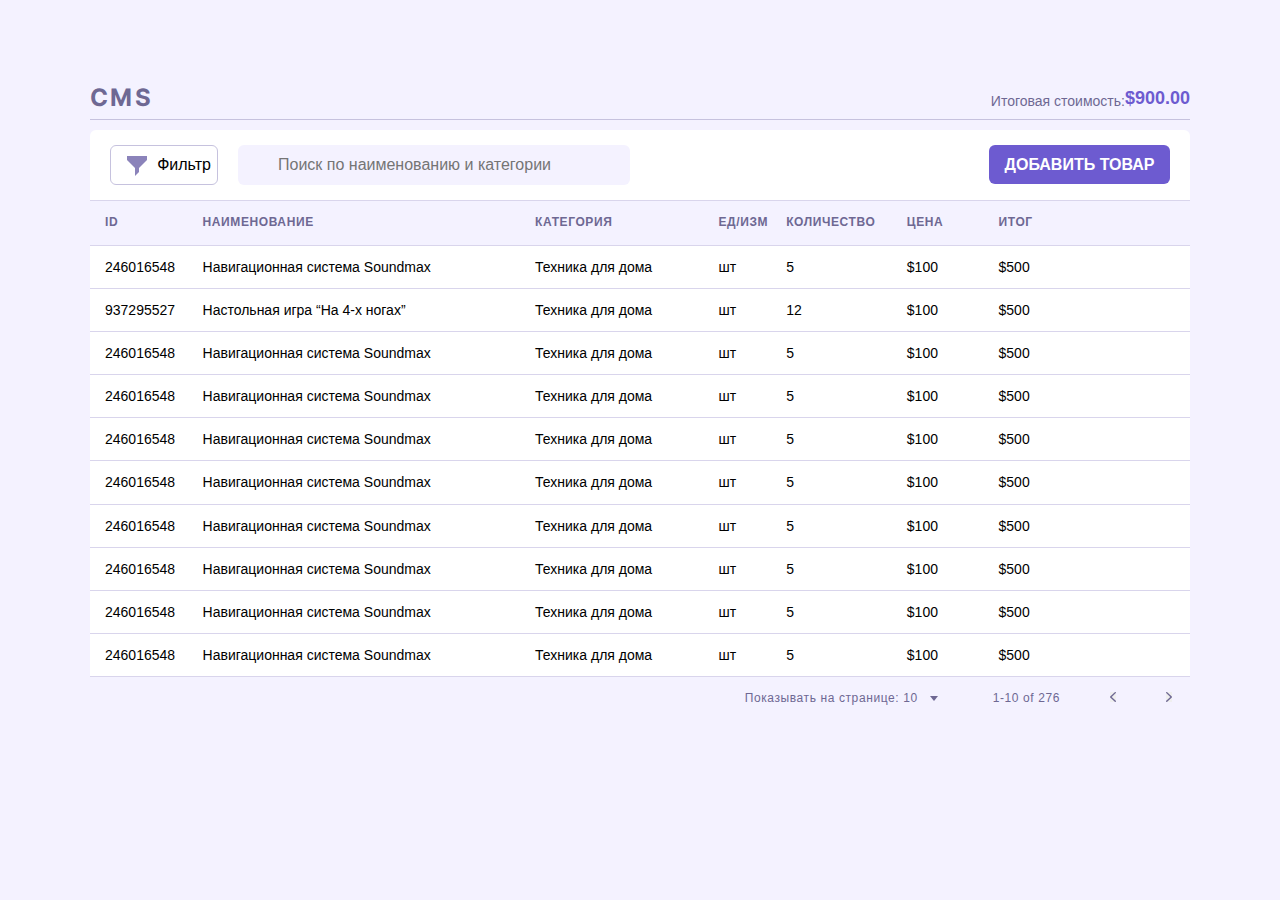
==== table.html @ a65a22db "22.11.2023_00.14" ====
<!DOCTYPE html>
<html lang="ru">
<head>
	<link rel="shortcut icon" href="/img/favicon/NicePng_lul-emote-png_1455614.png" type="image/png">
  <title>CMS</title>
  <link rel="stylesheet" href="/css/index.css">
</head>
<body>
	<main class="main">
		<div class="container-table">
			<section class="header-table">
				<h1 class="header-table-h1">CMS</h1>
				<div class="header-table-price">
					<p class="header-table-price-cost">Итоговая стоимость: </p>
					<div class="header-table-price-total-cost-div">
						<p class="yheader-table-price-total-cost-calculation"> $900.00</p>
					</div>
				</div>
				<div class="header-table-line"></div>
			</section>
		</div>
		<div class="table-upper">
			<div class="table-upper-header">
				<div class="table-upper-header-div">
					<button class="table-upper-header-button">
						<span class="table-upper-header-button-span">Фильтр</span>
					</button>
					<input type="search" class="table-upper-header-input-search" placeholder="Поиск по наименованию и категории">
				</div>
				<button class="table-upper-button-add">Добавить товар</button>
			</div>
			<div class="container-table">
			<table class="table">
				<thead class=table-thead">
					<tr class="table-thead-tr-head">
						<th scope="col" class="table-thead-tr-head-headline headline-1">ID</th>
						<th scope="col" class="table-thead-tr-head-headline headline-2">Наименование</th>
						<th scope="col" class="table-thead-tr-head-headline headline-3">Категория</th>
						<th scope="col" class="table-thead-tr-head-headline headline-4">ед/изм</th>
						<th scope="col" class="table-thead-tr-head-headline headline-5">количество</th>
						<th scope="col" class="table-thead-tr-head-headline headline-6">цена</th>
						<th scope="col" class="table-thead-tr-head-headline headline-7">ИТОГ</th>
						<th scope="col" class="table-thead-tr-head-headline headline-8"><span class="headline-8-span">icon</span></th>
					</tr>
				</thead>
				<tbody class="table-tbody">
					<tr class="table-tbody-tr tr1">
						<td class="table-tbody-tr-td-1 td">246016548</td>
						<td class="table-tbody-tr-td-1 td">Навигационная система Soundmax</td>
						<td class="table-tbody-tr-td-1 td">Техника для дома</td>
						<td class="table-tbody-tr-td-1 td">шт</td>
						<td class="table-tbody-tr-td-1 td">5</td>
						<td class="table-tbody-tr-td-1 td">$100</td>
						<td class="table-tbody-tr-td-1 td">$500</td>
						<td class="table-tbody-tr-td-1 td"></td>
					</tr>
					<tr class="table-tbody-tr tr2">
						<td class="table-tbody-tr-td-2 td">937295527</td>
						<td class="table-tbody-tr-td-2 td">Настольная игра “На 4-х ногах”</td>
						<td class="table-tbody-tr-td-2 td">Техника для дома</td>
						<td class="table-tbody-tr-td-2 td">шт</td>
						<td class="table-tbody-tr-td-2 td">12</td>
						<td class="table-tbody-tr-td-2 td">$100</td>
						<td class="table-tbody-tr-td-2 td">$500</td>
						<td class="table-tbody-tr-td-2 td"></td>
					</tr>
					<tr class="table-tbody-tr tr3">
						<td class="table-tbody-tr-td-3 td">246016548</td>
						<td class="table-tbody-tr-td-3 td">Навигационная система Soundmax</td>
						<td class="table-tbody-tr-td-3 td">Техника для дома</td>
						<td class="table-tbody-tr-td-3 td">шт</td>
						<td class="table-tbody-tr-td-3 td">5</td>
						<td class="table-tbody-tr-td-3 td">$100</td>
						<td class="table-tbody-tr-td-3 td">$500</td>
						<td class="table-tbody-tr-td-3 td"></td>
					</tr>
					<tr class="table-tbody-tr tr4">
						<td class="table-tbody-tr-td-4 td">246016548</td>
						<td class="table-tbody-tr-td-4 td">Навигационная система Soundmax</td>
						<td class="table-tbody-tr-td-4 td">Техника для дома</td>
						<td class="table-tbody-tr-td-4 td">шт</td>
						<td class="table-tbody-tr-td-4 td">5</td>
						<td class="table-tbody-tr-td-4 td">$100</td>
						<td class="table-tbody-tr-td-4 td">$500</td>
						<td class="table-tbody-tr-td-4 td"></td>
					</tr>
					<tr class="table-tbody-tr tr5">
						<td class="table-tbody-tr-td-5 td">246016548</td>
						<td class="table-tbody-tr-td-5 td">Навигационная система Soundmax</td>
						<td class="table-tbody-tr-td-5 td">Техника для дома</td>
						<td class="table-tbody-tr-td-5 td">шт</td>
						<td class="table-tbody-tr-td-5 td">5</td>
						<td class="table-tbody-tr-td-5 td">$100</td>
						<td class="table-tbody-tr-td-5 td">$500</td>
						<td class="table-tbody-tr-td-5 td"></td>
					</tr>
					<tr class="table-tbody-tr tr6">
						<td class="table-tbody-tr-td-6 td">246016548</td>
						<td class="table-tbody-tr-td-6 td">Навигационная система Soundmax</td>
						<td class="table-tbody-tr-td-6 td">Техника для дома</td>
						<td class="table-tbody-tr-td-6 td">шт</td>
						<td class="table-tbody-tr-td-6 td">5</td>
						<td class="table-tbody-tr-td-6 td">$100</td>
						<td class="table-tbody-tr-td-6 td">$500</td>
						<td class="table-tbody-tr-td-6 td"></td>
					</tr>
					<tr class="table-tbody-tr tr7">
						<td class="table-tbody-tr-td-7 td">246016548</td>
						<td class="table-tbody-tr-td-7 td">Навигационная система Soundmax</td>
						<td class="table-tbody-tr-td-7 td">Техника для дома</td>
						<td class="table-tbody-tr-td-7 td">шт</td>
						<td class="table-tbody-tr-td-7 td">5</td>
						<td class="table-tbody-tr-td-7 td">$100</td>
						<td class="table-tbody-tr-td-7 td">$500</td>
						<td class="table-tbody-tr-td-7 td"></td>
					</tr>
					<tr class="table-tbody-tr tr8">
						<td class="table-tbody-tr-td-8 td">246016548</td>
						<td class="table-tbody-tr-td-8 td">Навигационная система Soundmax</td>
						<td class="table-tbody-tr-td-8 td">Техника для дома</td>
						<td class="table-tbody-tr-td-8 td">шт</td>
						<td class="table-tbody-tr-td-8 td">5</td>
						<td class="table-tbody-tr-td-8 td">$100</td>
						<td class="table-tbody-tr-td-8 td">$500</td>
						<td class="table-tbody-tr-td-8 td"></td>
					</tr>
					<tr class="table-tbody-tr tr9">
						<td class="table-tbody-tr-td-9 td">246016548</td>
						<td class="table-tbody-tr-td-9 td">Навигационная система Soundmax</td>
						<td class="table-tbody-tr-td-9 td">Техника для дома</td>
						<td class="table-tbody-tr-td-9 td">шт</td>
						<td class="table-tbody-tr-td-9 td">5</td>
						<td class="table-tbody-tr-td-9 td">$100</td>
						<td class="table-tbody-tr-td-9 td">$500</td>
						<td class="table-tbody-tr-td-9 td"></td>
					</tr>
					<tr class="table-tbody-tr tr10">
						<td class="table-tbody-tr-td-10 td">246016548</td>
						<td class="table-tbody-tr-td-10 td">Навигационная система Soundmax</td>
						<td class="table-tbody-tr-td-10 td">Техника для дома</td>
						<td class="table-tbody-tr-td-10 td">шт</td>
						<td class="table-tbody-tr-td-10 td">5</td>
						<td class="table-tbody-tr-td-10 td">$100</td>
						<td class="table-tbody-tr-td-10 td">$500</td>
						<td class="table-tbody-tr-td-10 td"></td>
					</tr>
				</tbody>	
			</table>
		</div>
		<div class="table-footer">
			<div class="table-footer-elements">
				<p class="table-footer-elements-text">Показывать на странице: 10<span class="table-footer-elements-text-span"></span></p>
			</div>
			<div class="table-footer-pages">
				<p class="table-footer-pages-text">1-10 of 276</p>
			</div>
			<div class="table-footer-pages">
				<button class="table-footer-pages-previously"></button>
				<button class="table-footer-pages-next"></button>
			</div>
		</div>
	</main>
</body>
</html>
---- css/index.css ----
@import url("/css/global_new.css");
@import url("/css/main.css");
@import url("/css/fonts.css");
@import url("/css/var.css");
@import url("/css/table.css");
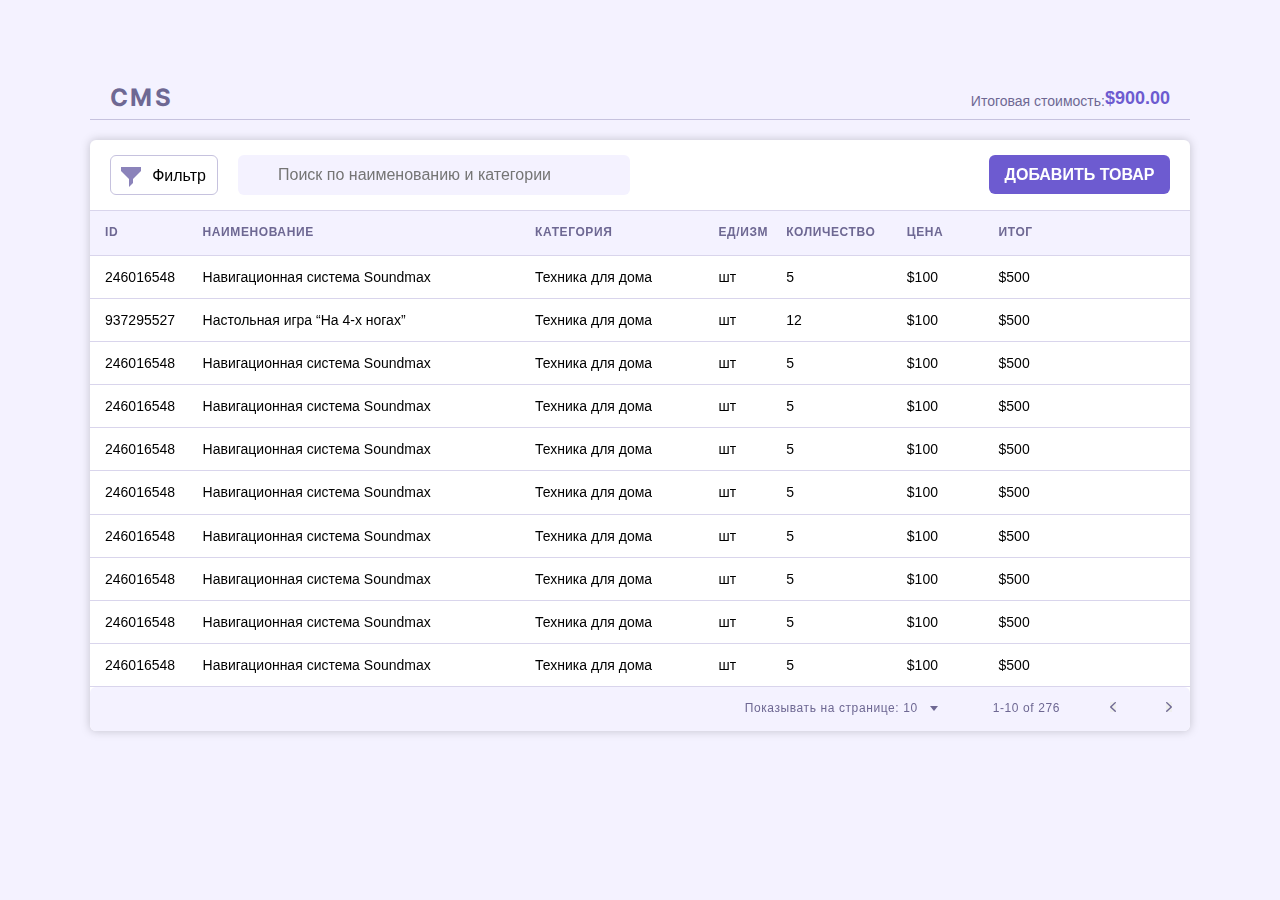
==== commit 2ed381b5: "23.11.2023_00.16" ====
--- a/table.html
+++ b/table.html
@@ -22,10 +22,12 @@
 		<div class="table-upper">
 			<div class="table-upper-header">
 				<div class="table-upper-header-div">
-					<button class="table-upper-header-button">
-						<span class="table-upper-header-button-span">Фильтр</span>
+					<button class="table-upper-header-button">Фильтр
+						<span class="table-upper-header-button-span"></span>
 					</button>
-					<input type="search" class="table-upper-header-input-search" placeholder="Поиск по наименованию и категории">
+          <div class="table-upper-header-input-div">
+            <input type="search" class="table-upper-header-input-div-search" placeholder="Поиск по наименованию и категории">
+          </div>
 				</div>
 				<button class="table-upper-button-add">Добавить товар</button>
 			</div>
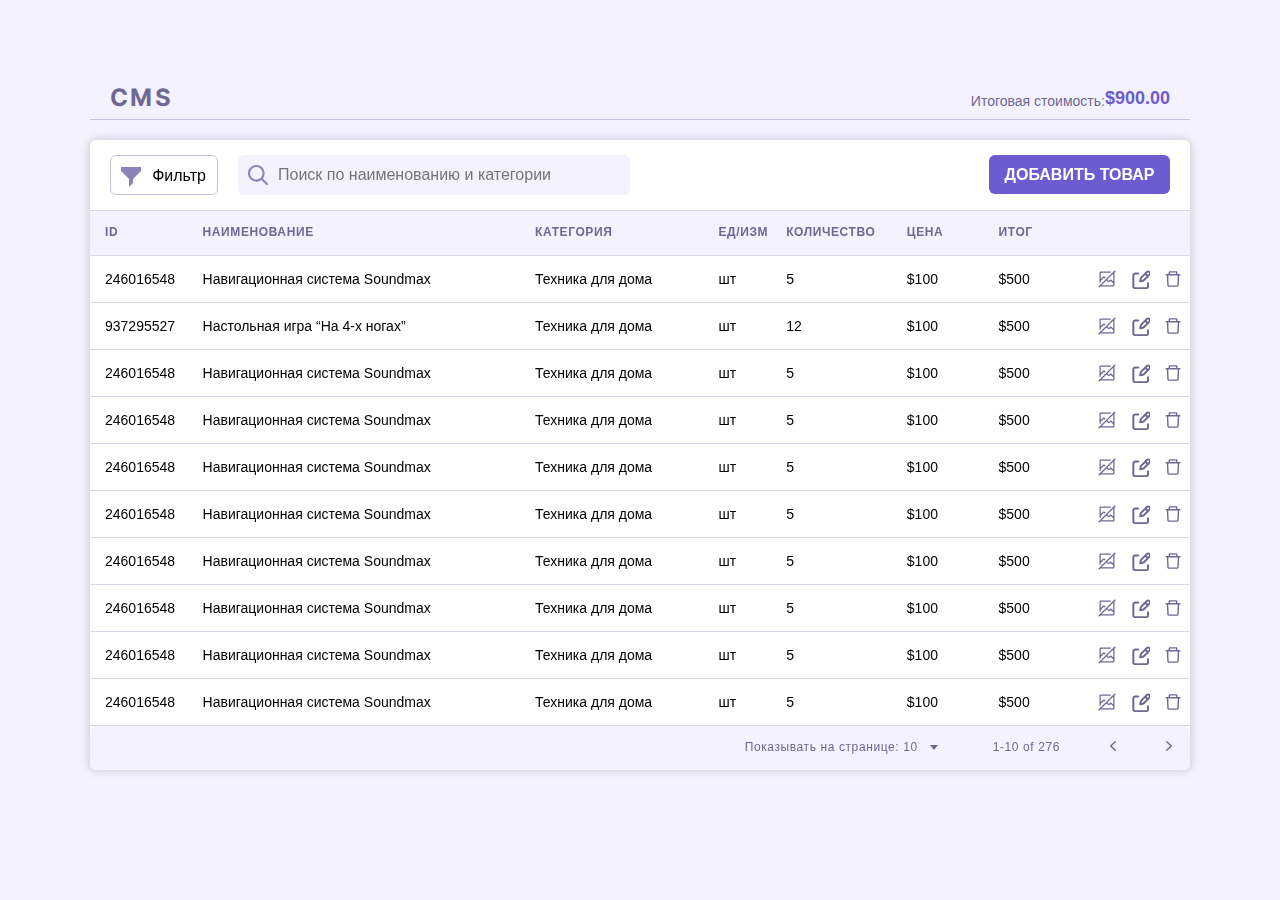
==== commit 5039dc92: "23.11.2023_23.10" ====
--- a/table.html
+++ b/table.html
@@ -42,7 +42,7 @@
 						<th scope="col" class="table-thead-tr-head-headline headline-5">количество</th>
 						<th scope="col" class="table-thead-tr-head-headline headline-6">цена</th>
 						<th scope="col" class="table-thead-tr-head-headline headline-7">ИТОГ</th>
-						<th scope="col" class="table-thead-tr-head-headline headline-8"><span class="headline-8-span">icon</span></th>
+						<th scope="col" class="table-thead-tr-head-headline headline-8"></th>
 					</tr>
 				</thead>
 				<tbody class="table-tbody">
@@ -54,7 +54,32 @@
 						<td class="table-tbody-tr-td-1 td">5</td>
 						<td class="table-tbody-tr-td-1 td">$100</td>
 						<td class="table-tbody-tr-td-1 td">$500</td>
-						<td class="table-tbody-tr-td-1 td"></td>
+						<td class="table-tbody-tr-td-1 td td-ico">
+              <button class="table-tbody-tr-td-1-button-1 button-1">
+                <svg class="button-1-svg" width="20" height="20" viewBox="0 0 20 20" fill="none" xmlns="http://www.w3.org/2000/svg">
+                <path d="M18.75 2.13375L17.8663 1.25L1.25 17.8663L2.13375 18.75L3.38375 17.5H16.25C16.5814 17.4995 16.899 17.3676 17.1333 17.1333C17.3676 16.899 17.4995 16.5814 17.5 16.25V3.38375L18.75 2.13375ZM16.25 16.25H4.63375L9.50437 11.3794L10.9913 12.8663C11.2257 13.1006 11.5435 13.2322 11.875 13.2322C12.2065 13.2322 12.5243 13.1006 12.7587 12.8663L13.75 11.875L16.25 14.3731V16.25ZM16.25 12.605L14.6337 10.9888C14.3993 10.7544 14.0815 10.6228 13.75 10.6228C13.4185 10.6228 13.1007 10.7544 12.8663 10.9888L11.875 11.98L10.3894 10.4944L16.25 4.63375V12.605Z" fill="#6E6893"/>
+                <path d="M3.75 13.75V11.875L6.875 8.75187L7.73313 9.61062L8.61812 8.72563L7.75875 7.86625C7.52434 7.63191 7.20646 7.50027 6.875 7.50027C6.54354 7.50027 6.22566 7.63191 5.99125 7.86625L3.75 10.1075V3.75H13.75V2.5H3.75C3.41858 2.50033 3.10083 2.63213 2.86648 2.86648C2.63213 3.10083 2.50033 3.41858 2.5 3.75V13.75H3.75Z" fill="#6E6893"/>
+                </svg>
+                </button>
+              <button class="table-tbody-tr-td-1-button-2 button-2">
+                <svg width="20" height="20" viewBox="0 0 20 20" fill="none" xmlns="http://www.w3.org/2000/svg">
+                <g clip-path="url(#clip0_218_14)">
+                <path d="M15.5629 4.86078L17.6394 6.93629L15.5629 4.86078ZM16.8982 3.03233L11.2834 8.64709C10.9933 8.9368 10.7955 9.3059 10.7148 9.70789L10.1962 12.304L12.7923 11.7844C13.1942 11.704 13.5629 11.5069 13.8531 11.2167L19.4678 5.60196C19.6366 5.43324 19.7704 5.23293 19.8617 5.01248C19.953 4.79203 20 4.55576 20 4.31714C20 4.07853 19.953 3.84225 19.8617 3.6218C19.7704 3.40136 19.6366 3.20105 19.4678 3.03233C19.2991 2.8636 19.0988 2.72976 18.8784 2.63845C18.6579 2.54714 18.4216 2.50014 18.183 2.50014C17.9444 2.50014 17.7081 2.54714 17.4877 2.63845C17.2672 2.72976 17.0669 2.8636 16.8982 3.03233V3.03233Z" stroke="#6E6893" stroke-width="2" stroke-linecap="round" stroke-linejoin="round"/>
+                <path d="M18.0394 14.2648V17.206C18.0394 17.726 17.8328 18.2248 17.4651 18.5925C17.0973 18.9602 16.5986 19.1668 16.0786 19.1668H5.29415C4.77411 19.1668 4.27537 18.9602 3.90765 18.5925C3.53993 18.2248 3.33334 17.726 3.33334 17.206V6.42157C3.33334 5.90154 3.53993 5.4028 3.90765 5.03508C4.27537 4.66735 4.77411 4.46077 5.29415 4.46077H8.23535" stroke="#6E6893" stroke-width="2" stroke-linecap="round" stroke-linejoin="round"/>
+                </g>
+                <defs>
+                <clipPath id="clip0_218_14">
+                <rect width="20" height="20" fill="white"/>
+                </clipPath>
+                </defs>
+                </svg>
+                </button>
+              <button class="table-tbody-tr-td-1-button-3 button-3">
+                <svg width="20" height="20" viewBox="0 0 20 20" fill="none" xmlns="http://www.w3.org/2000/svg">
+                <path d="M7.03125 3.59375H6.875C6.96094 3.59375 7.03125 3.52344 7.03125 3.4375V3.59375H12.9688V3.4375C12.9688 3.52344 13.0391 3.59375 13.125 3.59375H12.9688V5H14.375V3.4375C14.375 2.74805 13.8145 2.1875 13.125 2.1875H6.875C6.18555 2.1875 5.625 2.74805 5.625 3.4375V5H7.03125V3.59375ZM16.875 5H3.125C2.7793 5 2.5 5.2793 2.5 5.625V6.25C2.5 6.33594 2.57031 6.40625 2.65625 6.40625H3.83594L4.31836 16.6211C4.34961 17.2871 4.90039 17.8125 5.56641 17.8125H14.4336C15.1016 17.8125 15.6504 17.2891 15.6816 16.6211L16.1641 6.40625H17.3438C17.4297 6.40625 17.5 6.33594 17.5 6.25V5.625C17.5 5.2793 17.2207 5 16.875 5ZM14.2832 16.4062H5.7168L5.24414 6.40625H14.7559L14.2832 16.4062Z" fill="#6E6893"/>
+                </svg>
+                </button>
+            </td>
 					</tr>
 					<tr class="table-tbody-tr tr2">
 						<td class="table-tbody-tr-td-2 td">937295527</td>
@@ -64,7 +89,32 @@
 						<td class="table-tbody-tr-td-2 td">12</td>
 						<td class="table-tbody-tr-td-2 td">$100</td>
 						<td class="table-tbody-tr-td-2 td">$500</td>
-						<td class="table-tbody-tr-td-2 td"></td>
+						<td class="table-tbody-tr-td-2 td td-ico">
+              <button class="table-tbody-tr-td-2-button-1 button-1">
+                <svg class="button-1-svg" width="20" height="20" viewBox="0 0 20 20" fill="none" xmlns="http://www.w3.org/2000/svg">
+                  <path d="M18.75 2.13375L17.8663 1.25L1.25 17.8663L2.13375 18.75L3.38375 17.5H16.25C16.5814 17.4995 16.899 17.3676 17.1333 17.1333C17.3676 16.899 17.4995 16.5814 17.5 16.25V3.38375L18.75 2.13375ZM16.25 16.25H4.63375L9.50437 11.3794L10.9913 12.8663C11.2257 13.1006 11.5435 13.2322 11.875 13.2322C12.2065 13.2322 12.5243 13.1006 12.7587 12.8663L13.75 11.875L16.25 14.3731V16.25ZM16.25 12.605L14.6337 10.9888C14.3993 10.7544 14.0815 10.6228 13.75 10.6228C13.4185 10.6228 13.1007 10.7544 12.8663 10.9888L11.875 11.98L10.3894 10.4944L16.25 4.63375V12.605Z" fill="#6E6893"/>
+                  <path d="M3.75 13.75V11.875L6.875 8.75187L7.73313 9.61062L8.61812 8.72563L7.75875 7.86625C7.52434 7.63191 7.20646 7.50027 6.875 7.50027C6.54354 7.50027 6.22566 7.63191 5.99125 7.86625L3.75 10.1075V3.75H13.75V2.5H3.75C3.41858 2.50033 3.10083 2.63213 2.86648 2.86648C2.63213 3.10083 2.50033 3.41858 2.5 3.75V13.75H3.75Z" fill="#6E6893"/>
+                  </svg>
+              </button>
+              <button class="table-tbody-tr-td-2-button-2 button-2">
+                <svg width="20" height="20" viewBox="0 0 20 20" fill="none" xmlns="http://www.w3.org/2000/svg">
+                  <g clip-path="url(#clip0_218_14)">
+                  <path d="M15.5629 4.86078L17.6394 6.93629L15.5629 4.86078ZM16.8982 3.03233L11.2834 8.64709C10.9933 8.9368 10.7955 9.3059 10.7148 9.70789L10.1962 12.304L12.7923 11.7844C13.1942 11.704 13.5629 11.5069 13.8531 11.2167L19.4678 5.60196C19.6366 5.43324 19.7704 5.23293 19.8617 5.01248C19.953 4.79203 20 4.55576 20 4.31714C20 4.07853 19.953 3.84225 19.8617 3.6218C19.7704 3.40136 19.6366 3.20105 19.4678 3.03233C19.2991 2.8636 19.0988 2.72976 18.8784 2.63845C18.6579 2.54714 18.4216 2.50014 18.183 2.50014C17.9444 2.50014 17.7081 2.54714 17.4877 2.63845C17.2672 2.72976 17.0669 2.8636 16.8982 3.03233V3.03233Z" stroke="#6E6893" stroke-width="2" stroke-linecap="round" stroke-linejoin="round"/>
+                  <path d="M18.0394 14.2648V17.206C18.0394 17.726 17.8328 18.2248 17.4651 18.5925C17.0973 18.9602 16.5986 19.1668 16.0786 19.1668H5.29415C4.77411 19.1668 4.27537 18.9602 3.90765 18.5925C3.53993 18.2248 3.33334 17.726 3.33334 17.206V6.42157C3.33334 5.90154 3.53993 5.4028 3.90765 5.03508C4.27537 4.66735 4.77411 4.46077 5.29415 4.46077H8.23535" stroke="#6E6893" stroke-width="2" stroke-linecap="round" stroke-linejoin="round"/>
+                  </g>
+                  <defs>
+                  <clipPath id="clip0_218_14">
+                  <rect width="20" height="20" fill="white"/>
+                  </clipPath>
+                  </defs>
+                  </svg>
+              </button>
+              <button class="table-tbody-tr-td-2-button-3 button-3">
+                <svg width="20" height="20" viewBox="0 0 20 20" fill="none" xmlns="http://www.w3.org/2000/svg">
+                  <path d="M7.03125 3.59375H6.875C6.96094 3.59375 7.03125 3.52344 7.03125 3.4375V3.59375H12.9688V3.4375C12.9688 3.52344 13.0391 3.59375 13.125 3.59375H12.9688V5H14.375V3.4375C14.375 2.74805 13.8145 2.1875 13.125 2.1875H6.875C6.18555 2.1875 5.625 2.74805 5.625 3.4375V5H7.03125V3.59375ZM16.875 5H3.125C2.7793 5 2.5 5.2793 2.5 5.625V6.25C2.5 6.33594 2.57031 6.40625 2.65625 6.40625H3.83594L4.31836 16.6211C4.34961 17.2871 4.90039 17.8125 5.56641 17.8125H14.4336C15.1016 17.8125 15.6504 17.2891 15.6816 16.6211L16.1641 6.40625H17.3438C17.4297 6.40625 17.5 6.33594 17.5 6.25V5.625C17.5 5.2793 17.2207 5 16.875 5ZM14.2832 16.4062H5.7168L5.24414 6.40625H14.7559L14.2832 16.4062Z" fill="#6E6893"/>
+                  </svg>
+              </button>
+            </td>
 					</tr>
 					<tr class="table-tbody-tr tr3">
 						<td class="table-tbody-tr-td-3 td">246016548</td>
@@ -74,7 +124,32 @@
 						<td class="table-tbody-tr-td-3 td">5</td>
 						<td class="table-tbody-tr-td-3 td">$100</td>
 						<td class="table-tbody-tr-td-3 td">$500</td>
-						<td class="table-tbody-tr-td-3 td"></td>
+						<td class="table-tbody-tr-td-3 td td-ico">
+              <button class="table-tbody-tr-td-3-button-1 button-1">
+                <svg class="button-1-svg" width="20" height="20" viewBox="0 0 20 20" fill="none" xmlns="http://www.w3.org/2000/svg">
+                  <path d="M18.75 2.13375L17.8663 1.25L1.25 17.8663L2.13375 18.75L3.38375 17.5H16.25C16.5814 17.4995 16.899 17.3676 17.1333 17.1333C17.3676 16.899 17.4995 16.5814 17.5 16.25V3.38375L18.75 2.13375ZM16.25 16.25H4.63375L9.50437 11.3794L10.9913 12.8663C11.2257 13.1006 11.5435 13.2322 11.875 13.2322C12.2065 13.2322 12.5243 13.1006 12.7587 12.8663L13.75 11.875L16.25 14.3731V16.25ZM16.25 12.605L14.6337 10.9888C14.3993 10.7544 14.0815 10.6228 13.75 10.6228C13.4185 10.6228 13.1007 10.7544 12.8663 10.9888L11.875 11.98L10.3894 10.4944L16.25 4.63375V12.605Z" fill="#6E6893"/>
+                  <path d="M3.75 13.75V11.875L6.875 8.75187L7.73313 9.61062L8.61812 8.72563L7.75875 7.86625C7.52434 7.63191 7.20646 7.50027 6.875 7.50027C6.54354 7.50027 6.22566 7.63191 5.99125 7.86625L3.75 10.1075V3.75H13.75V2.5H3.75C3.41858 2.50033 3.10083 2.63213 2.86648 2.86648C2.63213 3.10083 2.50033 3.41858 2.5 3.75V13.75H3.75Z" fill="#6E6893"/>
+                  </svg>
+              </button>
+              <button class="table-tbody-tr-td-3-button-2 button-2">
+                <svg width="20" height="20" viewBox="0 0 20 20" fill="none" xmlns="http://www.w3.org/2000/svg">
+                  <g clip-path="url(#clip0_218_14)">
+                  <path d="M15.5629 4.86078L17.6394 6.93629L15.5629 4.86078ZM16.8982 3.03233L11.2834 8.64709C10.9933 8.9368 10.7955 9.3059 10.7148 9.70789L10.1962 12.304L12.7923 11.7844C13.1942 11.704 13.5629 11.5069 13.8531 11.2167L19.4678 5.60196C19.6366 5.43324 19.7704 5.23293 19.8617 5.01248C19.953 4.79203 20 4.55576 20 4.31714C20 4.07853 19.953 3.84225 19.8617 3.6218C19.7704 3.40136 19.6366 3.20105 19.4678 3.03233C19.2991 2.8636 19.0988 2.72976 18.8784 2.63845C18.6579 2.54714 18.4216 2.50014 18.183 2.50014C17.9444 2.50014 17.7081 2.54714 17.4877 2.63845C17.2672 2.72976 17.0669 2.8636 16.8982 3.03233V3.03233Z" stroke="#6E6893" stroke-width="2" stroke-linecap="round" stroke-linejoin="round"/>
+                  <path d="M18.0394 14.2648V17.206C18.0394 17.726 17.8328 18.2248 17.4651 18.5925C17.0973 18.9602 16.5986 19.1668 16.0786 19.1668H5.29415C4.77411 19.1668 4.27537 18.9602 3.90765 18.5925C3.53993 18.2248 3.33334 17.726 3.33334 17.206V6.42157C3.33334 5.90154 3.53993 5.4028 3.90765 5.03508C4.27537 4.66735 4.77411 4.46077 5.29415 4.46077H8.23535" stroke="#6E6893" stroke-width="2" stroke-linecap="round" stroke-linejoin="round"/>
+                  </g>
+                  <defs>
+                  <clipPath id="clip0_218_14">
+                  <rect width="20" height="20" fill="white"/>
+                  </clipPath>
+                  </defs>
+                  </svg>
+              </button>
+              <button class="table-tbody-tr-td-3-button-3 button-3">
+                <svg width="20" height="20" viewBox="0 0 20 20" fill="none" xmlns="http://www.w3.org/2000/svg">
+                  <path d="M7.03125 3.59375H6.875C6.96094 3.59375 7.03125 3.52344 7.03125 3.4375V3.59375H12.9688V3.4375C12.9688 3.52344 13.0391 3.59375 13.125 3.59375H12.9688V5H14.375V3.4375C14.375 2.74805 13.8145 2.1875 13.125 2.1875H6.875C6.18555 2.1875 5.625 2.74805 5.625 3.4375V5H7.03125V3.59375ZM16.875 5H3.125C2.7793 5 2.5 5.2793 2.5 5.625V6.25C2.5 6.33594 2.57031 6.40625 2.65625 6.40625H3.83594L4.31836 16.6211C4.34961 17.2871 4.90039 17.8125 5.56641 17.8125H14.4336C15.1016 17.8125 15.6504 17.2891 15.6816 16.6211L16.1641 6.40625H17.3438C17.4297 6.40625 17.5 6.33594 17.5 6.25V5.625C17.5 5.2793 17.2207 5 16.875 5ZM14.2832 16.4062H5.7168L5.24414 6.40625H14.7559L14.2832 16.4062Z" fill="#6E6893"/>
+                  </svg>
+              </button>
+            </td>
 					</tr>
 					<tr class="table-tbody-tr tr4">
 						<td class="table-tbody-tr-td-4 td">246016548</td>
@@ -84,7 +159,32 @@
 						<td class="table-tbody-tr-td-4 td">5</td>
 						<td class="table-tbody-tr-td-4 td">$100</td>
 						<td class="table-tbody-tr-td-4 td">$500</td>
-						<td class="table-tbody-tr-td-4 td"></td>
+						<td class="table-tbody-tr-td-4 td td-ico">
+              <button class="table-tbody-tr-td-4-button-1 button-1">
+                <svg class="button-1-svg" width="20" height="20" viewBox="0 0 20 20" fill="none" xmlns="http://www.w3.org/2000/svg">
+                  <path d="M18.75 2.13375L17.8663 1.25L1.25 17.8663L2.13375 18.75L3.38375 17.5H16.25C16.5814 17.4995 16.899 17.3676 17.1333 17.1333C17.3676 16.899 17.4995 16.5814 17.5 16.25V3.38375L18.75 2.13375ZM16.25 16.25H4.63375L9.50437 11.3794L10.9913 12.8663C11.2257 13.1006 11.5435 13.2322 11.875 13.2322C12.2065 13.2322 12.5243 13.1006 12.7587 12.8663L13.75 11.875L16.25 14.3731V16.25ZM16.25 12.605L14.6337 10.9888C14.3993 10.7544 14.0815 10.6228 13.75 10.6228C13.4185 10.6228 13.1007 10.7544 12.8663 10.9888L11.875 11.98L10.3894 10.4944L16.25 4.63375V12.605Z" fill="#6E6893"/>
+                  <path d="M3.75 13.75V11.875L6.875 8.75187L7.73313 9.61062L8.61812 8.72563L7.75875 7.86625C7.52434 7.63191 7.20646 7.50027 6.875 7.50027C6.54354 7.50027 6.22566 7.63191 5.99125 7.86625L3.75 10.1075V3.75H13.75V2.5H3.75C3.41858 2.50033 3.10083 2.63213 2.86648 2.86648C2.63213 3.10083 2.50033 3.41858 2.5 3.75V13.75H3.75Z" fill="#6E6893"/>
+                  </svg>
+              </button>
+              <button class="table-tbody-tr-td-4-button-2 button-2">
+                <svg width="20" height="20" viewBox="0 0 20 20" fill="none" xmlns="http://www.w3.org/2000/svg">
+                  <g clip-path="url(#clip0_218_14)">
+                  <path d="M15.5629 4.86078L17.6394 6.93629L15.5629 4.86078ZM16.8982 3.03233L11.2834 8.64709C10.9933 8.9368 10.7955 9.3059 10.7148 9.70789L10.1962 12.304L12.7923 11.7844C13.1942 11.704 13.5629 11.5069 13.8531 11.2167L19.4678 5.60196C19.6366 5.43324 19.7704 5.23293 19.8617 5.01248C19.953 4.79203 20 4.55576 20 4.31714C20 4.07853 19.953 3.84225 19.8617 3.6218C19.7704 3.40136 19.6366 3.20105 19.4678 3.03233C19.2991 2.8636 19.0988 2.72976 18.8784 2.63845C18.6579 2.54714 18.4216 2.50014 18.183 2.50014C17.9444 2.50014 17.7081 2.54714 17.4877 2.63845C17.2672 2.72976 17.0669 2.8636 16.8982 3.03233V3.03233Z" stroke="#6E6893" stroke-width="2" stroke-linecap="round" stroke-linejoin="round"/>
+                  <path d="M18.0394 14.2648V17.206C18.0394 17.726 17.8328 18.2248 17.4651 18.5925C17.0973 18.9602 16.5986 19.1668 16.0786 19.1668H5.29415C4.77411 19.1668 4.27537 18.9602 3.90765 18.5925C3.53993 18.2248 3.33334 17.726 3.33334 17.206V6.42157C3.33334 5.90154 3.53993 5.4028 3.90765 5.03508C4.27537 4.66735 4.77411 4.46077 5.29415 4.46077H8.23535" stroke="#6E6893" stroke-width="2" stroke-linecap="round" stroke-linejoin="round"/>
+                  </g>
+                  <defs>
+                  <clipPath id="clip0_218_14">
+                  <rect width="20" height="20" fill="white"/>
+                  </clipPath>
+                  </defs>
+                  </svg>
+              </button>
+              <button class="table-tbody-tr-td-4-button-3 button-3">
+                <svg width="20" height="20" viewBox="0 0 20 20" fill="none" xmlns="http://www.w3.org/2000/svg">
+                  <path d="M7.03125 3.59375H6.875C6.96094 3.59375 7.03125 3.52344 7.03125 3.4375V3.59375H12.9688V3.4375C12.9688 3.52344 13.0391 3.59375 13.125 3.59375H12.9688V5H14.375V3.4375C14.375 2.74805 13.8145 2.1875 13.125 2.1875H6.875C6.18555 2.1875 5.625 2.74805 5.625 3.4375V5H7.03125V3.59375ZM16.875 5H3.125C2.7793 5 2.5 5.2793 2.5 5.625V6.25C2.5 6.33594 2.57031 6.40625 2.65625 6.40625H3.83594L4.31836 16.6211C4.34961 17.2871 4.90039 17.8125 5.56641 17.8125H14.4336C15.1016 17.8125 15.6504 17.2891 15.6816 16.6211L16.1641 6.40625H17.3438C17.4297 6.40625 17.5 6.33594 17.5 6.25V5.625C17.5 5.2793 17.2207 5 16.875 5ZM14.2832 16.4062H5.7168L5.24414 6.40625H14.7559L14.2832 16.4062Z" fill="#6E6893"/>
+                  </svg>
+              </button>
+            </td>
 					</tr>
 					<tr class="table-tbody-tr tr5">
 						<td class="table-tbody-tr-td-5 td">246016548</td>
@@ -94,7 +194,32 @@
 						<td class="table-tbody-tr-td-5 td">5</td>
 						<td class="table-tbody-tr-td-5 td">$100</td>
 						<td class="table-tbody-tr-td-5 td">$500</td>
-						<td class="table-tbody-tr-td-5 td"></td>
+						<td class="table-tbody-tr-td-5 td td-ico">
+              <button class="table-tbody-tr-td-5-button-1 button-1">
+                <svg class="button-1-svg" width="20" height="20" viewBox="0 0 20 20" fill="none" xmlns="http://www.w3.org/2000/svg">
+                  <path d="M18.75 2.13375L17.8663 1.25L1.25 17.8663L2.13375 18.75L3.38375 17.5H16.25C16.5814 17.4995 16.899 17.3676 17.1333 17.1333C17.3676 16.899 17.4995 16.5814 17.5 16.25V3.38375L18.75 2.13375ZM16.25 16.25H4.63375L9.50437 11.3794L10.9913 12.8663C11.2257 13.1006 11.5435 13.2322 11.875 13.2322C12.2065 13.2322 12.5243 13.1006 12.7587 12.8663L13.75 11.875L16.25 14.3731V16.25ZM16.25 12.605L14.6337 10.9888C14.3993 10.7544 14.0815 10.6228 13.75 10.6228C13.4185 10.6228 13.1007 10.7544 12.8663 10.9888L11.875 11.98L10.3894 10.4944L16.25 4.63375V12.605Z" fill="#6E6893"/>
+                  <path d="M3.75 13.75V11.875L6.875 8.75187L7.73313 9.61062L8.61812 8.72563L7.75875 7.86625C7.52434 7.63191 7.20646 7.50027 6.875 7.50027C6.54354 7.50027 6.22566 7.63191 5.99125 7.86625L3.75 10.1075V3.75H13.75V2.5H3.75C3.41858 2.50033 3.10083 2.63213 2.86648 2.86648C2.63213 3.10083 2.50033 3.41858 2.5 3.75V13.75H3.75Z" fill="#6E6893"/>
+                  </svg>
+              </button>
+              <button class="table-tbody-tr-td-5-button-2 button-2">
+                <svg width="20" height="20" viewBox="0 0 20 20" fill="none" xmlns="http://www.w3.org/2000/svg">
+                  <g clip-path="url(#clip0_218_14)">
+                  <path d="M15.5629 4.86078L17.6394 6.93629L15.5629 4.86078ZM16.8982 3.03233L11.2834 8.64709C10.9933 8.9368 10.7955 9.3059 10.7148 9.70789L10.1962 12.304L12.7923 11.7844C13.1942 11.704 13.5629 11.5069 13.8531 11.2167L19.4678 5.60196C19.6366 5.43324 19.7704 5.23293 19.8617 5.01248C19.953 4.79203 20 4.55576 20 4.31714C20 4.07853 19.953 3.84225 19.8617 3.6218C19.7704 3.40136 19.6366 3.20105 19.4678 3.03233C19.2991 2.8636 19.0988 2.72976 18.8784 2.63845C18.6579 2.54714 18.4216 2.50014 18.183 2.50014C17.9444 2.50014 17.7081 2.54714 17.4877 2.63845C17.2672 2.72976 17.0669 2.8636 16.8982 3.03233V3.03233Z" stroke="#6E6893" stroke-width="2" stroke-linecap="round" stroke-linejoin="round"/>
+                  <path d="M18.0394 14.2648V17.206C18.0394 17.726 17.8328 18.2248 17.4651 18.5925C17.0973 18.9602 16.5986 19.1668 16.0786 19.1668H5.29415C4.77411 19.1668 4.27537 18.9602 3.90765 18.5925C3.53993 18.2248 3.33334 17.726 3.33334 17.206V6.42157C3.33334 5.90154 3.53993 5.4028 3.90765 5.03508C4.27537 4.66735 4.77411 4.46077 5.29415 4.46077H8.23535" stroke="#6E6893" stroke-width="2" stroke-linecap="round" stroke-linejoin="round"/>
+                  </g>
+                  <defs>
+                  <clipPath id="clip0_218_14">
+                  <rect width="20" height="20" fill="white"/>
+                  </clipPath>
+                  </defs>
+                  </svg>
+              </button>
+              <button class="table-tbody-tr-td-5-button-3 button-3">
+                <svg width="20" height="20" viewBox="0 0 20 20" fill="none" xmlns="http://www.w3.org/2000/svg">
+                  <path d="M7.03125 3.59375H6.875C6.96094 3.59375 7.03125 3.52344 7.03125 3.4375V3.59375H12.9688V3.4375C12.9688 3.52344 13.0391 3.59375 13.125 3.59375H12.9688V5H14.375V3.4375C14.375 2.74805 13.8145 2.1875 13.125 2.1875H6.875C6.18555 2.1875 5.625 2.74805 5.625 3.4375V5H7.03125V3.59375ZM16.875 5H3.125C2.7793 5 2.5 5.2793 2.5 5.625V6.25C2.5 6.33594 2.57031 6.40625 2.65625 6.40625H3.83594L4.31836 16.6211C4.34961 17.2871 4.90039 17.8125 5.56641 17.8125H14.4336C15.1016 17.8125 15.6504 17.2891 15.6816 16.6211L16.1641 6.40625H17.3438C17.4297 6.40625 17.5 6.33594 17.5 6.25V5.625C17.5 5.2793 17.2207 5 16.875 5ZM14.2832 16.4062H5.7168L5.24414 6.40625H14.7559L14.2832 16.4062Z" fill="#6E6893"/>
+                  </svg>
+              </button>
+            </td>
 					</tr>
 					<tr class="table-tbody-tr tr6">
 						<td class="table-tbody-tr-td-6 td">246016548</td>
@@ -104,7 +229,32 @@
 						<td class="table-tbody-tr-td-6 td">5</td>
 						<td class="table-tbody-tr-td-6 td">$100</td>
 						<td class="table-tbody-tr-td-6 td">$500</td>
-						<td class="table-tbody-tr-td-6 td"></td>
+						<td class="table-tbody-tr-td-6 td td-ico">
+              <button class="table-tbody-tr-td-6-button-1 button-1">
+                <svg class="button-1-svg" width="20" height="20" viewBox="0 0 20 20" fill="none" xmlns="http://www.w3.org/2000/svg">
+                  <path d="M18.75 2.13375L17.8663 1.25L1.25 17.8663L2.13375 18.75L3.38375 17.5H16.25C16.5814 17.4995 16.899 17.3676 17.1333 17.1333C17.3676 16.899 17.4995 16.5814 17.5 16.25V3.38375L18.75 2.13375ZM16.25 16.25H4.63375L9.50437 11.3794L10.9913 12.8663C11.2257 13.1006 11.5435 13.2322 11.875 13.2322C12.2065 13.2322 12.5243 13.1006 12.7587 12.8663L13.75 11.875L16.25 14.3731V16.25ZM16.25 12.605L14.6337 10.9888C14.3993 10.7544 14.0815 10.6228 13.75 10.6228C13.4185 10.6228 13.1007 10.7544 12.8663 10.9888L11.875 11.98L10.3894 10.4944L16.25 4.63375V12.605Z" fill="#6E6893"/>
+                  <path d="M3.75 13.75V11.875L6.875 8.75187L7.73313 9.61062L8.61812 8.72563L7.75875 7.86625C7.52434 7.63191 7.20646 7.50027 6.875 7.50027C6.54354 7.50027 6.22566 7.63191 5.99125 7.86625L3.75 10.1075V3.75H13.75V2.5H3.75C3.41858 2.50033 3.10083 2.63213 2.86648 2.86648C2.63213 3.10083 2.50033 3.41858 2.5 3.75V13.75H3.75Z" fill="#6E6893"/>
+                  </svg>
+              </button>
+              <button class="table-tbody-tr-td-6-button-2 button-2">
+                <svg width="20" height="20" viewBox="0 0 20 20" fill="none" xmlns="http://www.w3.org/2000/svg">
+                  <g clip-path="url(#clip0_218_14)">
+                  <path d="M15.5629 4.86078L17.6394 6.93629L15.5629 4.86078ZM16.8982 3.03233L11.2834 8.64709C10.9933 8.9368 10.7955 9.3059 10.7148 9.70789L10.1962 12.304L12.7923 11.7844C13.1942 11.704 13.5629 11.5069 13.8531 11.2167L19.4678 5.60196C19.6366 5.43324 19.7704 5.23293 19.8617 5.01248C19.953 4.79203 20 4.55576 20 4.31714C20 4.07853 19.953 3.84225 19.8617 3.6218C19.7704 3.40136 19.6366 3.20105 19.4678 3.03233C19.2991 2.8636 19.0988 2.72976 18.8784 2.63845C18.6579 2.54714 18.4216 2.50014 18.183 2.50014C17.9444 2.50014 17.7081 2.54714 17.4877 2.63845C17.2672 2.72976 17.0669 2.8636 16.8982 3.03233V3.03233Z" stroke="#6E6893" stroke-width="2" stroke-linecap="round" stroke-linejoin="round"/>
+                  <path d="M18.0394 14.2648V17.206C18.0394 17.726 17.8328 18.2248 17.4651 18.5925C17.0973 18.9602 16.5986 19.1668 16.0786 19.1668H5.29415C4.77411 19.1668 4.27537 18.9602 3.90765 18.5925C3.53993 18.2248 3.33334 17.726 3.33334 17.206V6.42157C3.33334 5.90154 3.53993 5.4028 3.90765 5.03508C4.27537 4.66735 4.77411 4.46077 5.29415 4.46077H8.23535" stroke="#6E6893" stroke-width="2" stroke-linecap="round" stroke-linejoin="round"/>
+                  </g>
+                  <defs>
+                  <clipPath id="clip0_218_14">
+                  <rect width="20" height="20" fill="white"/>
+                  </clipPath>
+                  </defs>
+                  </svg>
+              </button>
+              <button class="table-tbody-tr-td-6-button-3 button-3">
+                <svg width="20" height="20" viewBox="0 0 20 20" fill="none" xmlns="http://www.w3.org/2000/svg">
+                  <path d="M7.03125 3.59375H6.875C6.96094 3.59375 7.03125 3.52344 7.03125 3.4375V3.59375H12.9688V3.4375C12.9688 3.52344 13.0391 3.59375 13.125 3.59375H12.9688V5H14.375V3.4375C14.375 2.74805 13.8145 2.1875 13.125 2.1875H6.875C6.18555 2.1875 5.625 2.74805 5.625 3.4375V5H7.03125V3.59375ZM16.875 5H3.125C2.7793 5 2.5 5.2793 2.5 5.625V6.25C2.5 6.33594 2.57031 6.40625 2.65625 6.40625H3.83594L4.31836 16.6211C4.34961 17.2871 4.90039 17.8125 5.56641 17.8125H14.4336C15.1016 17.8125 15.6504 17.2891 15.6816 16.6211L16.1641 6.40625H17.3438C17.4297 6.40625 17.5 6.33594 17.5 6.25V5.625C17.5 5.2793 17.2207 5 16.875 5ZM14.2832 16.4062H5.7168L5.24414 6.40625H14.7559L14.2832 16.4062Z" fill="#6E6893"/>
+                  </svg>
+              </button>
+            </td>
 					</tr>
 					<tr class="table-tbody-tr tr7">
 						<td class="table-tbody-tr-td-7 td">246016548</td>
@@ -114,7 +264,32 @@
 						<td class="table-tbody-tr-td-7 td">5</td>
 						<td class="table-tbody-tr-td-7 td">$100</td>
 						<td class="table-tbody-tr-td-7 td">$500</td>
-						<td class="table-tbody-tr-td-7 td"></td>
+						<td class="table-tbody-tr-td-7 td td-ico">
+              <button class="table-tbody-tr-td-7-button-1 button-1">
+                <svg class="button-1-svg" width="20" height="20" viewBox="0 0 20 20" fill="none" xmlns="http://www.w3.org/2000/svg">
+                  <path d="M18.75 2.13375L17.8663 1.25L1.25 17.8663L2.13375 18.75L3.38375 17.5H16.25C16.5814 17.4995 16.899 17.3676 17.1333 17.1333C17.3676 16.899 17.4995 16.5814 17.5 16.25V3.38375L18.75 2.13375ZM16.25 16.25H4.63375L9.50437 11.3794L10.9913 12.8663C11.2257 13.1006 11.5435 13.2322 11.875 13.2322C12.2065 13.2322 12.5243 13.1006 12.7587 12.8663L13.75 11.875L16.25 14.3731V16.25ZM16.25 12.605L14.6337 10.9888C14.3993 10.7544 14.0815 10.6228 13.75 10.6228C13.4185 10.6228 13.1007 10.7544 12.8663 10.9888L11.875 11.98L10.3894 10.4944L16.25 4.63375V12.605Z" fill="#6E6893"/>
+                  <path d="M3.75 13.75V11.875L6.875 8.75187L7.73313 9.61062L8.61812 8.72563L7.75875 7.86625C7.52434 7.63191 7.20646 7.50027 6.875 7.50027C6.54354 7.50027 6.22566 7.63191 5.99125 7.86625L3.75 10.1075V3.75H13.75V2.5H3.75C3.41858 2.50033 3.10083 2.63213 2.86648 2.86648C2.63213 3.10083 2.50033 3.41858 2.5 3.75V13.75H3.75Z" fill="#6E6893"/>
+                  </svg>
+              </button>
+              <button class="table-tbody-tr-td-7-button-2 button-2">
+                <svg width="20" height="20" viewBox="0 0 20 20" fill="none" xmlns="http://www.w3.org/2000/svg">
+                  <g clip-path="url(#clip0_218_14)">
+                  <path d="M15.5629 4.86078L17.6394 6.93629L15.5629 4.86078ZM16.8982 3.03233L11.2834 8.64709C10.9933 8.9368 10.7955 9.3059 10.7148 9.70789L10.1962 12.304L12.7923 11.7844C13.1942 11.704 13.5629 11.5069 13.8531 11.2167L19.4678 5.60196C19.6366 5.43324 19.7704 5.23293 19.8617 5.01248C19.953 4.79203 20 4.55576 20 4.31714C20 4.07853 19.953 3.84225 19.8617 3.6218C19.7704 3.40136 19.6366 3.20105 19.4678 3.03233C19.2991 2.8636 19.0988 2.72976 18.8784 2.63845C18.6579 2.54714 18.4216 2.50014 18.183 2.50014C17.9444 2.50014 17.7081 2.54714 17.4877 2.63845C17.2672 2.72976 17.0669 2.8636 16.8982 3.03233V3.03233Z" stroke="#6E6893" stroke-width="2" stroke-linecap="round" stroke-linejoin="round"/>
+                  <path d="M18.0394 14.2648V17.206C18.0394 17.726 17.8328 18.2248 17.4651 18.5925C17.0973 18.9602 16.5986 19.1668 16.0786 19.1668H5.29415C4.77411 19.1668 4.27537 18.9602 3.90765 18.5925C3.53993 18.2248 3.33334 17.726 3.33334 17.206V6.42157C3.33334 5.90154 3.53993 5.4028 3.90765 5.03508C4.27537 4.66735 4.77411 4.46077 5.29415 4.46077H8.23535" stroke="#6E6893" stroke-width="2" stroke-linecap="round" stroke-linejoin="round"/>
+                  </g>
+                  <defs>
+                  <clipPath id="clip0_218_14">
+                  <rect width="20" height="20" fill="white"/>
+                  </clipPath>
+                  </defs>
+                  </svg>
+              </button>
+              <button class="table-tbody-tr-td-7-button-3 button-3">
+                <svg width="20" height="20" viewBox="0 0 20 20" fill="none" xmlns="http://www.w3.org/2000/svg">
+                  <path d="M7.03125 3.59375H6.875C6.96094 3.59375 7.03125 3.52344 7.03125 3.4375V3.59375H12.9688V3.4375C12.9688 3.52344 13.0391 3.59375 13.125 3.59375H12.9688V5H14.375V3.4375C14.375 2.74805 13.8145 2.1875 13.125 2.1875H6.875C6.18555 2.1875 5.625 2.74805 5.625 3.4375V5H7.03125V3.59375ZM16.875 5H3.125C2.7793 5 2.5 5.2793 2.5 5.625V6.25C2.5 6.33594 2.57031 6.40625 2.65625 6.40625H3.83594L4.31836 16.6211C4.34961 17.2871 4.90039 17.8125 5.56641 17.8125H14.4336C15.1016 17.8125 15.6504 17.2891 15.6816 16.6211L16.1641 6.40625H17.3438C17.4297 6.40625 17.5 6.33594 17.5 6.25V5.625C17.5 5.2793 17.2207 5 16.875 5ZM14.2832 16.4062H5.7168L5.24414 6.40625H14.7559L14.2832 16.4062Z" fill="#6E6893"/>
+                  </svg>
+              </button>
+            </td>
 					</tr>
 					<tr class="table-tbody-tr tr8">
 						<td class="table-tbody-tr-td-8 td">246016548</td>
@@ -124,7 +299,32 @@
 						<td class="table-tbody-tr-td-8 td">5</td>
 						<td class="table-tbody-tr-td-8 td">$100</td>
 						<td class="table-tbody-tr-td-8 td">$500</td>
-						<td class="table-tbody-tr-td-8 td"></td>
+						<td class="table-tbody-tr-td-8 td td-ico">
+              <button class="table-tbody-tr-td-8-button-1 button-1">
+                <svg class="button-1-svg" width="20" height="20" viewBox="0 0 20 20" fill="none" xmlns="http://www.w3.org/2000/svg">
+                  <path d="M18.75 2.13375L17.8663 1.25L1.25 17.8663L2.13375 18.75L3.38375 17.5H16.25C16.5814 17.4995 16.899 17.3676 17.1333 17.1333C17.3676 16.899 17.4995 16.5814 17.5 16.25V3.38375L18.75 2.13375ZM16.25 16.25H4.63375L9.50437 11.3794L10.9913 12.8663C11.2257 13.1006 11.5435 13.2322 11.875 13.2322C12.2065 13.2322 12.5243 13.1006 12.7587 12.8663L13.75 11.875L16.25 14.3731V16.25ZM16.25 12.605L14.6337 10.9888C14.3993 10.7544 14.0815 10.6228 13.75 10.6228C13.4185 10.6228 13.1007 10.7544 12.8663 10.9888L11.875 11.98L10.3894 10.4944L16.25 4.63375V12.605Z" fill="#6E6893"/>
+                  <path d="M3.75 13.75V11.875L6.875 8.75187L7.73313 9.61062L8.61812 8.72563L7.75875 7.86625C7.52434 7.63191 7.20646 7.50027 6.875 7.50027C6.54354 7.50027 6.22566 7.63191 5.99125 7.86625L3.75 10.1075V3.75H13.75V2.5H3.75C3.41858 2.50033 3.10083 2.63213 2.86648 2.86648C2.63213 3.10083 2.50033 3.41858 2.5 3.75V13.75H3.75Z" fill="#6E6893"/>
+                  </svg>
+              </button>
+              <button class="table-tbody-tr-td-8-button-2 button-2">
+                <svg width="20" height="20" viewBox="0 0 20 20" fill="none" xmlns="http://www.w3.org/2000/svg">
+                  <g clip-path="url(#clip0_218_14)">
+                  <path d="M15.5629 4.86078L17.6394 6.93629L15.5629 4.86078ZM16.8982 3.03233L11.2834 8.64709C10.9933 8.9368 10.7955 9.3059 10.7148 9.70789L10.1962 12.304L12.7923 11.7844C13.1942 11.704 13.5629 11.5069 13.8531 11.2167L19.4678 5.60196C19.6366 5.43324 19.7704 5.23293 19.8617 5.01248C19.953 4.79203 20 4.55576 20 4.31714C20 4.07853 19.953 3.84225 19.8617 3.6218C19.7704 3.40136 19.6366 3.20105 19.4678 3.03233C19.2991 2.8636 19.0988 2.72976 18.8784 2.63845C18.6579 2.54714 18.4216 2.50014 18.183 2.50014C17.9444 2.50014 17.7081 2.54714 17.4877 2.63845C17.2672 2.72976 17.0669 2.8636 16.8982 3.03233V3.03233Z" stroke="#6E6893" stroke-width="2" stroke-linecap="round" stroke-linejoin="round"/>
+                  <path d="M18.0394 14.2648V17.206C18.0394 17.726 17.8328 18.2248 17.4651 18.5925C17.0973 18.9602 16.5986 19.1668 16.0786 19.1668H5.29415C4.77411 19.1668 4.27537 18.9602 3.90765 18.5925C3.53993 18.2248 3.33334 17.726 3.33334 17.206V6.42157C3.33334 5.90154 3.53993 5.4028 3.90765 5.03508C4.27537 4.66735 4.77411 4.46077 5.29415 4.46077H8.23535" stroke="#6E6893" stroke-width="2" stroke-linecap="round" stroke-linejoin="round"/>
+                  </g>
+                  <defs>
+                  <clipPath id="clip0_218_14">
+                  <rect width="20" height="20" fill="white"/>
+                  </clipPath>
+                  </defs>
+                  </svg>
+              </button>
+              <button class="table-tbody-tr-td-8-button-3 button-3">
+                <svg width="20" height="20" viewBox="0 0 20 20" fill="none" xmlns="http://www.w3.org/2000/svg">
+                  <path d="M7.03125 3.59375H6.875C6.96094 3.59375 7.03125 3.52344 7.03125 3.4375V3.59375H12.9688V3.4375C12.9688 3.52344 13.0391 3.59375 13.125 3.59375H12.9688V5H14.375V3.4375C14.375 2.74805 13.8145 2.1875 13.125 2.1875H6.875C6.18555 2.1875 5.625 2.74805 5.625 3.4375V5H7.03125V3.59375ZM16.875 5H3.125C2.7793 5 2.5 5.2793 2.5 5.625V6.25C2.5 6.33594 2.57031 6.40625 2.65625 6.40625H3.83594L4.31836 16.6211C4.34961 17.2871 4.90039 17.8125 5.56641 17.8125H14.4336C15.1016 17.8125 15.6504 17.2891 15.6816 16.6211L16.1641 6.40625H17.3438C17.4297 6.40625 17.5 6.33594 17.5 6.25V5.625C17.5 5.2793 17.2207 5 16.875 5ZM14.2832 16.4062H5.7168L5.24414 6.40625H14.7559L14.2832 16.4062Z" fill="#6E6893"/>
+                  </svg>
+              </button>
+            </td>
 					</tr>
 					<tr class="table-tbody-tr tr9">
 						<td class="table-tbody-tr-td-9 td">246016548</td>
@@ -134,7 +334,32 @@
 						<td class="table-tbody-tr-td-9 td">5</td>
 						<td class="table-tbody-tr-td-9 td">$100</td>
 						<td class="table-tbody-tr-td-9 td">$500</td>
-						<td class="table-tbody-tr-td-9 td"></td>
+						<td class="table-tbody-tr-td-9 td td-ico">
+              <button class="table-tbody-tr-td-9-button-1 button-1">
+                <svg class="button-1-svg" width="20" height="20" viewBox="0 0 20 20" fill="none" xmlns="http://www.w3.org/2000/svg">
+                  <path d="M18.75 2.13375L17.8663 1.25L1.25 17.8663L2.13375 18.75L3.38375 17.5H16.25C16.5814 17.4995 16.899 17.3676 17.1333 17.1333C17.3676 16.899 17.4995 16.5814 17.5 16.25V3.38375L18.75 2.13375ZM16.25 16.25H4.63375L9.50437 11.3794L10.9913 12.8663C11.2257 13.1006 11.5435 13.2322 11.875 13.2322C12.2065 13.2322 12.5243 13.1006 12.7587 12.8663L13.75 11.875L16.25 14.3731V16.25ZM16.25 12.605L14.6337 10.9888C14.3993 10.7544 14.0815 10.6228 13.75 10.6228C13.4185 10.6228 13.1007 10.7544 12.8663 10.9888L11.875 11.98L10.3894 10.4944L16.25 4.63375V12.605Z" fill="#6E6893"/>
+                  <path d="M3.75 13.75V11.875L6.875 8.75187L7.73313 9.61062L8.61812 8.72563L7.75875 7.86625C7.52434 7.63191 7.20646 7.50027 6.875 7.50027C6.54354 7.50027 6.22566 7.63191 5.99125 7.86625L3.75 10.1075V3.75H13.75V2.5H3.75C3.41858 2.50033 3.10083 2.63213 2.86648 2.86648C2.63213 3.10083 2.50033 3.41858 2.5 3.75V13.75H3.75Z" fill="#6E6893"/>
+                  </svg>
+              </button>
+              <button class="table-tbody-tr-td-9-button-2 button-2">
+                <svg width="20" height="20" viewBox="0 0 20 20" fill="none" xmlns="http://www.w3.org/2000/svg">
+                  <g clip-path="url(#clip0_218_14)">
+                  <path d="M15.5629 4.86078L17.6394 6.93629L15.5629 4.86078ZM16.8982 3.03233L11.2834 8.64709C10.9933 8.9368 10.7955 9.3059 10.7148 9.70789L10.1962 12.304L12.7923 11.7844C13.1942 11.704 13.5629 11.5069 13.8531 11.2167L19.4678 5.60196C19.6366 5.43324 19.7704 5.23293 19.8617 5.01248C19.953 4.79203 20 4.55576 20 4.31714C20 4.07853 19.953 3.84225 19.8617 3.6218C19.7704 3.40136 19.6366 3.20105 19.4678 3.03233C19.2991 2.8636 19.0988 2.72976 18.8784 2.63845C18.6579 2.54714 18.4216 2.50014 18.183 2.50014C17.9444 2.50014 17.7081 2.54714 17.4877 2.63845C17.2672 2.72976 17.0669 2.8636 16.8982 3.03233V3.03233Z" stroke="#6E6893" stroke-width="2" stroke-linecap="round" stroke-linejoin="round"/>
+                  <path d="M18.0394 14.2648V17.206C18.0394 17.726 17.8328 18.2248 17.4651 18.5925C17.0973 18.9602 16.5986 19.1668 16.0786 19.1668H5.29415C4.77411 19.1668 4.27537 18.9602 3.90765 18.5925C3.53993 18.2248 3.33334 17.726 3.33334 17.206V6.42157C3.33334 5.90154 3.53993 5.4028 3.90765 5.03508C4.27537 4.66735 4.77411 4.46077 5.29415 4.46077H8.23535" stroke="#6E6893" stroke-width="2" stroke-linecap="round" stroke-linejoin="round"/>
+                  </g>
+                  <defs>
+                  <clipPath id="clip0_218_14">
+                  <rect width="20" height="20" fill="white"/>
+                  </clipPath>
+                  </defs>
+                  </svg>
+              </button>
+              <button class="table-tbody-tr-td-9-button-3 button-3">
+                <svg width="20" height="20" viewBox="0 0 20 20" fill="none" xmlns="http://www.w3.org/2000/svg">
+                  <path d="M7.03125 3.59375H6.875C6.96094 3.59375 7.03125 3.52344 7.03125 3.4375V3.59375H12.9688V3.4375C12.9688 3.52344 13.0391 3.59375 13.125 3.59375H12.9688V5H14.375V3.4375C14.375 2.74805 13.8145 2.1875 13.125 2.1875H6.875C6.18555 2.1875 5.625 2.74805 5.625 3.4375V5H7.03125V3.59375ZM16.875 5H3.125C2.7793 5 2.5 5.2793 2.5 5.625V6.25C2.5 6.33594 2.57031 6.40625 2.65625 6.40625H3.83594L4.31836 16.6211C4.34961 17.2871 4.90039 17.8125 5.56641 17.8125H14.4336C15.1016 17.8125 15.6504 17.2891 15.6816 16.6211L16.1641 6.40625H17.3438C17.4297 6.40625 17.5 6.33594 17.5 6.25V5.625C17.5 5.2793 17.2207 5 16.875 5ZM14.2832 16.4062H5.7168L5.24414 6.40625H14.7559L14.2832 16.4062Z" fill="#6E6893"/>
+                  </svg>
+                </button>
+            </td>
 					</tr>
 					<tr class="table-tbody-tr tr10">
 						<td class="table-tbody-tr-td-10 td">246016548</td>
@@ -144,7 +369,32 @@
 						<td class="table-tbody-tr-td-10 td">5</td>
 						<td class="table-tbody-tr-td-10 td">$100</td>
 						<td class="table-tbody-tr-td-10 td">$500</td>
-						<td class="table-tbody-tr-td-10 td"></td>
+						<td class="table-tbody-tr-td-10 td td-ico">
+              <button class="table-tbody-tr-td-10-button-1 button-1">
+                <svg class="button-1-svg" width="20" height="20" viewBox="0 0 20 20" fill="none" xmlns="http://www.w3.org/2000/svg">
+                  <path d="M18.75 2.13375L17.8663 1.25L1.25 17.8663L2.13375 18.75L3.38375 17.5H16.25C16.5814 17.4995 16.899 17.3676 17.1333 17.1333C17.3676 16.899 17.4995 16.5814 17.5 16.25V3.38375L18.75 2.13375ZM16.25 16.25H4.63375L9.50437 11.3794L10.9913 12.8663C11.2257 13.1006 11.5435 13.2322 11.875 13.2322C12.2065 13.2322 12.5243 13.1006 12.7587 12.8663L13.75 11.875L16.25 14.3731V16.25ZM16.25 12.605L14.6337 10.9888C14.3993 10.7544 14.0815 10.6228 13.75 10.6228C13.4185 10.6228 13.1007 10.7544 12.8663 10.9888L11.875 11.98L10.3894 10.4944L16.25 4.63375V12.605Z" fill="#6E6893"/>
+                  <path d="M3.75 13.75V11.875L6.875 8.75187L7.73313 9.61062L8.61812 8.72563L7.75875 7.86625C7.52434 7.63191 7.20646 7.50027 6.875 7.50027C6.54354 7.50027 6.22566 7.63191 5.99125 7.86625L3.75 10.1075V3.75H13.75V2.5H3.75C3.41858 2.50033 3.10083 2.63213 2.86648 2.86648C2.63213 3.10083 2.50033 3.41858 2.5 3.75V13.75H3.75Z" fill="#6E6893"/>
+                  </svg>
+              </button>
+              <button class="table-tbody-tr-td-10-button-2 button-2">
+                <svg width="20" height="20" viewBox="0 0 20 20" fill="none" xmlns="http://www.w3.org/2000/svg">
+                  <g clip-path="url(#clip0_218_14)">
+                  <path d="M15.5629 4.86078L17.6394 6.93629L15.5629 4.86078ZM16.8982 3.03233L11.2834 8.64709C10.9933 8.9368 10.7955 9.3059 10.7148 9.70789L10.1962 12.304L12.7923 11.7844C13.1942 11.704 13.5629 11.5069 13.8531 11.2167L19.4678 5.60196C19.6366 5.43324 19.7704 5.23293 19.8617 5.01248C19.953 4.79203 20 4.55576 20 4.31714C20 4.07853 19.953 3.84225 19.8617 3.6218C19.7704 3.40136 19.6366 3.20105 19.4678 3.03233C19.2991 2.8636 19.0988 2.72976 18.8784 2.63845C18.6579 2.54714 18.4216 2.50014 18.183 2.50014C17.9444 2.50014 17.7081 2.54714 17.4877 2.63845C17.2672 2.72976 17.0669 2.8636 16.8982 3.03233V3.03233Z" stroke="#6E6893" stroke-width="2" stroke-linecap="round" stroke-linejoin="round"/>
+                  <path d="M18.0394 14.2648V17.206C18.0394 17.726 17.8328 18.2248 17.4651 18.5925C17.0973 18.9602 16.5986 19.1668 16.0786 19.1668H5.29415C4.77411 19.1668 4.27537 18.9602 3.90765 18.5925C3.53993 18.2248 3.33334 17.726 3.33334 17.206V6.42157C3.33334 5.90154 3.53993 5.4028 3.90765 5.03508C4.27537 4.66735 4.77411 4.46077 5.29415 4.46077H8.23535" stroke="#6E6893" stroke-width="2" stroke-linecap="round" stroke-linejoin="round"/>
+                  </g>
+                  <defs>
+                  <clipPath id="clip0_218_14">
+                  <rect width="20" height="20" fill="white"/>
+                  </clipPath>
+                  </defs>
+                  </svg>
+              </button>
+              <button class="table-tbody-tr-td-10-button-3 button-3">
+                <svg width="20" height="20" viewBox="0 0 20 20" fill="none" xmlns="http://www.w3.org/2000/svg">
+                  <path d="M7.03125 3.59375H6.875C6.96094 3.59375 7.03125 3.52344 7.03125 3.4375V3.59375H12.9688V3.4375C12.9688 3.52344 13.0391 3.59375 13.125 3.59375H12.9688V5H14.375V3.4375C14.375 2.74805 13.8145 2.1875 13.125 2.1875H6.875C6.18555 2.1875 5.625 2.74805 5.625 3.4375V5H7.03125V3.59375ZM16.875 5H3.125C2.7793 5 2.5 5.2793 2.5 5.625V6.25C2.5 6.33594 2.57031 6.40625 2.65625 6.40625H3.83594L4.31836 16.6211C4.34961 17.2871 4.90039 17.8125 5.56641 17.8125H14.4336C15.1016 17.8125 15.6504 17.2891 15.6816 16.6211L16.1641 6.40625H17.3438C17.4297 6.40625 17.5 6.33594 17.5 6.25V5.625C17.5 5.2793 17.2207 5 16.875 5ZM14.2832 16.4062H5.7168L5.24414 6.40625H14.7559L14.2832 16.4062Z" fill="#6E6893"/>
+                  </svg>
+              </button>
+            </td>
 					</tr>
 				</tbody>	
 			</table>
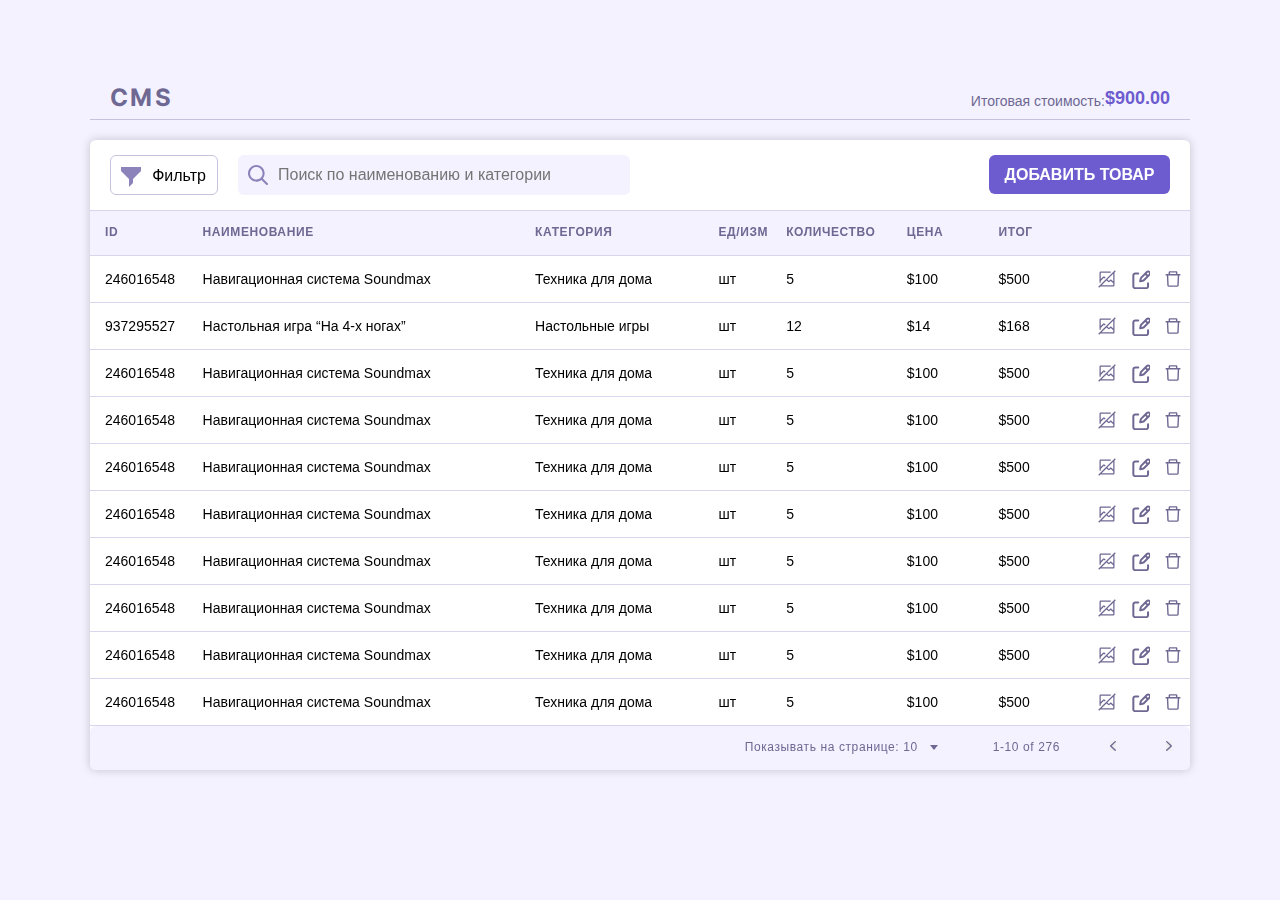
==== commit 6e611de0: "23.11.2023_23.14" ====
--- a/table.html
+++ b/table.html
@@ -84,11 +84,11 @@
 					<tr class="table-tbody-tr tr2">
 						<td class="table-tbody-tr-td-2 td">937295527</td>
 						<td class="table-tbody-tr-td-2 td">Настольная игра “На 4-х ногах”</td>
-						<td class="table-tbody-tr-td-2 td">Техника для дома</td>
+						<td class="table-tbody-tr-td-2 td">Настольные игры</td>
 						<td class="table-tbody-tr-td-2 td">шт</td>
 						<td class="table-tbody-tr-td-2 td">12</td>
-						<td class="table-tbody-tr-td-2 td">$100</td>
-						<td class="table-tbody-tr-td-2 td">$500</td>
+						<td class="table-tbody-tr-td-2 td">$14</td>
+						<td class="table-tbody-tr-td-2 td">$168</td>
 						<td class="table-tbody-tr-td-2 td td-ico">
               <button class="table-tbody-tr-td-2-button-1 button-1">
                 <svg class="button-1-svg" width="20" height="20" viewBox="0 0 20 20" fill="none" xmlns="http://www.w3.org/2000/svg">
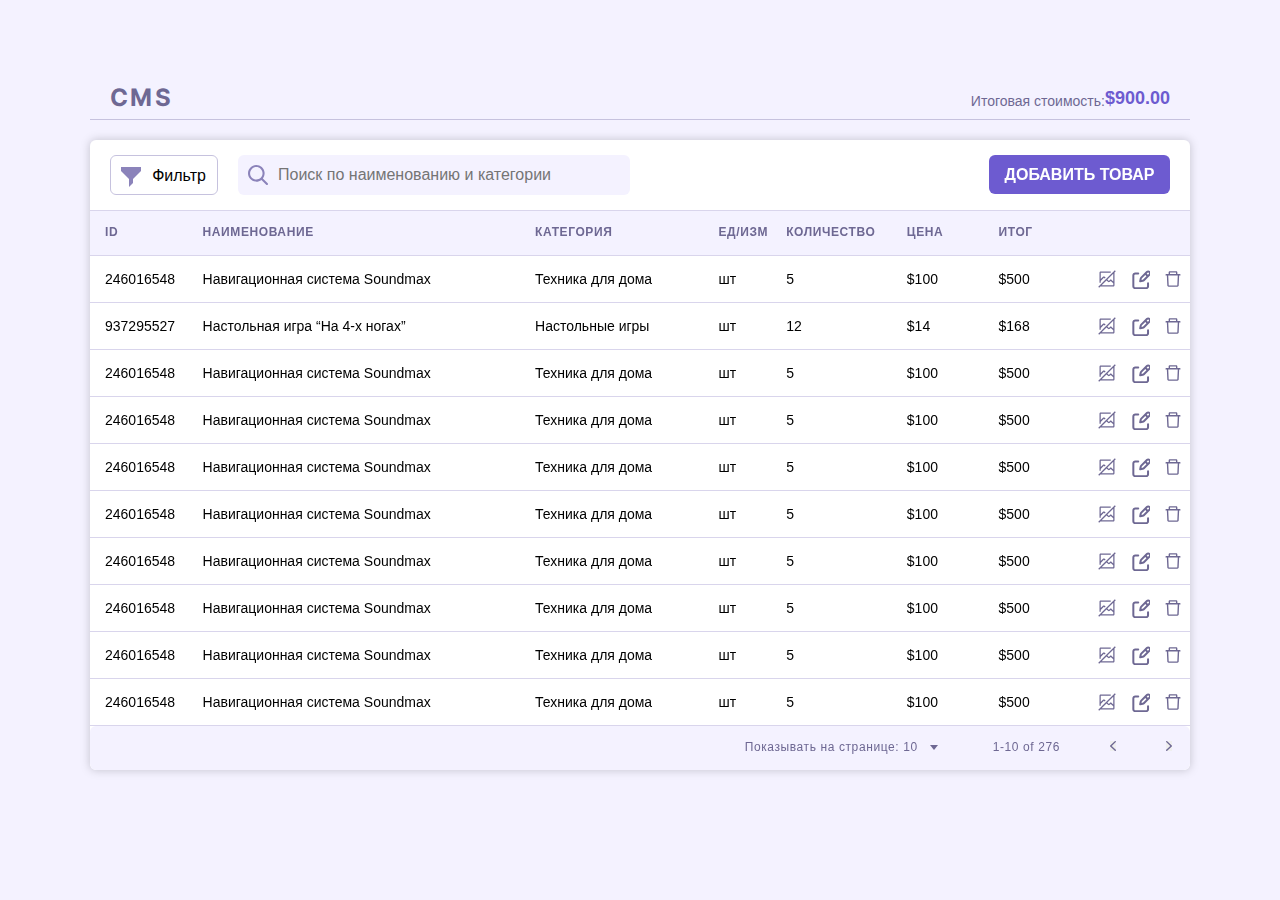
==== commit ac3a5ade: "27.12.2023_23.25" ====
--- a/table.html
+++ b/table.html
@@ -1,416 +1,531 @@
 <!DOCTYPE html>
 <html lang="ru">
+
 <head>
-	<link rel="shortcut icon" href="/img/favicon/NicePng_lul-emote-png_1455614.png" type="image/png">
+  <link rel="shortcut icon" href="/img/favicon/NicePng_lul-emote-png_1455614.png" type="image/png">
   <title>CMS</title>
   <link rel="stylesheet" href="/css/index.css">
 </head>
+
 <body>
-	<main class="main">
-		<div class="container-table">
-			<section class="header-table">
-				<h1 class="header-table-h1">CMS</h1>
-				<div class="header-table-price">
-					<p class="header-table-price-cost">Итоговая стоимость: </p>
-					<div class="header-table-price-total-cost-div">
-						<p class="yheader-table-price-total-cost-calculation"> $900.00</p>
-					</div>
-				</div>
-				<div class="header-table-line"></div>
-			</section>
-		</div>
-		<div class="table-upper">
-			<div class="table-upper-header">
-				<div class="table-upper-header-div">
-					<button class="table-upper-header-button">Фильтр
-						<span class="table-upper-header-button-span"></span>
-					</button>
+  <main class="main">
+    <div class="container-table">
+      <section class="header-table">
+        <h1 class="header-table-h1">CMS</h1>
+        <div class="header-table-price">
+          <p class="header-table-price-cost">Итоговая стоимость: </p>
+          <div class="header-table-price-total-cost-div">
+            <p class="yheader-table-price-total-cost-calculation"> $900.00</p>
+          </div>
+        </div>
+        <div class="header-table-line"></div>
+      </section>
+    </div>
+    <div class="table-upper">
+      <div class="table-upper-header">
+        <div class="table-upper-header-div">
+          <button class="table-upper-header-button">Фильтр
+            <span class="table-upper-header-button-span"></span>
+          </button>
           <div class="table-upper-header-input-div">
-            <input type="search" class="table-upper-header-input-div-search" placeholder="Поиск по наименованию и категории">
+            <input type="search" class="table-upper-header-input-div-search"
+              placeholder="Поиск по наименованию и категории">
           </div>
-				</div>
-				<button class="table-upper-button-add">Добавить товар</button>
-			</div>
-			<div class="container-table">
-			<table class="table">
-				<thead class=table-thead">
-					<tr class="table-thead-tr-head">
-						<th scope="col" class="table-thead-tr-head-headline headline-1">ID</th>
-						<th scope="col" class="table-thead-tr-head-headline headline-2">Наименование</th>
-						<th scope="col" class="table-thead-tr-head-headline headline-3">Категория</th>
-						<th scope="col" class="table-thead-tr-head-headline headline-4">ед/изм</th>
-						<th scope="col" class="table-thead-tr-head-headline headline-5">количество</th>
-						<th scope="col" class="table-thead-tr-head-headline headline-6">цена</th>
-						<th scope="col" class="table-thead-tr-head-headline headline-7">ИТОГ</th>
-						<th scope="col" class="table-thead-tr-head-headline headline-8"></th>
-					</tr>
-				</thead>
-				<tbody class="table-tbody">
-					<tr class="table-tbody-tr tr1">
-						<td class="table-tbody-tr-td-1 td">246016548</td>
-						<td class="table-tbody-tr-td-1 td">Навигационная система Soundmax</td>
-						<td class="table-tbody-tr-td-1 td">Техника для дома</td>
-						<td class="table-tbody-tr-td-1 td">шт</td>
-						<td class="table-tbody-tr-td-1 td">5</td>
-						<td class="table-tbody-tr-td-1 td">$100</td>
-						<td class="table-tbody-tr-td-1 td">$500</td>
-						<td class="table-tbody-tr-td-1 td td-ico">
-              <button class="table-tbody-tr-td-1-button-1 button-1">
-                <svg class="button-1-svg" width="20" height="20" viewBox="0 0 20 20" fill="none" xmlns="http://www.w3.org/2000/svg">
-                <path d="M18.75 2.13375L17.8663 1.25L1.25 17.8663L2.13375 18.75L3.38375 17.5H16.25C16.5814 17.4995 16.899 17.3676 17.1333 17.1333C17.3676 16.899 17.4995 16.5814 17.5 16.25V3.38375L18.75 2.13375ZM16.25 16.25H4.63375L9.50437 11.3794L10.9913 12.8663C11.2257 13.1006 11.5435 13.2322 11.875 13.2322C12.2065 13.2322 12.5243 13.1006 12.7587 12.8663L13.75 11.875L16.25 14.3731V16.25ZM16.25 12.605L14.6337 10.9888C14.3993 10.7544 14.0815 10.6228 13.75 10.6228C13.4185 10.6228 13.1007 10.7544 12.8663 10.9888L11.875 11.98L10.3894 10.4944L16.25 4.63375V12.605Z" fill="#6E6893"/>
-                <path d="M3.75 13.75V11.875L6.875 8.75187L7.73313 9.61062L8.61812 8.72563L7.75875 7.86625C7.52434 7.63191 7.20646 7.50027 6.875 7.50027C6.54354 7.50027 6.22566 7.63191 5.99125 7.86625L3.75 10.1075V3.75H13.75V2.5H3.75C3.41858 2.50033 3.10083 2.63213 2.86648 2.86648C2.63213 3.10083 2.50033 3.41858 2.5 3.75V13.75H3.75Z" fill="#6E6893"/>
-                </svg>
-                </button>
-              <button class="table-tbody-tr-td-1-button-2 button-2">
-                <svg width="20" height="20" viewBox="0 0 20 20" fill="none" xmlns="http://www.w3.org/2000/svg">
-                <g clip-path="url(#clip0_218_14)">
-                <path d="M15.5629 4.86078L17.6394 6.93629L15.5629 4.86078ZM16.8982 3.03233L11.2834 8.64709C10.9933 8.9368 10.7955 9.3059 10.7148 9.70789L10.1962 12.304L12.7923 11.7844C13.1942 11.704 13.5629 11.5069 13.8531 11.2167L19.4678 5.60196C19.6366 5.43324 19.7704 5.23293 19.8617 5.01248C19.953 4.79203 20 4.55576 20 4.31714C20 4.07853 19.953 3.84225 19.8617 3.6218C19.7704 3.40136 19.6366 3.20105 19.4678 3.03233C19.2991 2.8636 19.0988 2.72976 18.8784 2.63845C18.6579 2.54714 18.4216 2.50014 18.183 2.50014C17.9444 2.50014 17.7081 2.54714 17.4877 2.63845C17.2672 2.72976 17.0669 2.8636 16.8982 3.03233V3.03233Z" stroke="#6E6893" stroke-width="2" stroke-linecap="round" stroke-linejoin="round"/>
-                <path d="M18.0394 14.2648V17.206C18.0394 17.726 17.8328 18.2248 17.4651 18.5925C17.0973 18.9602 16.5986 19.1668 16.0786 19.1668H5.29415C4.77411 19.1668 4.27537 18.9602 3.90765 18.5925C3.53993 18.2248 3.33334 17.726 3.33334 17.206V6.42157C3.33334 5.90154 3.53993 5.4028 3.90765 5.03508C4.27537 4.66735 4.77411 4.46077 5.29415 4.46077H8.23535" stroke="#6E6893" stroke-width="2" stroke-linecap="round" stroke-linejoin="round"/>
-                </g>
-                <defs>
-                <clipPath id="clip0_218_14">
-                <rect width="20" height="20" fill="white"/>
-                </clipPath>
-                </defs>
-                </svg>
-                </button>
-              <button class="table-tbody-tr-td-1-button-3 button-3">
-                <svg width="20" height="20" viewBox="0 0 20 20" fill="none" xmlns="http://www.w3.org/2000/svg">
-                <path d="M7.03125 3.59375H6.875C6.96094 3.59375 7.03125 3.52344 7.03125 3.4375V3.59375H12.9688V3.4375C12.9688 3.52344 13.0391 3.59375 13.125 3.59375H12.9688V5H14.375V3.4375C14.375 2.74805 13.8145 2.1875 13.125 2.1875H6.875C6.18555 2.1875 5.625 2.74805 5.625 3.4375V5H7.03125V3.59375ZM16.875 5H3.125C2.7793 5 2.5 5.2793 2.5 5.625V6.25C2.5 6.33594 2.57031 6.40625 2.65625 6.40625H3.83594L4.31836 16.6211C4.34961 17.2871 4.90039 17.8125 5.56641 17.8125H14.4336C15.1016 17.8125 15.6504 17.2891 15.6816 16.6211L16.1641 6.40625H17.3438C17.4297 6.40625 17.5 6.33594 17.5 6.25V5.625C17.5 5.2793 17.2207 5 16.875 5ZM14.2832 16.4062H5.7168L5.24414 6.40625H14.7559L14.2832 16.4062Z" fill="#6E6893"/>
-                </svg>
-                </button>
-            </td>
-					</tr>
-					<tr class="table-tbody-tr tr2">
-						<td class="table-tbody-tr-td-2 td">937295527</td>
-						<td class="table-tbody-tr-td-2 td">Настольная игра “На 4-х ногах”</td>
-						<td class="table-tbody-tr-td-2 td">Настольные игры</td>
-						<td class="table-tbody-tr-td-2 td">шт</td>
-						<td class="table-tbody-tr-td-2 td">12</td>
-						<td class="table-tbody-tr-td-2 td">$14</td>
-						<td class="table-tbody-tr-td-2 td">$168</td>
-						<td class="table-tbody-tr-td-2 td td-ico">
-              <button class="table-tbody-tr-td-2-button-1 button-1">
-                <svg class="button-1-svg" width="20" height="20" viewBox="0 0 20 20" fill="none" xmlns="http://www.w3.org/2000/svg">
-                  <path d="M18.75 2.13375L17.8663 1.25L1.25 17.8663L2.13375 18.75L3.38375 17.5H16.25C16.5814 17.4995 16.899 17.3676 17.1333 17.1333C17.3676 16.899 17.4995 16.5814 17.5 16.25V3.38375L18.75 2.13375ZM16.25 16.25H4.63375L9.50437 11.3794L10.9913 12.8663C11.2257 13.1006 11.5435 13.2322 11.875 13.2322C12.2065 13.2322 12.5243 13.1006 12.7587 12.8663L13.75 11.875L16.25 14.3731V16.25ZM16.25 12.605L14.6337 10.9888C14.3993 10.7544 14.0815 10.6228 13.75 10.6228C13.4185 10.6228 13.1007 10.7544 12.8663 10.9888L11.875 11.98L10.3894 10.4944L16.25 4.63375V12.605Z" fill="#6E6893"/>
-                  <path d="M3.75 13.75V11.875L6.875 8.75187L7.73313 9.61062L8.61812 8.72563L7.75875 7.86625C7.52434 7.63191 7.20646 7.50027 6.875 7.50027C6.54354 7.50027 6.22566 7.63191 5.99125 7.86625L3.75 10.1075V3.75H13.75V2.5H3.75C3.41858 2.50033 3.10083 2.63213 2.86648 2.86648C2.63213 3.10083 2.50033 3.41858 2.5 3.75V13.75H3.75Z" fill="#6E6893"/>
-                  </svg>
-              </button>
-              <button class="table-tbody-tr-td-2-button-2 button-2">
-                <svg width="20" height="20" viewBox="0 0 20 20" fill="none" xmlns="http://www.w3.org/2000/svg">
-                  <g clip-path="url(#clip0_218_14)">
-                  <path d="M15.5629 4.86078L17.6394 6.93629L15.5629 4.86078ZM16.8982 3.03233L11.2834 8.64709C10.9933 8.9368 10.7955 9.3059 10.7148 9.70789L10.1962 12.304L12.7923 11.7844C13.1942 11.704 13.5629 11.5069 13.8531 11.2167L19.4678 5.60196C19.6366 5.43324 19.7704 5.23293 19.8617 5.01248C19.953 4.79203 20 4.55576 20 4.31714C20 4.07853 19.953 3.84225 19.8617 3.6218C19.7704 3.40136 19.6366 3.20105 19.4678 3.03233C19.2991 2.8636 19.0988 2.72976 18.8784 2.63845C18.6579 2.54714 18.4216 2.50014 18.183 2.50014C17.9444 2.50014 17.7081 2.54714 17.4877 2.63845C17.2672 2.72976 17.0669 2.8636 16.8982 3.03233V3.03233Z" stroke="#6E6893" stroke-width="2" stroke-linecap="round" stroke-linejoin="round"/>
-                  <path d="M18.0394 14.2648V17.206C18.0394 17.726 17.8328 18.2248 17.4651 18.5925C17.0973 18.9602 16.5986 19.1668 16.0786 19.1668H5.29415C4.77411 19.1668 4.27537 18.9602 3.90765 18.5925C3.53993 18.2248 3.33334 17.726 3.33334 17.206V6.42157C3.33334 5.90154 3.53993 5.4028 3.90765 5.03508C4.27537 4.66735 4.77411 4.46077 5.29415 4.46077H8.23535" stroke="#6E6893" stroke-width="2" stroke-linecap="round" stroke-linejoin="round"/>
-                  </g>
-                  <defs>
-                  <clipPath id="clip0_218_14">
-                  <rect width="20" height="20" fill="white"/>
-                  </clipPath>
-                  </defs>
-                  </svg>
-              </button>
-              <button class="table-tbody-tr-td-2-button-3 button-3">
-                <svg width="20" height="20" viewBox="0 0 20 20" fill="none" xmlns="http://www.w3.org/2000/svg">
-                  <path d="M7.03125 3.59375H6.875C6.96094 3.59375 7.03125 3.52344 7.03125 3.4375V3.59375H12.9688V3.4375C12.9688 3.52344 13.0391 3.59375 13.125 3.59375H12.9688V5H14.375V3.4375C14.375 2.74805 13.8145 2.1875 13.125 2.1875H6.875C6.18555 2.1875 5.625 2.74805 5.625 3.4375V5H7.03125V3.59375ZM16.875 5H3.125C2.7793 5 2.5 5.2793 2.5 5.625V6.25C2.5 6.33594 2.57031 6.40625 2.65625 6.40625H3.83594L4.31836 16.6211C4.34961 17.2871 4.90039 17.8125 5.56641 17.8125H14.4336C15.1016 17.8125 15.6504 17.2891 15.6816 16.6211L16.1641 6.40625H17.3438C17.4297 6.40625 17.5 6.33594 17.5 6.25V5.625C17.5 5.2793 17.2207 5 16.875 5ZM14.2832 16.4062H5.7168L5.24414 6.40625H14.7559L14.2832 16.4062Z" fill="#6E6893"/>
-                  </svg>
-              </button>
-            </td>
-					</tr>
-					<tr class="table-tbody-tr tr3">
-						<td class="table-tbody-tr-td-3 td">246016548</td>
-						<td class="table-tbody-tr-td-3 td">Навигационная система Soundmax</td>
-						<td class="table-tbody-tr-td-3 td">Техника для дома</td>
-						<td class="table-tbody-tr-td-3 td">шт</td>
-						<td class="table-tbody-tr-td-3 td">5</td>
-						<td class="table-tbody-tr-td-3 td">$100</td>
-						<td class="table-tbody-tr-td-3 td">$500</td>
-						<td class="table-tbody-tr-td-3 td td-ico">
-              <button class="table-tbody-tr-td-3-button-1 button-1">
-                <svg class="button-1-svg" width="20" height="20" viewBox="0 0 20 20" fill="none" xmlns="http://www.w3.org/2000/svg">
-                  <path d="M18.75 2.13375L17.8663 1.25L1.25 17.8663L2.13375 18.75L3.38375 17.5H16.25C16.5814 17.4995 16.899 17.3676 17.1333 17.1333C17.3676 16.899 17.4995 16.5814 17.5 16.25V3.38375L18.75 2.13375ZM16.25 16.25H4.63375L9.50437 11.3794L10.9913 12.8663C11.2257 13.1006 11.5435 13.2322 11.875 13.2322C12.2065 13.2322 12.5243 13.1006 12.7587 12.8663L13.75 11.875L16.25 14.3731V16.25ZM16.25 12.605L14.6337 10.9888C14.3993 10.7544 14.0815 10.6228 13.75 10.6228C13.4185 10.6228 13.1007 10.7544 12.8663 10.9888L11.875 11.98L10.3894 10.4944L16.25 4.63375V12.605Z" fill="#6E6893"/>
-                  <path d="M3.75 13.75V11.875L6.875 8.75187L7.73313 9.61062L8.61812 8.72563L7.75875 7.86625C7.52434 7.63191 7.20646 7.50027 6.875 7.50027C6.54354 7.50027 6.22566 7.63191 5.99125 7.86625L3.75 10.1075V3.75H13.75V2.5H3.75C3.41858 2.50033 3.10083 2.63213 2.86648 2.86648C2.63213 3.10083 2.50033 3.41858 2.5 3.75V13.75H3.75Z" fill="#6E6893"/>
-                  </svg>
-              </button>
-              <button class="table-tbody-tr-td-3-button-2 button-2">
-                <svg width="20" height="20" viewBox="0 0 20 20" fill="none" xmlns="http://www.w3.org/2000/svg">
-                  <g clip-path="url(#clip0_218_14)">
-                  <path d="M15.5629 4.86078L17.6394 6.93629L15.5629 4.86078ZM16.8982 3.03233L11.2834 8.64709C10.9933 8.9368 10.7955 9.3059 10.7148 9.70789L10.1962 12.304L12.7923 11.7844C13.1942 11.704 13.5629 11.5069 13.8531 11.2167L19.4678 5.60196C19.6366 5.43324 19.7704 5.23293 19.8617 5.01248C19.953 4.79203 20 4.55576 20 4.31714C20 4.07853 19.953 3.84225 19.8617 3.6218C19.7704 3.40136 19.6366 3.20105 19.4678 3.03233C19.2991 2.8636 19.0988 2.72976 18.8784 2.63845C18.6579 2.54714 18.4216 2.50014 18.183 2.50014C17.9444 2.50014 17.7081 2.54714 17.4877 2.63845C17.2672 2.72976 17.0669 2.8636 16.8982 3.03233V3.03233Z" stroke="#6E6893" stroke-width="2" stroke-linecap="round" stroke-linejoin="round"/>
-                  <path d="M18.0394 14.2648V17.206C18.0394 17.726 17.8328 18.2248 17.4651 18.5925C17.0973 18.9602 16.5986 19.1668 16.0786 19.1668H5.29415C4.77411 19.1668 4.27537 18.9602 3.90765 18.5925C3.53993 18.2248 3.33334 17.726 3.33334 17.206V6.42157C3.33334 5.90154 3.53993 5.4028 3.90765 5.03508C4.27537 4.66735 4.77411 4.46077 5.29415 4.46077H8.23535" stroke="#6E6893" stroke-width="2" stroke-linecap="round" stroke-linejoin="round"/>
-                  </g>
-                  <defs>
-                  <clipPath id="clip0_218_14">
-                  <rect width="20" height="20" fill="white"/>
-                  </clipPath>
-                  </defs>
-                  </svg>
-              </button>
-              <button class="table-tbody-tr-td-3-button-3 button-3">
-                <svg width="20" height="20" viewBox="0 0 20 20" fill="none" xmlns="http://www.w3.org/2000/svg">
-                  <path d="M7.03125 3.59375H6.875C6.96094 3.59375 7.03125 3.52344 7.03125 3.4375V3.59375H12.9688V3.4375C12.9688 3.52344 13.0391 3.59375 13.125 3.59375H12.9688V5H14.375V3.4375C14.375 2.74805 13.8145 2.1875 13.125 2.1875H6.875C6.18555 2.1875 5.625 2.74805 5.625 3.4375V5H7.03125V3.59375ZM16.875 5H3.125C2.7793 5 2.5 5.2793 2.5 5.625V6.25C2.5 6.33594 2.57031 6.40625 2.65625 6.40625H3.83594L4.31836 16.6211C4.34961 17.2871 4.90039 17.8125 5.56641 17.8125H14.4336C15.1016 17.8125 15.6504 17.2891 15.6816 16.6211L16.1641 6.40625H17.3438C17.4297 6.40625 17.5 6.33594 17.5 6.25V5.625C17.5 5.2793 17.2207 5 16.875 5ZM14.2832 16.4062H5.7168L5.24414 6.40625H14.7559L14.2832 16.4062Z" fill="#6E6893"/>
-                  </svg>
-              </button>
-            </td>
-					</tr>
-					<tr class="table-tbody-tr tr4">
-						<td class="table-tbody-tr-td-4 td">246016548</td>
-						<td class="table-tbody-tr-td-4 td">Навигационная система Soundmax</td>
-						<td class="table-tbody-tr-td-4 td">Техника для дома</td>
-						<td class="table-tbody-tr-td-4 td">шт</td>
-						<td class="table-tbody-tr-td-4 td">5</td>
-						<td class="table-tbody-tr-td-4 td">$100</td>
-						<td class="table-tbody-tr-td-4 td">$500</td>
-						<td class="table-tbody-tr-td-4 td td-ico">
-              <button class="table-tbody-tr-td-4-button-1 button-1">
-                <svg class="button-1-svg" width="20" height="20" viewBox="0 0 20 20" fill="none" xmlns="http://www.w3.org/2000/svg">
-                  <path d="M18.75 2.13375L17.8663 1.25L1.25 17.8663L2.13375 18.75L3.38375 17.5H16.25C16.5814 17.4995 16.899 17.3676 17.1333 17.1333C17.3676 16.899 17.4995 16.5814 17.5 16.25V3.38375L18.75 2.13375ZM16.25 16.25H4.63375L9.50437 11.3794L10.9913 12.8663C11.2257 13.1006 11.5435 13.2322 11.875 13.2322C12.2065 13.2322 12.5243 13.1006 12.7587 12.8663L13.75 11.875L16.25 14.3731V16.25ZM16.25 12.605L14.6337 10.9888C14.3993 10.7544 14.0815 10.6228 13.75 10.6228C13.4185 10.6228 13.1007 10.7544 12.8663 10.9888L11.875 11.98L10.3894 10.4944L16.25 4.63375V12.605Z" fill="#6E6893"/>
-                  <path d="M3.75 13.75V11.875L6.875 8.75187L7.73313 9.61062L8.61812 8.72563L7.75875 7.86625C7.52434 7.63191 7.20646 7.50027 6.875 7.50027C6.54354 7.50027 6.22566 7.63191 5.99125 7.86625L3.75 10.1075V3.75H13.75V2.5H3.75C3.41858 2.50033 3.10083 2.63213 2.86648 2.86648C2.63213 3.10083 2.50033 3.41858 2.5 3.75V13.75H3.75Z" fill="#6E6893"/>
-                  </svg>
-              </button>
-              <button class="table-tbody-tr-td-4-button-2 button-2">
-                <svg width="20" height="20" viewBox="0 0 20 20" fill="none" xmlns="http://www.w3.org/2000/svg">
-                  <g clip-path="url(#clip0_218_14)">
-                  <path d="M15.5629 4.86078L17.6394 6.93629L15.5629 4.86078ZM16.8982 3.03233L11.2834 8.64709C10.9933 8.9368 10.7955 9.3059 10.7148 9.70789L10.1962 12.304L12.7923 11.7844C13.1942 11.704 13.5629 11.5069 13.8531 11.2167L19.4678 5.60196C19.6366 5.43324 19.7704 5.23293 19.8617 5.01248C19.953 4.79203 20 4.55576 20 4.31714C20 4.07853 19.953 3.84225 19.8617 3.6218C19.7704 3.40136 19.6366 3.20105 19.4678 3.03233C19.2991 2.8636 19.0988 2.72976 18.8784 2.63845C18.6579 2.54714 18.4216 2.50014 18.183 2.50014C17.9444 2.50014 17.7081 2.54714 17.4877 2.63845C17.2672 2.72976 17.0669 2.8636 16.8982 3.03233V3.03233Z" stroke="#6E6893" stroke-width="2" stroke-linecap="round" stroke-linejoin="round"/>
-                  <path d="M18.0394 14.2648V17.206C18.0394 17.726 17.8328 18.2248 17.4651 18.5925C17.0973 18.9602 16.5986 19.1668 16.0786 19.1668H5.29415C4.77411 19.1668 4.27537 18.9602 3.90765 18.5925C3.53993 18.2248 3.33334 17.726 3.33334 17.206V6.42157C3.33334 5.90154 3.53993 5.4028 3.90765 5.03508C4.27537 4.66735 4.77411 4.46077 5.29415 4.46077H8.23535" stroke="#6E6893" stroke-width="2" stroke-linecap="round" stroke-linejoin="round"/>
-                  </g>
-                  <defs>
-                  <clipPath id="clip0_218_14">
-                  <rect width="20" height="20" fill="white"/>
-                  </clipPath>
-                  </defs>
-                  </svg>
-              </button>
-              <button class="table-tbody-tr-td-4-button-3 button-3">
-                <svg width="20" height="20" viewBox="0 0 20 20" fill="none" xmlns="http://www.w3.org/2000/svg">
-                  <path d="M7.03125 3.59375H6.875C6.96094 3.59375 7.03125 3.52344 7.03125 3.4375V3.59375H12.9688V3.4375C12.9688 3.52344 13.0391 3.59375 13.125 3.59375H12.9688V5H14.375V3.4375C14.375 2.74805 13.8145 2.1875 13.125 2.1875H6.875C6.18555 2.1875 5.625 2.74805 5.625 3.4375V5H7.03125V3.59375ZM16.875 5H3.125C2.7793 5 2.5 5.2793 2.5 5.625V6.25C2.5 6.33594 2.57031 6.40625 2.65625 6.40625H3.83594L4.31836 16.6211C4.34961 17.2871 4.90039 17.8125 5.56641 17.8125H14.4336C15.1016 17.8125 15.6504 17.2891 15.6816 16.6211L16.1641 6.40625H17.3438C17.4297 6.40625 17.5 6.33594 17.5 6.25V5.625C17.5 5.2793 17.2207 5 16.875 5ZM14.2832 16.4062H5.7168L5.24414 6.40625H14.7559L14.2832 16.4062Z" fill="#6E6893"/>
-                  </svg>
-              </button>
-            </td>
-					</tr>
-					<tr class="table-tbody-tr tr5">
-						<td class="table-tbody-tr-td-5 td">246016548</td>
-						<td class="table-tbody-tr-td-5 td">Навигационная система Soundmax</td>
-						<td class="table-tbody-tr-td-5 td">Техника для дома</td>
-						<td class="table-tbody-tr-td-5 td">шт</td>
-						<td class="table-tbody-tr-td-5 td">5</td>
-						<td class="table-tbody-tr-td-5 td">$100</td>
-						<td class="table-tbody-tr-td-5 td">$500</td>
-						<td class="table-tbody-tr-td-5 td td-ico">
-              <button class="table-tbody-tr-td-5-button-1 button-1">
-                <svg class="button-1-svg" width="20" height="20" viewBox="0 0 20 20" fill="none" xmlns="http://www.w3.org/2000/svg">
-                  <path d="M18.75 2.13375L17.8663 1.25L1.25 17.8663L2.13375 18.75L3.38375 17.5H16.25C16.5814 17.4995 16.899 17.3676 17.1333 17.1333C17.3676 16.899 17.4995 16.5814 17.5 16.25V3.38375L18.75 2.13375ZM16.25 16.25H4.63375L9.50437 11.3794L10.9913 12.8663C11.2257 13.1006 11.5435 13.2322 11.875 13.2322C12.2065 13.2322 12.5243 13.1006 12.7587 12.8663L13.75 11.875L16.25 14.3731V16.25ZM16.25 12.605L14.6337 10.9888C14.3993 10.7544 14.0815 10.6228 13.75 10.6228C13.4185 10.6228 13.1007 10.7544 12.8663 10.9888L11.875 11.98L10.3894 10.4944L16.25 4.63375V12.605Z" fill="#6E6893"/>
-                  <path d="M3.75 13.75V11.875L6.875 8.75187L7.73313 9.61062L8.61812 8.72563L7.75875 7.86625C7.52434 7.63191 7.20646 7.50027 6.875 7.50027C6.54354 7.50027 6.22566 7.63191 5.99125 7.86625L3.75 10.1075V3.75H13.75V2.5H3.75C3.41858 2.50033 3.10083 2.63213 2.86648 2.86648C2.63213 3.10083 2.50033 3.41858 2.5 3.75V13.75H3.75Z" fill="#6E6893"/>
-                  </svg>
-              </button>
-              <button class="table-tbody-tr-td-5-button-2 button-2">
-                <svg width="20" height="20" viewBox="0 0 20 20" fill="none" xmlns="http://www.w3.org/2000/svg">
-                  <g clip-path="url(#clip0_218_14)">
-                  <path d="M15.5629 4.86078L17.6394 6.93629L15.5629 4.86078ZM16.8982 3.03233L11.2834 8.64709C10.9933 8.9368 10.7955 9.3059 10.7148 9.70789L10.1962 12.304L12.7923 11.7844C13.1942 11.704 13.5629 11.5069 13.8531 11.2167L19.4678 5.60196C19.6366 5.43324 19.7704 5.23293 19.8617 5.01248C19.953 4.79203 20 4.55576 20 4.31714C20 4.07853 19.953 3.84225 19.8617 3.6218C19.7704 3.40136 19.6366 3.20105 19.4678 3.03233C19.2991 2.8636 19.0988 2.72976 18.8784 2.63845C18.6579 2.54714 18.4216 2.50014 18.183 2.50014C17.9444 2.50014 17.7081 2.54714 17.4877 2.63845C17.2672 2.72976 17.0669 2.8636 16.8982 3.03233V3.03233Z" stroke="#6E6893" stroke-width="2" stroke-linecap="round" stroke-linejoin="round"/>
-                  <path d="M18.0394 14.2648V17.206C18.0394 17.726 17.8328 18.2248 17.4651 18.5925C17.0973 18.9602 16.5986 19.1668 16.0786 19.1668H5.29415C4.77411 19.1668 4.27537 18.9602 3.90765 18.5925C3.53993 18.2248 3.33334 17.726 3.33334 17.206V6.42157C3.33334 5.90154 3.53993 5.4028 3.90765 5.03508C4.27537 4.66735 4.77411 4.46077 5.29415 4.46077H8.23535" stroke="#6E6893" stroke-width="2" stroke-linecap="round" stroke-linejoin="round"/>
-                  </g>
-                  <defs>
-                  <clipPath id="clip0_218_14">
-                  <rect width="20" height="20" fill="white"/>
-                  </clipPath>
-                  </defs>
-                  </svg>
-              </button>
-              <button class="table-tbody-tr-td-5-button-3 button-3">
-                <svg width="20" height="20" viewBox="0 0 20 20" fill="none" xmlns="http://www.w3.org/2000/svg">
-                  <path d="M7.03125 3.59375H6.875C6.96094 3.59375 7.03125 3.52344 7.03125 3.4375V3.59375H12.9688V3.4375C12.9688 3.52344 13.0391 3.59375 13.125 3.59375H12.9688V5H14.375V3.4375C14.375 2.74805 13.8145 2.1875 13.125 2.1875H6.875C6.18555 2.1875 5.625 2.74805 5.625 3.4375V5H7.03125V3.59375ZM16.875 5H3.125C2.7793 5 2.5 5.2793 2.5 5.625V6.25C2.5 6.33594 2.57031 6.40625 2.65625 6.40625H3.83594L4.31836 16.6211C4.34961 17.2871 4.90039 17.8125 5.56641 17.8125H14.4336C15.1016 17.8125 15.6504 17.2891 15.6816 16.6211L16.1641 6.40625H17.3438C17.4297 6.40625 17.5 6.33594 17.5 6.25V5.625C17.5 5.2793 17.2207 5 16.875 5ZM14.2832 16.4062H5.7168L5.24414 6.40625H14.7559L14.2832 16.4062Z" fill="#6E6893"/>
-                  </svg>
-              </button>
-            </td>
-					</tr>
-					<tr class="table-tbody-tr tr6">
-						<td class="table-tbody-tr-td-6 td">246016548</td>
-						<td class="table-tbody-tr-td-6 td">Навигационная система Soundmax</td>
-						<td class="table-tbody-tr-td-6 td">Техника для дома</td>
-						<td class="table-tbody-tr-td-6 td">шт</td>
-						<td class="table-tbody-tr-td-6 td">5</td>
-						<td class="table-tbody-tr-td-6 td">$100</td>
-						<td class="table-tbody-tr-td-6 td">$500</td>
-						<td class="table-tbody-tr-td-6 td td-ico">
-              <button class="table-tbody-tr-td-6-button-1 button-1">
-                <svg class="button-1-svg" width="20" height="20" viewBox="0 0 20 20" fill="none" xmlns="http://www.w3.org/2000/svg">
-                  <path d="M18.75 2.13375L17.8663 1.25L1.25 17.8663L2.13375 18.75L3.38375 17.5H16.25C16.5814 17.4995 16.899 17.3676 17.1333 17.1333C17.3676 16.899 17.4995 16.5814 17.5 16.25V3.38375L18.75 2.13375ZM16.25 16.25H4.63375L9.50437 11.3794L10.9913 12.8663C11.2257 13.1006 11.5435 13.2322 11.875 13.2322C12.2065 13.2322 12.5243 13.1006 12.7587 12.8663L13.75 11.875L16.25 14.3731V16.25ZM16.25 12.605L14.6337 10.9888C14.3993 10.7544 14.0815 10.6228 13.75 10.6228C13.4185 10.6228 13.1007 10.7544 12.8663 10.9888L11.875 11.98L10.3894 10.4944L16.25 4.63375V12.605Z" fill="#6E6893"/>
-                  <path d="M3.75 13.75V11.875L6.875 8.75187L7.73313 9.61062L8.61812 8.72563L7.75875 7.86625C7.52434 7.63191 7.20646 7.50027 6.875 7.50027C6.54354 7.50027 6.22566 7.63191 5.99125 7.86625L3.75 10.1075V3.75H13.75V2.5H3.75C3.41858 2.50033 3.10083 2.63213 2.86648 2.86648C2.63213 3.10083 2.50033 3.41858 2.5 3.75V13.75H3.75Z" fill="#6E6893"/>
-                  </svg>
-              </button>
-              <button class="table-tbody-tr-td-6-button-2 button-2">
-                <svg width="20" height="20" viewBox="0 0 20 20" fill="none" xmlns="http://www.w3.org/2000/svg">
-                  <g clip-path="url(#clip0_218_14)">
-                  <path d="M15.5629 4.86078L17.6394 6.93629L15.5629 4.86078ZM16.8982 3.03233L11.2834 8.64709C10.9933 8.9368 10.7955 9.3059 10.7148 9.70789L10.1962 12.304L12.7923 11.7844C13.1942 11.704 13.5629 11.5069 13.8531 11.2167L19.4678 5.60196C19.6366 5.43324 19.7704 5.23293 19.8617 5.01248C19.953 4.79203 20 4.55576 20 4.31714C20 4.07853 19.953 3.84225 19.8617 3.6218C19.7704 3.40136 19.6366 3.20105 19.4678 3.03233C19.2991 2.8636 19.0988 2.72976 18.8784 2.63845C18.6579 2.54714 18.4216 2.50014 18.183 2.50014C17.9444 2.50014 17.7081 2.54714 17.4877 2.63845C17.2672 2.72976 17.0669 2.8636 16.8982 3.03233V3.03233Z" stroke="#6E6893" stroke-width="2" stroke-linecap="round" stroke-linejoin="round"/>
-                  <path d="M18.0394 14.2648V17.206C18.0394 17.726 17.8328 18.2248 17.4651 18.5925C17.0973 18.9602 16.5986 19.1668 16.0786 19.1668H5.29415C4.77411 19.1668 4.27537 18.9602 3.90765 18.5925C3.53993 18.2248 3.33334 17.726 3.33334 17.206V6.42157C3.33334 5.90154 3.53993 5.4028 3.90765 5.03508C4.27537 4.66735 4.77411 4.46077 5.29415 4.46077H8.23535" stroke="#6E6893" stroke-width="2" stroke-linecap="round" stroke-linejoin="round"/>
-                  </g>
-                  <defs>
-                  <clipPath id="clip0_218_14">
-                  <rect width="20" height="20" fill="white"/>
-                  </clipPath>
-                  </defs>
-                  </svg>
-              </button>
-              <button class="table-tbody-tr-td-6-button-3 button-3">
-                <svg width="20" height="20" viewBox="0 0 20 20" fill="none" xmlns="http://www.w3.org/2000/svg">
-                  <path d="M7.03125 3.59375H6.875C6.96094 3.59375 7.03125 3.52344 7.03125 3.4375V3.59375H12.9688V3.4375C12.9688 3.52344 13.0391 3.59375 13.125 3.59375H12.9688V5H14.375V3.4375C14.375 2.74805 13.8145 2.1875 13.125 2.1875H6.875C6.18555 2.1875 5.625 2.74805 5.625 3.4375V5H7.03125V3.59375ZM16.875 5H3.125C2.7793 5 2.5 5.2793 2.5 5.625V6.25C2.5 6.33594 2.57031 6.40625 2.65625 6.40625H3.83594L4.31836 16.6211C4.34961 17.2871 4.90039 17.8125 5.56641 17.8125H14.4336C15.1016 17.8125 15.6504 17.2891 15.6816 16.6211L16.1641 6.40625H17.3438C17.4297 6.40625 17.5 6.33594 17.5 6.25V5.625C17.5 5.2793 17.2207 5 16.875 5ZM14.2832 16.4062H5.7168L5.24414 6.40625H14.7559L14.2832 16.4062Z" fill="#6E6893"/>
-                  </svg>
-              </button>
-            </td>
-					</tr>
-					<tr class="table-tbody-tr tr7">
-						<td class="table-tbody-tr-td-7 td">246016548</td>
-						<td class="table-tbody-tr-td-7 td">Навигационная система Soundmax</td>
-						<td class="table-tbody-tr-td-7 td">Техника для дома</td>
-						<td class="table-tbody-tr-td-7 td">шт</td>
-						<td class="table-tbody-tr-td-7 td">5</td>
-						<td class="table-tbody-tr-td-7 td">$100</td>
-						<td class="table-tbody-tr-td-7 td">$500</td>
-						<td class="table-tbody-tr-td-7 td td-ico">
-              <button class="table-tbody-tr-td-7-button-1 button-1">
-                <svg class="button-1-svg" width="20" height="20" viewBox="0 0 20 20" fill="none" xmlns="http://www.w3.org/2000/svg">
-                  <path d="M18.75 2.13375L17.8663 1.25L1.25 17.8663L2.13375 18.75L3.38375 17.5H16.25C16.5814 17.4995 16.899 17.3676 17.1333 17.1333C17.3676 16.899 17.4995 16.5814 17.5 16.25V3.38375L18.75 2.13375ZM16.25 16.25H4.63375L9.50437 11.3794L10.9913 12.8663C11.2257 13.1006 11.5435 13.2322 11.875 13.2322C12.2065 13.2322 12.5243 13.1006 12.7587 12.8663L13.75 11.875L16.25 14.3731V16.25ZM16.25 12.605L14.6337 10.9888C14.3993 10.7544 14.0815 10.6228 13.75 10.6228C13.4185 10.6228 13.1007 10.7544 12.8663 10.9888L11.875 11.98L10.3894 10.4944L16.25 4.63375V12.605Z" fill="#6E6893"/>
-                  <path d="M3.75 13.75V11.875L6.875 8.75187L7.73313 9.61062L8.61812 8.72563L7.75875 7.86625C7.52434 7.63191 7.20646 7.50027 6.875 7.50027C6.54354 7.50027 6.22566 7.63191 5.99125 7.86625L3.75 10.1075V3.75H13.75V2.5H3.75C3.41858 2.50033 3.10083 2.63213 2.86648 2.86648C2.63213 3.10083 2.50033 3.41858 2.5 3.75V13.75H3.75Z" fill="#6E6893"/>
-                  </svg>
-              </button>
-              <button class="table-tbody-tr-td-7-button-2 button-2">
-                <svg width="20" height="20" viewBox="0 0 20 20" fill="none" xmlns="http://www.w3.org/2000/svg">
-                  <g clip-path="url(#clip0_218_14)">
-                  <path d="M15.5629 4.86078L17.6394 6.93629L15.5629 4.86078ZM16.8982 3.03233L11.2834 8.64709C10.9933 8.9368 10.7955 9.3059 10.7148 9.70789L10.1962 12.304L12.7923 11.7844C13.1942 11.704 13.5629 11.5069 13.8531 11.2167L19.4678 5.60196C19.6366 5.43324 19.7704 5.23293 19.8617 5.01248C19.953 4.79203 20 4.55576 20 4.31714C20 4.07853 19.953 3.84225 19.8617 3.6218C19.7704 3.40136 19.6366 3.20105 19.4678 3.03233C19.2991 2.8636 19.0988 2.72976 18.8784 2.63845C18.6579 2.54714 18.4216 2.50014 18.183 2.50014C17.9444 2.50014 17.7081 2.54714 17.4877 2.63845C17.2672 2.72976 17.0669 2.8636 16.8982 3.03233V3.03233Z" stroke="#6E6893" stroke-width="2" stroke-linecap="round" stroke-linejoin="round"/>
-                  <path d="M18.0394 14.2648V17.206C18.0394 17.726 17.8328 18.2248 17.4651 18.5925C17.0973 18.9602 16.5986 19.1668 16.0786 19.1668H5.29415C4.77411 19.1668 4.27537 18.9602 3.90765 18.5925C3.53993 18.2248 3.33334 17.726 3.33334 17.206V6.42157C3.33334 5.90154 3.53993 5.4028 3.90765 5.03508C4.27537 4.66735 4.77411 4.46077 5.29415 4.46077H8.23535" stroke="#6E6893" stroke-width="2" stroke-linecap="round" stroke-linejoin="round"/>
-                  </g>
-                  <defs>
-                  <clipPath id="clip0_218_14">
-                  <rect width="20" height="20" fill="white"/>
-                  </clipPath>
-                  </defs>
-                  </svg>
-              </button>
-              <button class="table-tbody-tr-td-7-button-3 button-3">
-                <svg width="20" height="20" viewBox="0 0 20 20" fill="none" xmlns="http://www.w3.org/2000/svg">
-                  <path d="M7.03125 3.59375H6.875C6.96094 3.59375 7.03125 3.52344 7.03125 3.4375V3.59375H12.9688V3.4375C12.9688 3.52344 13.0391 3.59375 13.125 3.59375H12.9688V5H14.375V3.4375C14.375 2.74805 13.8145 2.1875 13.125 2.1875H6.875C6.18555 2.1875 5.625 2.74805 5.625 3.4375V5H7.03125V3.59375ZM16.875 5H3.125C2.7793 5 2.5 5.2793 2.5 5.625V6.25C2.5 6.33594 2.57031 6.40625 2.65625 6.40625H3.83594L4.31836 16.6211C4.34961 17.2871 4.90039 17.8125 5.56641 17.8125H14.4336C15.1016 17.8125 15.6504 17.2891 15.6816 16.6211L16.1641 6.40625H17.3438C17.4297 6.40625 17.5 6.33594 17.5 6.25V5.625C17.5 5.2793 17.2207 5 16.875 5ZM14.2832 16.4062H5.7168L5.24414 6.40625H14.7559L14.2832 16.4062Z" fill="#6E6893"/>
-                  </svg>
-              </button>
-            </td>
-					</tr>
-					<tr class="table-tbody-tr tr8">
-						<td class="table-tbody-tr-td-8 td">246016548</td>
-						<td class="table-tbody-tr-td-8 td">Навигационная система Soundmax</td>
-						<td class="table-tbody-tr-td-8 td">Техника для дома</td>
-						<td class="table-tbody-tr-td-8 td">шт</td>
-						<td class="table-tbody-tr-td-8 td">5</td>
-						<td class="table-tbody-tr-td-8 td">$100</td>
-						<td class="table-tbody-tr-td-8 td">$500</td>
-						<td class="table-tbody-tr-td-8 td td-ico">
-              <button class="table-tbody-tr-td-8-button-1 button-1">
-                <svg class="button-1-svg" width="20" height="20" viewBox="0 0 20 20" fill="none" xmlns="http://www.w3.org/2000/svg">
-                  <path d="M18.75 2.13375L17.8663 1.25L1.25 17.8663L2.13375 18.75L3.38375 17.5H16.25C16.5814 17.4995 16.899 17.3676 17.1333 17.1333C17.3676 16.899 17.4995 16.5814 17.5 16.25V3.38375L18.75 2.13375ZM16.25 16.25H4.63375L9.50437 11.3794L10.9913 12.8663C11.2257 13.1006 11.5435 13.2322 11.875 13.2322C12.2065 13.2322 12.5243 13.1006 12.7587 12.8663L13.75 11.875L16.25 14.3731V16.25ZM16.25 12.605L14.6337 10.9888C14.3993 10.7544 14.0815 10.6228 13.75 10.6228C13.4185 10.6228 13.1007 10.7544 12.8663 10.9888L11.875 11.98L10.3894 10.4944L16.25 4.63375V12.605Z" fill="#6E6893"/>
-                  <path d="M3.75 13.75V11.875L6.875 8.75187L7.73313 9.61062L8.61812 8.72563L7.75875 7.86625C7.52434 7.63191 7.20646 7.50027 6.875 7.50027C6.54354 7.50027 6.22566 7.63191 5.99125 7.86625L3.75 10.1075V3.75H13.75V2.5H3.75C3.41858 2.50033 3.10083 2.63213 2.86648 2.86648C2.63213 3.10083 2.50033 3.41858 2.5 3.75V13.75H3.75Z" fill="#6E6893"/>
-                  </svg>
-              </button>
-              <button class="table-tbody-tr-td-8-button-2 button-2">
-                <svg width="20" height="20" viewBox="0 0 20 20" fill="none" xmlns="http://www.w3.org/2000/svg">
-                  <g clip-path="url(#clip0_218_14)">
-                  <path d="M15.5629 4.86078L17.6394 6.93629L15.5629 4.86078ZM16.8982 3.03233L11.2834 8.64709C10.9933 8.9368 10.7955 9.3059 10.7148 9.70789L10.1962 12.304L12.7923 11.7844C13.1942 11.704 13.5629 11.5069 13.8531 11.2167L19.4678 5.60196C19.6366 5.43324 19.7704 5.23293 19.8617 5.01248C19.953 4.79203 20 4.55576 20 4.31714C20 4.07853 19.953 3.84225 19.8617 3.6218C19.7704 3.40136 19.6366 3.20105 19.4678 3.03233C19.2991 2.8636 19.0988 2.72976 18.8784 2.63845C18.6579 2.54714 18.4216 2.50014 18.183 2.50014C17.9444 2.50014 17.7081 2.54714 17.4877 2.63845C17.2672 2.72976 17.0669 2.8636 16.8982 3.03233V3.03233Z" stroke="#6E6893" stroke-width="2" stroke-linecap="round" stroke-linejoin="round"/>
-                  <path d="M18.0394 14.2648V17.206C18.0394 17.726 17.8328 18.2248 17.4651 18.5925C17.0973 18.9602 16.5986 19.1668 16.0786 19.1668H5.29415C4.77411 19.1668 4.27537 18.9602 3.90765 18.5925C3.53993 18.2248 3.33334 17.726 3.33334 17.206V6.42157C3.33334 5.90154 3.53993 5.4028 3.90765 5.03508C4.27537 4.66735 4.77411 4.46077 5.29415 4.46077H8.23535" stroke="#6E6893" stroke-width="2" stroke-linecap="round" stroke-linejoin="round"/>
-                  </g>
-                  <defs>
-                  <clipPath id="clip0_218_14">
-                  <rect width="20" height="20" fill="white"/>
-                  </clipPath>
-                  </defs>
-                  </svg>
-              </button>
-              <button class="table-tbody-tr-td-8-button-3 button-3">
-                <svg width="20" height="20" viewBox="0 0 20 20" fill="none" xmlns="http://www.w3.org/2000/svg">
-                  <path d="M7.03125 3.59375H6.875C6.96094 3.59375 7.03125 3.52344 7.03125 3.4375V3.59375H12.9688V3.4375C12.9688 3.52344 13.0391 3.59375 13.125 3.59375H12.9688V5H14.375V3.4375C14.375 2.74805 13.8145 2.1875 13.125 2.1875H6.875C6.18555 2.1875 5.625 2.74805 5.625 3.4375V5H7.03125V3.59375ZM16.875 5H3.125C2.7793 5 2.5 5.2793 2.5 5.625V6.25C2.5 6.33594 2.57031 6.40625 2.65625 6.40625H3.83594L4.31836 16.6211C4.34961 17.2871 4.90039 17.8125 5.56641 17.8125H14.4336C15.1016 17.8125 15.6504 17.2891 15.6816 16.6211L16.1641 6.40625H17.3438C17.4297 6.40625 17.5 6.33594 17.5 6.25V5.625C17.5 5.2793 17.2207 5 16.875 5ZM14.2832 16.4062H5.7168L5.24414 6.40625H14.7559L14.2832 16.4062Z" fill="#6E6893"/>
-                  </svg>
-              </button>
-            </td>
-					</tr>
-					<tr class="table-tbody-tr tr9">
-						<td class="table-tbody-tr-td-9 td">246016548</td>
-						<td class="table-tbody-tr-td-9 td">Навигационная система Soundmax</td>
-						<td class="table-tbody-tr-td-9 td">Техника для дома</td>
-						<td class="table-tbody-tr-td-9 td">шт</td>
-						<td class="table-tbody-tr-td-9 td">5</td>
-						<td class="table-tbody-tr-td-9 td">$100</td>
-						<td class="table-tbody-tr-td-9 td">$500</td>
-						<td class="table-tbody-tr-td-9 td td-ico">
-              <button class="table-tbody-tr-td-9-button-1 button-1">
-                <svg class="button-1-svg" width="20" height="20" viewBox="0 0 20 20" fill="none" xmlns="http://www.w3.org/2000/svg">
-                  <path d="M18.75 2.13375L17.8663 1.25L1.25 17.8663L2.13375 18.75L3.38375 17.5H16.25C16.5814 17.4995 16.899 17.3676 17.1333 17.1333C17.3676 16.899 17.4995 16.5814 17.5 16.25V3.38375L18.75 2.13375ZM16.25 16.25H4.63375L9.50437 11.3794L10.9913 12.8663C11.2257 13.1006 11.5435 13.2322 11.875 13.2322C12.2065 13.2322 12.5243 13.1006 12.7587 12.8663L13.75 11.875L16.25 14.3731V16.25ZM16.25 12.605L14.6337 10.9888C14.3993 10.7544 14.0815 10.6228 13.75 10.6228C13.4185 10.6228 13.1007 10.7544 12.8663 10.9888L11.875 11.98L10.3894 10.4944L16.25 4.63375V12.605Z" fill="#6E6893"/>
-                  <path d="M3.75 13.75V11.875L6.875 8.75187L7.73313 9.61062L8.61812 8.72563L7.75875 7.86625C7.52434 7.63191 7.20646 7.50027 6.875 7.50027C6.54354 7.50027 6.22566 7.63191 5.99125 7.86625L3.75 10.1075V3.75H13.75V2.5H3.75C3.41858 2.50033 3.10083 2.63213 2.86648 2.86648C2.63213 3.10083 2.50033 3.41858 2.5 3.75V13.75H3.75Z" fill="#6E6893"/>
-                  </svg>
-              </button>
-              <button class="table-tbody-tr-td-9-button-2 button-2">
-                <svg width="20" height="20" viewBox="0 0 20 20" fill="none" xmlns="http://www.w3.org/2000/svg">
-                  <g clip-path="url(#clip0_218_14)">
-                  <path d="M15.5629 4.86078L17.6394 6.93629L15.5629 4.86078ZM16.8982 3.03233L11.2834 8.64709C10.9933 8.9368 10.7955 9.3059 10.7148 9.70789L10.1962 12.304L12.7923 11.7844C13.1942 11.704 13.5629 11.5069 13.8531 11.2167L19.4678 5.60196C19.6366 5.43324 19.7704 5.23293 19.8617 5.01248C19.953 4.79203 20 4.55576 20 4.31714C20 4.07853 19.953 3.84225 19.8617 3.6218C19.7704 3.40136 19.6366 3.20105 19.4678 3.03233C19.2991 2.8636 19.0988 2.72976 18.8784 2.63845C18.6579 2.54714 18.4216 2.50014 18.183 2.50014C17.9444 2.50014 17.7081 2.54714 17.4877 2.63845C17.2672 2.72976 17.0669 2.8636 16.8982 3.03233V3.03233Z" stroke="#6E6893" stroke-width="2" stroke-linecap="round" stroke-linejoin="round"/>
-                  <path d="M18.0394 14.2648V17.206C18.0394 17.726 17.8328 18.2248 17.4651 18.5925C17.0973 18.9602 16.5986 19.1668 16.0786 19.1668H5.29415C4.77411 19.1668 4.27537 18.9602 3.90765 18.5925C3.53993 18.2248 3.33334 17.726 3.33334 17.206V6.42157C3.33334 5.90154 3.53993 5.4028 3.90765 5.03508C4.27537 4.66735 4.77411 4.46077 5.29415 4.46077H8.23535" stroke="#6E6893" stroke-width="2" stroke-linecap="round" stroke-linejoin="round"/>
-                  </g>
-                  <defs>
-                  <clipPath id="clip0_218_14">
-                  <rect width="20" height="20" fill="white"/>
-                  </clipPath>
-                  </defs>
-                  </svg>
-              </button>
-              <button class="table-tbody-tr-td-9-button-3 button-3">
-                <svg width="20" height="20" viewBox="0 0 20 20" fill="none" xmlns="http://www.w3.org/2000/svg">
-                  <path d="M7.03125 3.59375H6.875C6.96094 3.59375 7.03125 3.52344 7.03125 3.4375V3.59375H12.9688V3.4375C12.9688 3.52344 13.0391 3.59375 13.125 3.59375H12.9688V5H14.375V3.4375C14.375 2.74805 13.8145 2.1875 13.125 2.1875H6.875C6.18555 2.1875 5.625 2.74805 5.625 3.4375V5H7.03125V3.59375ZM16.875 5H3.125C2.7793 5 2.5 5.2793 2.5 5.625V6.25C2.5 6.33594 2.57031 6.40625 2.65625 6.40625H3.83594L4.31836 16.6211C4.34961 17.2871 4.90039 17.8125 5.56641 17.8125H14.4336C15.1016 17.8125 15.6504 17.2891 15.6816 16.6211L16.1641 6.40625H17.3438C17.4297 6.40625 17.5 6.33594 17.5 6.25V5.625C17.5 5.2793 17.2207 5 16.875 5ZM14.2832 16.4062H5.7168L5.24414 6.40625H14.7559L14.2832 16.4062Z" fill="#6E6893"/>
-                  </svg>
-                </button>
-            </td>
-					</tr>
-					<tr class="table-tbody-tr tr10">
-						<td class="table-tbody-tr-td-10 td">246016548</td>
-						<td class="table-tbody-tr-td-10 td">Навигационная система Soundmax</td>
-						<td class="table-tbody-tr-td-10 td">Техника для дома</td>
-						<td class="table-tbody-tr-td-10 td">шт</td>
-						<td class="table-tbody-tr-td-10 td">5</td>
-						<td class="table-tbody-tr-td-10 td">$100</td>
-						<td class="table-tbody-tr-td-10 td">$500</td>
-						<td class="table-tbody-tr-td-10 td td-ico">
-              <button class="table-tbody-tr-td-10-button-1 button-1">
-                <svg class="button-1-svg" width="20" height="20" viewBox="0 0 20 20" fill="none" xmlns="http://www.w3.org/2000/svg">
-                  <path d="M18.75 2.13375L17.8663 1.25L1.25 17.8663L2.13375 18.75L3.38375 17.5H16.25C16.5814 17.4995 16.899 17.3676 17.1333 17.1333C17.3676 16.899 17.4995 16.5814 17.5 16.25V3.38375L18.75 2.13375ZM16.25 16.25H4.63375L9.50437 11.3794L10.9913 12.8663C11.2257 13.1006 11.5435 13.2322 11.875 13.2322C12.2065 13.2322 12.5243 13.1006 12.7587 12.8663L13.75 11.875L16.25 14.3731V16.25ZM16.25 12.605L14.6337 10.9888C14.3993 10.7544 14.0815 10.6228 13.75 10.6228C13.4185 10.6228 13.1007 10.7544 12.8663 10.9888L11.875 11.98L10.3894 10.4944L16.25 4.63375V12.605Z" fill="#6E6893"/>
-                  <path d="M3.75 13.75V11.875L6.875 8.75187L7.73313 9.61062L8.61812 8.72563L7.75875 7.86625C7.52434 7.63191 7.20646 7.50027 6.875 7.50027C6.54354 7.50027 6.22566 7.63191 5.99125 7.86625L3.75 10.1075V3.75H13.75V2.5H3.75C3.41858 2.50033 3.10083 2.63213 2.86648 2.86648C2.63213 3.10083 2.50033 3.41858 2.5 3.75V13.75H3.75Z" fill="#6E6893"/>
-                  </svg>
-              </button>
-              <button class="table-tbody-tr-td-10-button-2 button-2">
-                <svg width="20" height="20" viewBox="0 0 20 20" fill="none" xmlns="http://www.w3.org/2000/svg">
-                  <g clip-path="url(#clip0_218_14)">
-                  <path d="M15.5629 4.86078L17.6394 6.93629L15.5629 4.86078ZM16.8982 3.03233L11.2834 8.64709C10.9933 8.9368 10.7955 9.3059 10.7148 9.70789L10.1962 12.304L12.7923 11.7844C13.1942 11.704 13.5629 11.5069 13.8531 11.2167L19.4678 5.60196C19.6366 5.43324 19.7704 5.23293 19.8617 5.01248C19.953 4.79203 20 4.55576 20 4.31714C20 4.07853 19.953 3.84225 19.8617 3.6218C19.7704 3.40136 19.6366 3.20105 19.4678 3.03233C19.2991 2.8636 19.0988 2.72976 18.8784 2.63845C18.6579 2.54714 18.4216 2.50014 18.183 2.50014C17.9444 2.50014 17.7081 2.54714 17.4877 2.63845C17.2672 2.72976 17.0669 2.8636 16.8982 3.03233V3.03233Z" stroke="#6E6893" stroke-width="2" stroke-linecap="round" stroke-linejoin="round"/>
-                  <path d="M18.0394 14.2648V17.206C18.0394 17.726 17.8328 18.2248 17.4651 18.5925C17.0973 18.9602 16.5986 19.1668 16.0786 19.1668H5.29415C4.77411 19.1668 4.27537 18.9602 3.90765 18.5925C3.53993 18.2248 3.33334 17.726 3.33334 17.206V6.42157C3.33334 5.90154 3.53993 5.4028 3.90765 5.03508C4.27537 4.66735 4.77411 4.46077 5.29415 4.46077H8.23535" stroke="#6E6893" stroke-width="2" stroke-linecap="round" stroke-linejoin="round"/>
-                  </g>
-                  <defs>
-                  <clipPath id="clip0_218_14">
-                  <rect width="20" height="20" fill="white"/>
-                  </clipPath>
-                  </defs>
-                  </svg>
-              </button>
-              <button class="table-tbody-tr-td-10-button-3 button-3">
-                <svg width="20" height="20" viewBox="0 0 20 20" fill="none" xmlns="http://www.w3.org/2000/svg">
-                  <path d="M7.03125 3.59375H6.875C6.96094 3.59375 7.03125 3.52344 7.03125 3.4375V3.59375H12.9688V3.4375C12.9688 3.52344 13.0391 3.59375 13.125 3.59375H12.9688V5H14.375V3.4375C14.375 2.74805 13.8145 2.1875 13.125 2.1875H6.875C6.18555 2.1875 5.625 2.74805 5.625 3.4375V5H7.03125V3.59375ZM16.875 5H3.125C2.7793 5 2.5 5.2793 2.5 5.625V6.25C2.5 6.33594 2.57031 6.40625 2.65625 6.40625H3.83594L4.31836 16.6211C4.34961 17.2871 4.90039 17.8125 5.56641 17.8125H14.4336C15.1016 17.8125 15.6504 17.2891 15.6816 16.6211L16.1641 6.40625H17.3438C17.4297 6.40625 17.5 6.33594 17.5 6.25V5.625C17.5 5.2793 17.2207 5 16.875 5ZM14.2832 16.4062H5.7168L5.24414 6.40625H14.7559L14.2832 16.4062Z" fill="#6E6893"/>
-                  </svg>
-              </button>
-            </td>
-					</tr>
-				</tbody>	
-			</table>
-		</div>
-		<div class="table-footer">
-			<div class="table-footer-elements">
-				<p class="table-footer-elements-text">Показывать на странице: 10<span class="table-footer-elements-text-span"></span></p>
-			</div>
-			<div class="table-footer-pages">
-				<p class="table-footer-pages-text">1-10 of 276</p>
-			</div>
-			<div class="table-footer-pages">
-				<button class="table-footer-pages-previously"></button>
-				<button class="table-footer-pages-next"></button>
-			</div>
-		</div>
-	</main>
+        </div>
+        <button class="table-upper-button-add">Добавить товар</button>
+      </div>
+      <div class="container-table table-block">
+        <table class="table">
+          <thead class=table-thead">
+            <tr class="table-thead-tr-head">
+              <th scope="col" class="table-thead-tr-head-headline headline-1">ID</th>
+              <th scope="col" class="table-thead-tr-head-headline headline-2">Наименование</th>
+              <th scope="col" class="table-thead-tr-head-headline headline-3">Категория</th>
+              <th scope="col" class="table-thead-tr-head-headline headline-4">ед/изм</th>
+              <th scope="col" class="table-thead-tr-head-headline headline-5">количество</th>
+              <th scope="col" class="table-thead-tr-head-headline headline-6">цена</th>
+              <th scope="col" class="table-thead-tr-head-headline headline-7">ИТОГ</th>
+              <th scope="col" class="table-thead-tr-head-headline headline-8"></th>
+            </tr>
+          </thead>
+          <tbody class="table-tbody">
+            <tr class="table-tbody-tr tr1">
+              <td class="table-tbody-tr-td-1 td">246016548</td>
+              <td class="table-tbody-tr-td-1 td">Навигационная система Soundmax</td>
+              <td class="table-tbody-tr-td-1 td">Техника для дома</td>
+              <td class="table-tbody-tr-td-1 td">шт</td>
+              <td class="table-tbody-tr-td-1 td">5</td>
+              <td class="table-tbody-tr-td-1 td">$100</td>
+              <td class="table-tbody-tr-td-1 td">$500</td>
+              <td class="table-tbody-tr-td-1 td td-ico">
+                <button class="table-tbody-tr-td-1-button-1 button-1">
+                  <svg class="button-1-svg" width="20" height="20" viewBox="0 0 20 20" fill="none"
+                    xmlns="http://www.w3.org/2000/svg">
+                    <path
+                      d="M18.75 2.13375L17.8663 1.25L1.25 17.8663L2.13375 18.75L3.38375 17.5H16.25C16.5814 17.4995 16.899 17.3676 17.1333 17.1333C17.3676 16.899 17.4995 16.5814 17.5 16.25V3.38375L18.75 2.13375ZM16.25 16.25H4.63375L9.50437 11.3794L10.9913 12.8663C11.2257 13.1006 11.5435 13.2322 11.875 13.2322C12.2065 13.2322 12.5243 13.1006 12.7587 12.8663L13.75 11.875L16.25 14.3731V16.25ZM16.25 12.605L14.6337 10.9888C14.3993 10.7544 14.0815 10.6228 13.75 10.6228C13.4185 10.6228 13.1007 10.7544 12.8663 10.9888L11.875 11.98L10.3894 10.4944L16.25 4.63375V12.605Z"
+                      fill="#6E6893" />
+                    <path
+                      d="M3.75 13.75V11.875L6.875 8.75187L7.73313 9.61062L8.61812 8.72563L7.75875 7.86625C7.52434 7.63191 7.20646 7.50027 6.875 7.50027C6.54354 7.50027 6.22566 7.63191 5.99125 7.86625L3.75 10.1075V3.75H13.75V2.5H3.75C3.41858 2.50033 3.10083 2.63213 2.86648 2.86648C2.63213 3.10083 2.50033 3.41858 2.5 3.75V13.75H3.75Z"
+                      fill="#6E6893" />
+                  </svg>
+                </button>
+                <button class="table-tbody-tr-td-1-button-2 button-2">
+                  <svg width="20" height="20" viewBox="0 0 20 20" fill="none" xmlns="http://www.w3.org/2000/svg">
+                    <g clip-path="url(#clip0_218_14)">
+                      <path
+                        d="M15.5629 4.86078L17.6394 6.93629L15.5629 4.86078ZM16.8982 3.03233L11.2834 8.64709C10.9933 8.9368 10.7955 9.3059 10.7148 9.70789L10.1962 12.304L12.7923 11.7844C13.1942 11.704 13.5629 11.5069 13.8531 11.2167L19.4678 5.60196C19.6366 5.43324 19.7704 5.23293 19.8617 5.01248C19.953 4.79203 20 4.55576 20 4.31714C20 4.07853 19.953 3.84225 19.8617 3.6218C19.7704 3.40136 19.6366 3.20105 19.4678 3.03233C19.2991 2.8636 19.0988 2.72976 18.8784 2.63845C18.6579 2.54714 18.4216 2.50014 18.183 2.50014C17.9444 2.50014 17.7081 2.54714 17.4877 2.63845C17.2672 2.72976 17.0669 2.8636 16.8982 3.03233V3.03233Z"
+                        stroke="#6E6893" stroke-width="2" stroke-linecap="round" stroke-linejoin="round" />
+                      <path
+                        d="M18.0394 14.2648V17.206C18.0394 17.726 17.8328 18.2248 17.4651 18.5925C17.0973 18.9602 16.5986 19.1668 16.0786 19.1668H5.29415C4.77411 19.1668 4.27537 18.9602 3.90765 18.5925C3.53993 18.2248 3.33334 17.726 3.33334 17.206V6.42157C3.33334 5.90154 3.53993 5.4028 3.90765 5.03508C4.27537 4.66735 4.77411 4.46077 5.29415 4.46077H8.23535"
+                        stroke="#6E6893" stroke-width="2" stroke-linecap="round" stroke-linejoin="round" />
+                    </g>
+                    <defs>
+                      <clipPath id="clip0_218_14">
+                        <rect width="20" height="20" fill="white" />
+                      </clipPath>
+                    </defs>
+                  </svg>
+                </button>
+                <button class="table-tbody-tr-td-1-button-3 button-3">
+                  <svg width="20" height="20" viewBox="0 0 20 20" fill="none" xmlns="http://www.w3.org/2000/svg">
+                    <path
+                      d="M7.03125 3.59375H6.875C6.96094 3.59375 7.03125 3.52344 7.03125 3.4375V3.59375H12.9688V3.4375C12.9688 3.52344 13.0391 3.59375 13.125 3.59375H12.9688V5H14.375V3.4375C14.375 2.74805 13.8145 2.1875 13.125 2.1875H6.875C6.18555 2.1875 5.625 2.74805 5.625 3.4375V5H7.03125V3.59375ZM16.875 5H3.125C2.7793 5 2.5 5.2793 2.5 5.625V6.25C2.5 6.33594 2.57031 6.40625 2.65625 6.40625H3.83594L4.31836 16.6211C4.34961 17.2871 4.90039 17.8125 5.56641 17.8125H14.4336C15.1016 17.8125 15.6504 17.2891 15.6816 16.6211L16.1641 6.40625H17.3438C17.4297 6.40625 17.5 6.33594 17.5 6.25V5.625C17.5 5.2793 17.2207 5 16.875 5ZM14.2832 16.4062H5.7168L5.24414 6.40625H14.7559L14.2832 16.4062Z"
+                      fill="#6E6893" />
+                  </svg>
+                </button>
+              </td>
+            </tr>
+            <tr class="table-tbody-tr tr2">
+              <td class="table-tbody-tr-td-2 td">937295527</td>
+              <td class="table-tbody-tr-td-2 td">Настольная игра “На 4-х ногах”</td>
+              <td class="table-tbody-tr-td-2 td">Настольные игры</td>
+              <td class="table-tbody-tr-td-2 td">шт</td>
+              <td class="table-tbody-tr-td-2 td">12</td>
+              <td class="table-tbody-tr-td-2 td">$14</td>
+              <td class="table-tbody-tr-td-2 td">$168</td>
+              <td class="table-tbody-tr-td-2 td td-ico">
+                <button class="table-tbody-tr-td-2-button-1 button-1">
+                  <svg class="button-1-svg" width="20" height="20" viewBox="0 0 20 20" fill="none"
+                    xmlns="http://www.w3.org/2000/svg">
+                    <path
+                      d="M18.75 2.13375L17.8663 1.25L1.25 17.8663L2.13375 18.75L3.38375 17.5H16.25C16.5814 17.4995 16.899 17.3676 17.1333 17.1333C17.3676 16.899 17.4995 16.5814 17.5 16.25V3.38375L18.75 2.13375ZM16.25 16.25H4.63375L9.50437 11.3794L10.9913 12.8663C11.2257 13.1006 11.5435 13.2322 11.875 13.2322C12.2065 13.2322 12.5243 13.1006 12.7587 12.8663L13.75 11.875L16.25 14.3731V16.25ZM16.25 12.605L14.6337 10.9888C14.3993 10.7544 14.0815 10.6228 13.75 10.6228C13.4185 10.6228 13.1007 10.7544 12.8663 10.9888L11.875 11.98L10.3894 10.4944L16.25 4.63375V12.605Z"
+                      fill="#6E6893" />
+                    <path
+                      d="M3.75 13.75V11.875L6.875 8.75187L7.73313 9.61062L8.61812 8.72563L7.75875 7.86625C7.52434 7.63191 7.20646 7.50027 6.875 7.50027C6.54354 7.50027 6.22566 7.63191 5.99125 7.86625L3.75 10.1075V3.75H13.75V2.5H3.75C3.41858 2.50033 3.10083 2.63213 2.86648 2.86648C2.63213 3.10083 2.50033 3.41858 2.5 3.75V13.75H3.75Z"
+                      fill="#6E6893" />
+                  </svg>
+                </button>
+                <button class="table-tbody-tr-td-2-button-2 button-2">
+                  <svg width="20" height="20" viewBox="0 0 20 20" fill="none" xmlns="http://www.w3.org/2000/svg">
+                    <g clip-path="url(#clip0_218_14)">
+                      <path
+                        d="M15.5629 4.86078L17.6394 6.93629L15.5629 4.86078ZM16.8982 3.03233L11.2834 8.64709C10.9933 8.9368 10.7955 9.3059 10.7148 9.70789L10.1962 12.304L12.7923 11.7844C13.1942 11.704 13.5629 11.5069 13.8531 11.2167L19.4678 5.60196C19.6366 5.43324 19.7704 5.23293 19.8617 5.01248C19.953 4.79203 20 4.55576 20 4.31714C20 4.07853 19.953 3.84225 19.8617 3.6218C19.7704 3.40136 19.6366 3.20105 19.4678 3.03233C19.2991 2.8636 19.0988 2.72976 18.8784 2.63845C18.6579 2.54714 18.4216 2.50014 18.183 2.50014C17.9444 2.50014 17.7081 2.54714 17.4877 2.63845C17.2672 2.72976 17.0669 2.8636 16.8982 3.03233V3.03233Z"
+                        stroke="#6E6893" stroke-width="2" stroke-linecap="round" stroke-linejoin="round" />
+                      <path
+                        d="M18.0394 14.2648V17.206C18.0394 17.726 17.8328 18.2248 17.4651 18.5925C17.0973 18.9602 16.5986 19.1668 16.0786 19.1668H5.29415C4.77411 19.1668 4.27537 18.9602 3.90765 18.5925C3.53993 18.2248 3.33334 17.726 3.33334 17.206V6.42157C3.33334 5.90154 3.53993 5.4028 3.90765 5.03508C4.27537 4.66735 4.77411 4.46077 5.29415 4.46077H8.23535"
+                        stroke="#6E6893" stroke-width="2" stroke-linecap="round" stroke-linejoin="round" />
+                    </g>
+                    <defs>
+                      <clipPath id="clip0_218_14">
+                        <rect width="20" height="20" fill="white" />
+                      </clipPath>
+                    </defs>
+                  </svg>
+                </button>
+                <button class="table-tbody-tr-td-2-button-3 button-3">
+                  <svg width="20" height="20" viewBox="0 0 20 20" fill="none" xmlns="http://www.w3.org/2000/svg">
+                    <path
+                      d="M7.03125 3.59375H6.875C6.96094 3.59375 7.03125 3.52344 7.03125 3.4375V3.59375H12.9688V3.4375C12.9688 3.52344 13.0391 3.59375 13.125 3.59375H12.9688V5H14.375V3.4375C14.375 2.74805 13.8145 2.1875 13.125 2.1875H6.875C6.18555 2.1875 5.625 2.74805 5.625 3.4375V5H7.03125V3.59375ZM16.875 5H3.125C2.7793 5 2.5 5.2793 2.5 5.625V6.25C2.5 6.33594 2.57031 6.40625 2.65625 6.40625H3.83594L4.31836 16.6211C4.34961 17.2871 4.90039 17.8125 5.56641 17.8125H14.4336C15.1016 17.8125 15.6504 17.2891 15.6816 16.6211L16.1641 6.40625H17.3438C17.4297 6.40625 17.5 6.33594 17.5 6.25V5.625C17.5 5.2793 17.2207 5 16.875 5ZM14.2832 16.4062H5.7168L5.24414 6.40625H14.7559L14.2832 16.4062Z"
+                      fill="#6E6893" />
+                  </svg>
+                </button>
+              </td>
+            </tr>
+            <tr class="table-tbody-tr tr3">
+              <td class="table-tbody-tr-td-3 td">246016548</td>
+              <td class="table-tbody-tr-td-3 td">Навигационная система Soundmax</td>
+              <td class="table-tbody-tr-td-3 td">Техника для дома</td>
+              <td class="table-tbody-tr-td-3 td">шт</td>
+              <td class="table-tbody-tr-td-3 td">5</td>
+              <td class="table-tbody-tr-td-3 td">$100</td>
+              <td class="table-tbody-tr-td-3 td">$500</td>
+              <td class="table-tbody-tr-td-3 td td-ico">
+                <button class="table-tbody-tr-td-3-button-1 button-1">
+                  <svg class="button-1-svg" width="20" height="20" viewBox="0 0 20 20" fill="none"
+                    xmlns="http://www.w3.org/2000/svg">
+                    <path
+                      d="M18.75 2.13375L17.8663 1.25L1.25 17.8663L2.13375 18.75L3.38375 17.5H16.25C16.5814 17.4995 16.899 17.3676 17.1333 17.1333C17.3676 16.899 17.4995 16.5814 17.5 16.25V3.38375L18.75 2.13375ZM16.25 16.25H4.63375L9.50437 11.3794L10.9913 12.8663C11.2257 13.1006 11.5435 13.2322 11.875 13.2322C12.2065 13.2322 12.5243 13.1006 12.7587 12.8663L13.75 11.875L16.25 14.3731V16.25ZM16.25 12.605L14.6337 10.9888C14.3993 10.7544 14.0815 10.6228 13.75 10.6228C13.4185 10.6228 13.1007 10.7544 12.8663 10.9888L11.875 11.98L10.3894 10.4944L16.25 4.63375V12.605Z"
+                      fill="#6E6893" />
+                    <path
+                      d="M3.75 13.75V11.875L6.875 8.75187L7.73313 9.61062L8.61812 8.72563L7.75875 7.86625C7.52434 7.63191 7.20646 7.50027 6.875 7.50027C6.54354 7.50027 6.22566 7.63191 5.99125 7.86625L3.75 10.1075V3.75H13.75V2.5H3.75C3.41858 2.50033 3.10083 2.63213 2.86648 2.86648C2.63213 3.10083 2.50033 3.41858 2.5 3.75V13.75H3.75Z"
+                      fill="#6E6893" />
+                  </svg>
+                </button>
+                <button class="table-tbody-tr-td-3-button-2 button-2">
+                  <svg width="20" height="20" viewBox="0 0 20 20" fill="none" xmlns="http://www.w3.org/2000/svg">
+                    <g clip-path="url(#clip0_218_14)">
+                      <path
+                        d="M15.5629 4.86078L17.6394 6.93629L15.5629 4.86078ZM16.8982 3.03233L11.2834 8.64709C10.9933 8.9368 10.7955 9.3059 10.7148 9.70789L10.1962 12.304L12.7923 11.7844C13.1942 11.704 13.5629 11.5069 13.8531 11.2167L19.4678 5.60196C19.6366 5.43324 19.7704 5.23293 19.8617 5.01248C19.953 4.79203 20 4.55576 20 4.31714C20 4.07853 19.953 3.84225 19.8617 3.6218C19.7704 3.40136 19.6366 3.20105 19.4678 3.03233C19.2991 2.8636 19.0988 2.72976 18.8784 2.63845C18.6579 2.54714 18.4216 2.50014 18.183 2.50014C17.9444 2.50014 17.7081 2.54714 17.4877 2.63845C17.2672 2.72976 17.0669 2.8636 16.8982 3.03233V3.03233Z"
+                        stroke="#6E6893" stroke-width="2" stroke-linecap="round" stroke-linejoin="round" />
+                      <path
+                        d="M18.0394 14.2648V17.206C18.0394 17.726 17.8328 18.2248 17.4651 18.5925C17.0973 18.9602 16.5986 19.1668 16.0786 19.1668H5.29415C4.77411 19.1668 4.27537 18.9602 3.90765 18.5925C3.53993 18.2248 3.33334 17.726 3.33334 17.206V6.42157C3.33334 5.90154 3.53993 5.4028 3.90765 5.03508C4.27537 4.66735 4.77411 4.46077 5.29415 4.46077H8.23535"
+                        stroke="#6E6893" stroke-width="2" stroke-linecap="round" stroke-linejoin="round" />
+                    </g>
+                    <defs>
+                      <clipPath id="clip0_218_14">
+                        <rect width="20" height="20" fill="white" />
+                      </clipPath>
+                    </defs>
+                  </svg>
+                </button>
+                <button class="table-tbody-tr-td-3-button-3 button-3">
+                  <svg width="20" height="20" viewBox="0 0 20 20" fill="none" xmlns="http://www.w3.org/2000/svg">
+                    <path
+                      d="M7.03125 3.59375H6.875C6.96094 3.59375 7.03125 3.52344 7.03125 3.4375V3.59375H12.9688V3.4375C12.9688 3.52344 13.0391 3.59375 13.125 3.59375H12.9688V5H14.375V3.4375C14.375 2.74805 13.8145 2.1875 13.125 2.1875H6.875C6.18555 2.1875 5.625 2.74805 5.625 3.4375V5H7.03125V3.59375ZM16.875 5H3.125C2.7793 5 2.5 5.2793 2.5 5.625V6.25C2.5 6.33594 2.57031 6.40625 2.65625 6.40625H3.83594L4.31836 16.6211C4.34961 17.2871 4.90039 17.8125 5.56641 17.8125H14.4336C15.1016 17.8125 15.6504 17.2891 15.6816 16.6211L16.1641 6.40625H17.3438C17.4297 6.40625 17.5 6.33594 17.5 6.25V5.625C17.5 5.2793 17.2207 5 16.875 5ZM14.2832 16.4062H5.7168L5.24414 6.40625H14.7559L14.2832 16.4062Z"
+                      fill="#6E6893" />
+                  </svg>
+                </button>
+              </td>
+            </tr>
+            <tr class="table-tbody-tr tr4">
+              <td class="table-tbody-tr-td-4 td">246016548</td>
+              <td class="table-tbody-tr-td-4 td">Навигационная система Soundmax</td>
+              <td class="table-tbody-tr-td-4 td">Техника для дома</td>
+              <td class="table-tbody-tr-td-4 td">шт</td>
+              <td class="table-tbody-tr-td-4 td">5</td>
+              <td class="table-tbody-tr-td-4 td">$100</td>
+              <td class="table-tbody-tr-td-4 td">$500</td>
+              <td class="table-tbody-tr-td-4 td td-ico">
+                <button class="table-tbody-tr-td-4-button-1 button-1">
+                  <svg class="button-1-svg" width="20" height="20" viewBox="0 0 20 20" fill="none"
+                    xmlns="http://www.w3.org/2000/svg">
+                    <path
+                      d="M18.75 2.13375L17.8663 1.25L1.25 17.8663L2.13375 18.75L3.38375 17.5H16.25C16.5814 17.4995 16.899 17.3676 17.1333 17.1333C17.3676 16.899 17.4995 16.5814 17.5 16.25V3.38375L18.75 2.13375ZM16.25 16.25H4.63375L9.50437 11.3794L10.9913 12.8663C11.2257 13.1006 11.5435 13.2322 11.875 13.2322C12.2065 13.2322 12.5243 13.1006 12.7587 12.8663L13.75 11.875L16.25 14.3731V16.25ZM16.25 12.605L14.6337 10.9888C14.3993 10.7544 14.0815 10.6228 13.75 10.6228C13.4185 10.6228 13.1007 10.7544 12.8663 10.9888L11.875 11.98L10.3894 10.4944L16.25 4.63375V12.605Z"
+                      fill="#6E6893" />
+                    <path
+                      d="M3.75 13.75V11.875L6.875 8.75187L7.73313 9.61062L8.61812 8.72563L7.75875 7.86625C7.52434 7.63191 7.20646 7.50027 6.875 7.50027C6.54354 7.50027 6.22566 7.63191 5.99125 7.86625L3.75 10.1075V3.75H13.75V2.5H3.75C3.41858 2.50033 3.10083 2.63213 2.86648 2.86648C2.63213 3.10083 2.50033 3.41858 2.5 3.75V13.75H3.75Z"
+                      fill="#6E6893" />
+                  </svg>
+                </button>
+                <button class="table-tbody-tr-td-4-button-2 button-2">
+                  <svg width="20" height="20" viewBox="0 0 20 20" fill="none" xmlns="http://www.w3.org/2000/svg">
+                    <g clip-path="url(#clip0_218_14)">
+                      <path
+                        d="M15.5629 4.86078L17.6394 6.93629L15.5629 4.86078ZM16.8982 3.03233L11.2834 8.64709C10.9933 8.9368 10.7955 9.3059 10.7148 9.70789L10.1962 12.304L12.7923 11.7844C13.1942 11.704 13.5629 11.5069 13.8531 11.2167L19.4678 5.60196C19.6366 5.43324 19.7704 5.23293 19.8617 5.01248C19.953 4.79203 20 4.55576 20 4.31714C20 4.07853 19.953 3.84225 19.8617 3.6218C19.7704 3.40136 19.6366 3.20105 19.4678 3.03233C19.2991 2.8636 19.0988 2.72976 18.8784 2.63845C18.6579 2.54714 18.4216 2.50014 18.183 2.50014C17.9444 2.50014 17.7081 2.54714 17.4877 2.63845C17.2672 2.72976 17.0669 2.8636 16.8982 3.03233V3.03233Z"
+                        stroke="#6E6893" stroke-width="2" stroke-linecap="round" stroke-linejoin="round" />
+                      <path
+                        d="M18.0394 14.2648V17.206C18.0394 17.726 17.8328 18.2248 17.4651 18.5925C17.0973 18.9602 16.5986 19.1668 16.0786 19.1668H5.29415C4.77411 19.1668 4.27537 18.9602 3.90765 18.5925C3.53993 18.2248 3.33334 17.726 3.33334 17.206V6.42157C3.33334 5.90154 3.53993 5.4028 3.90765 5.03508C4.27537 4.66735 4.77411 4.46077 5.29415 4.46077H8.23535"
+                        stroke="#6E6893" stroke-width="2" stroke-linecap="round" stroke-linejoin="round" />
+                    </g>
+                    <defs>
+                      <clipPath id="clip0_218_14">
+                        <rect width="20" height="20" fill="white" />
+                      </clipPath>
+                    </defs>
+                  </svg>
+                </button>
+                <button class="table-tbody-tr-td-4-button-3 button-3">
+                  <svg width="20" height="20" viewBox="0 0 20 20" fill="none" xmlns="http://www.w3.org/2000/svg">
+                    <path
+                      d="M7.03125 3.59375H6.875C6.96094 3.59375 7.03125 3.52344 7.03125 3.4375V3.59375H12.9688V3.4375C12.9688 3.52344 13.0391 3.59375 13.125 3.59375H12.9688V5H14.375V3.4375C14.375 2.74805 13.8145 2.1875 13.125 2.1875H6.875C6.18555 2.1875 5.625 2.74805 5.625 3.4375V5H7.03125V3.59375ZM16.875 5H3.125C2.7793 5 2.5 5.2793 2.5 5.625V6.25C2.5 6.33594 2.57031 6.40625 2.65625 6.40625H3.83594L4.31836 16.6211C4.34961 17.2871 4.90039 17.8125 5.56641 17.8125H14.4336C15.1016 17.8125 15.6504 17.2891 15.6816 16.6211L16.1641 6.40625H17.3438C17.4297 6.40625 17.5 6.33594 17.5 6.25V5.625C17.5 5.2793 17.2207 5 16.875 5ZM14.2832 16.4062H5.7168L5.24414 6.40625H14.7559L14.2832 16.4062Z"
+                      fill="#6E6893" />
+                  </svg>
+                </button>
+              </td>
+            </tr>
+            <tr class="table-tbody-tr tr5">
+              <td class="table-tbody-tr-td-5 td">246016548</td>
+              <td class="table-tbody-tr-td-5 td">Навигационная система Soundmax</td>
+              <td class="table-tbody-tr-td-5 td">Техника для дома</td>
+              <td class="table-tbody-tr-td-5 td">шт</td>
+              <td class="table-tbody-tr-td-5 td">5</td>
+              <td class="table-tbody-tr-td-5 td">$100</td>
+              <td class="table-tbody-tr-td-5 td">$500</td>
+              <td class="table-tbody-tr-td-5 td td-ico">
+                <button class="table-tbody-tr-td-5-button-1 button-1">
+                  <svg class="button-1-svg" width="20" height="20" viewBox="0 0 20 20" fill="none"
+                    xmlns="http://www.w3.org/2000/svg">
+                    <path
+                      d="M18.75 2.13375L17.8663 1.25L1.25 17.8663L2.13375 18.75L3.38375 17.5H16.25C16.5814 17.4995 16.899 17.3676 17.1333 17.1333C17.3676 16.899 17.4995 16.5814 17.5 16.25V3.38375L18.75 2.13375ZM16.25 16.25H4.63375L9.50437 11.3794L10.9913 12.8663C11.2257 13.1006 11.5435 13.2322 11.875 13.2322C12.2065 13.2322 12.5243 13.1006 12.7587 12.8663L13.75 11.875L16.25 14.3731V16.25ZM16.25 12.605L14.6337 10.9888C14.3993 10.7544 14.0815 10.6228 13.75 10.6228C13.4185 10.6228 13.1007 10.7544 12.8663 10.9888L11.875 11.98L10.3894 10.4944L16.25 4.63375V12.605Z"
+                      fill="#6E6893" />
+                    <path
+                      d="M3.75 13.75V11.875L6.875 8.75187L7.73313 9.61062L8.61812 8.72563L7.75875 7.86625C7.52434 7.63191 7.20646 7.50027 6.875 7.50027C6.54354 7.50027 6.22566 7.63191 5.99125 7.86625L3.75 10.1075V3.75H13.75V2.5H3.75C3.41858 2.50033 3.10083 2.63213 2.86648 2.86648C2.63213 3.10083 2.50033 3.41858 2.5 3.75V13.75H3.75Z"
+                      fill="#6E6893" />
+                  </svg>
+                </button>
+                <button class="table-tbody-tr-td-5-button-2 button-2">
+                  <svg width="20" height="20" viewBox="0 0 20 20" fill="none" xmlns="http://www.w3.org/2000/svg">
+                    <g clip-path="url(#clip0_218_14)">
+                      <path
+                        d="M15.5629 4.86078L17.6394 6.93629L15.5629 4.86078ZM16.8982 3.03233L11.2834 8.64709C10.9933 8.9368 10.7955 9.3059 10.7148 9.70789L10.1962 12.304L12.7923 11.7844C13.1942 11.704 13.5629 11.5069 13.8531 11.2167L19.4678 5.60196C19.6366 5.43324 19.7704 5.23293 19.8617 5.01248C19.953 4.79203 20 4.55576 20 4.31714C20 4.07853 19.953 3.84225 19.8617 3.6218C19.7704 3.40136 19.6366 3.20105 19.4678 3.03233C19.2991 2.8636 19.0988 2.72976 18.8784 2.63845C18.6579 2.54714 18.4216 2.50014 18.183 2.50014C17.9444 2.50014 17.7081 2.54714 17.4877 2.63845C17.2672 2.72976 17.0669 2.8636 16.8982 3.03233V3.03233Z"
+                        stroke="#6E6893" stroke-width="2" stroke-linecap="round" stroke-linejoin="round" />
+                      <path
+                        d="M18.0394 14.2648V17.206C18.0394 17.726 17.8328 18.2248 17.4651 18.5925C17.0973 18.9602 16.5986 19.1668 16.0786 19.1668H5.29415C4.77411 19.1668 4.27537 18.9602 3.90765 18.5925C3.53993 18.2248 3.33334 17.726 3.33334 17.206V6.42157C3.33334 5.90154 3.53993 5.4028 3.90765 5.03508C4.27537 4.66735 4.77411 4.46077 5.29415 4.46077H8.23535"
+                        stroke="#6E6893" stroke-width="2" stroke-linecap="round" stroke-linejoin="round" />
+                    </g>
+                    <defs>
+                      <clipPath id="clip0_218_14">
+                        <rect width="20" height="20" fill="white" />
+                      </clipPath>
+                    </defs>
+                  </svg>
+                </button>
+                <button class="table-tbody-tr-td-5-button-3 button-3">
+                  <svg width="20" height="20" viewBox="0 0 20 20" fill="none" xmlns="http://www.w3.org/2000/svg">
+                    <path
+                      d="M7.03125 3.59375H6.875C6.96094 3.59375 7.03125 3.52344 7.03125 3.4375V3.59375H12.9688V3.4375C12.9688 3.52344 13.0391 3.59375 13.125 3.59375H12.9688V5H14.375V3.4375C14.375 2.74805 13.8145 2.1875 13.125 2.1875H6.875C6.18555 2.1875 5.625 2.74805 5.625 3.4375V5H7.03125V3.59375ZM16.875 5H3.125C2.7793 5 2.5 5.2793 2.5 5.625V6.25C2.5 6.33594 2.57031 6.40625 2.65625 6.40625H3.83594L4.31836 16.6211C4.34961 17.2871 4.90039 17.8125 5.56641 17.8125H14.4336C15.1016 17.8125 15.6504 17.2891 15.6816 16.6211L16.1641 6.40625H17.3438C17.4297 6.40625 17.5 6.33594 17.5 6.25V5.625C17.5 5.2793 17.2207 5 16.875 5ZM14.2832 16.4062H5.7168L5.24414 6.40625H14.7559L14.2832 16.4062Z"
+                      fill="#6E6893" />
+                  </svg>
+                </button>
+              </td>
+            </tr>
+            <tr class="table-tbody-tr tr6">
+              <td class="table-tbody-tr-td-6 td">246016548</td>
+              <td class="table-tbody-tr-td-6 td">Навигационная система Soundmax</td>
+              <td class="table-tbody-tr-td-6 td">Техника для дома</td>
+              <td class="table-tbody-tr-td-6 td">шт</td>
+              <td class="table-tbody-tr-td-6 td">5</td>
+              <td class="table-tbody-tr-td-6 td">$100</td>
+              <td class="table-tbody-tr-td-6 td">$500</td>
+              <td class="table-tbody-tr-td-6 td td-ico">
+                <button class="table-tbody-tr-td-6-button-1 button-1">
+                  <svg class="button-1-svg" width="20" height="20" viewBox="0 0 20 20" fill="none"
+                    xmlns="http://www.w3.org/2000/svg">
+                    <path
+                      d="M18.75 2.13375L17.8663 1.25L1.25 17.8663L2.13375 18.75L3.38375 17.5H16.25C16.5814 17.4995 16.899 17.3676 17.1333 17.1333C17.3676 16.899 17.4995 16.5814 17.5 16.25V3.38375L18.75 2.13375ZM16.25 16.25H4.63375L9.50437 11.3794L10.9913 12.8663C11.2257 13.1006 11.5435 13.2322 11.875 13.2322C12.2065 13.2322 12.5243 13.1006 12.7587 12.8663L13.75 11.875L16.25 14.3731V16.25ZM16.25 12.605L14.6337 10.9888C14.3993 10.7544 14.0815 10.6228 13.75 10.6228C13.4185 10.6228 13.1007 10.7544 12.8663 10.9888L11.875 11.98L10.3894 10.4944L16.25 4.63375V12.605Z"
+                      fill="#6E6893" />
+                    <path
+                      d="M3.75 13.75V11.875L6.875 8.75187L7.73313 9.61062L8.61812 8.72563L7.75875 7.86625C7.52434 7.63191 7.20646 7.50027 6.875 7.50027C6.54354 7.50027 6.22566 7.63191 5.99125 7.86625L3.75 10.1075V3.75H13.75V2.5H3.75C3.41858 2.50033 3.10083 2.63213 2.86648 2.86648C2.63213 3.10083 2.50033 3.41858 2.5 3.75V13.75H3.75Z"
+                      fill="#6E6893" />
+                  </svg>
+                </button>
+                <button class="table-tbody-tr-td-6-button-2 button-2">
+                  <svg width="20" height="20" viewBox="0 0 20 20" fill="none" xmlns="http://www.w3.org/2000/svg">
+                    <g clip-path="url(#clip0_218_14)">
+                      <path
+                        d="M15.5629 4.86078L17.6394 6.93629L15.5629 4.86078ZM16.8982 3.03233L11.2834 8.64709C10.9933 8.9368 10.7955 9.3059 10.7148 9.70789L10.1962 12.304L12.7923 11.7844C13.1942 11.704 13.5629 11.5069 13.8531 11.2167L19.4678 5.60196C19.6366 5.43324 19.7704 5.23293 19.8617 5.01248C19.953 4.79203 20 4.55576 20 4.31714C20 4.07853 19.953 3.84225 19.8617 3.6218C19.7704 3.40136 19.6366 3.20105 19.4678 3.03233C19.2991 2.8636 19.0988 2.72976 18.8784 2.63845C18.6579 2.54714 18.4216 2.50014 18.183 2.50014C17.9444 2.50014 17.7081 2.54714 17.4877 2.63845C17.2672 2.72976 17.0669 2.8636 16.8982 3.03233V3.03233Z"
+                        stroke="#6E6893" stroke-width="2" stroke-linecap="round" stroke-linejoin="round" />
+                      <path
+                        d="M18.0394 14.2648V17.206C18.0394 17.726 17.8328 18.2248 17.4651 18.5925C17.0973 18.9602 16.5986 19.1668 16.0786 19.1668H5.29415C4.77411 19.1668 4.27537 18.9602 3.90765 18.5925C3.53993 18.2248 3.33334 17.726 3.33334 17.206V6.42157C3.33334 5.90154 3.53993 5.4028 3.90765 5.03508C4.27537 4.66735 4.77411 4.46077 5.29415 4.46077H8.23535"
+                        stroke="#6E6893" stroke-width="2" stroke-linecap="round" stroke-linejoin="round" />
+                    </g>
+                    <defs>
+                      <clipPath id="clip0_218_14">
+                        <rect width="20" height="20" fill="white" />
+                      </clipPath>
+                    </defs>
+                  </svg>
+                </button>
+                <button class="table-tbody-tr-td-6-button-3 button-3">
+                  <svg width="20" height="20" viewBox="0 0 20 20" fill="none" xmlns="http://www.w3.org/2000/svg">
+                    <path
+                      d="M7.03125 3.59375H6.875C6.96094 3.59375 7.03125 3.52344 7.03125 3.4375V3.59375H12.9688V3.4375C12.9688 3.52344 13.0391 3.59375 13.125 3.59375H12.9688V5H14.375V3.4375C14.375 2.74805 13.8145 2.1875 13.125 2.1875H6.875C6.18555 2.1875 5.625 2.74805 5.625 3.4375V5H7.03125V3.59375ZM16.875 5H3.125C2.7793 5 2.5 5.2793 2.5 5.625V6.25C2.5 6.33594 2.57031 6.40625 2.65625 6.40625H3.83594L4.31836 16.6211C4.34961 17.2871 4.90039 17.8125 5.56641 17.8125H14.4336C15.1016 17.8125 15.6504 17.2891 15.6816 16.6211L16.1641 6.40625H17.3438C17.4297 6.40625 17.5 6.33594 17.5 6.25V5.625C17.5 5.2793 17.2207 5 16.875 5ZM14.2832 16.4062H5.7168L5.24414 6.40625H14.7559L14.2832 16.4062Z"
+                      fill="#6E6893" />
+                  </svg>
+                </button>
+              </td>
+            </tr>
+            <tr class="table-tbody-tr tr7">
+              <td class="table-tbody-tr-td-7 td">246016548</td>
+              <td class="table-tbody-tr-td-7 td">Навигационная система Soundmax</td>
+              <td class="table-tbody-tr-td-7 td">Техника для дома</td>
+              <td class="table-tbody-tr-td-7 td">шт</td>
+              <td class="table-tbody-tr-td-7 td">5</td>
+              <td class="table-tbody-tr-td-7 td">$100</td>
+              <td class="table-tbody-tr-td-7 td">$500</td>
+              <td class="table-tbody-tr-td-7 td td-ico">
+                <button class="table-tbody-tr-td-7-button-1 button-1">
+                  <svg class="button-1-svg" width="20" height="20" viewBox="0 0 20 20" fill="none"
+                    xmlns="http://www.w3.org/2000/svg">
+                    <path
+                      d="M18.75 2.13375L17.8663 1.25L1.25 17.8663L2.13375 18.75L3.38375 17.5H16.25C16.5814 17.4995 16.899 17.3676 17.1333 17.1333C17.3676 16.899 17.4995 16.5814 17.5 16.25V3.38375L18.75 2.13375ZM16.25 16.25H4.63375L9.50437 11.3794L10.9913 12.8663C11.2257 13.1006 11.5435 13.2322 11.875 13.2322C12.2065 13.2322 12.5243 13.1006 12.7587 12.8663L13.75 11.875L16.25 14.3731V16.25ZM16.25 12.605L14.6337 10.9888C14.3993 10.7544 14.0815 10.6228 13.75 10.6228C13.4185 10.6228 13.1007 10.7544 12.8663 10.9888L11.875 11.98L10.3894 10.4944L16.25 4.63375V12.605Z"
+                      fill="#6E6893" />
+                    <path
+                      d="M3.75 13.75V11.875L6.875 8.75187L7.73313 9.61062L8.61812 8.72563L7.75875 7.86625C7.52434 7.63191 7.20646 7.50027 6.875 7.50027C6.54354 7.50027 6.22566 7.63191 5.99125 7.86625L3.75 10.1075V3.75H13.75V2.5H3.75C3.41858 2.50033 3.10083 2.63213 2.86648 2.86648C2.63213 3.10083 2.50033 3.41858 2.5 3.75V13.75H3.75Z"
+                      fill="#6E6893" />
+                  </svg>
+                </button>
+                <button class="table-tbody-tr-td-7-button-2 button-2">
+                  <svg width="20" height="20" viewBox="0 0 20 20" fill="none" xmlns="http://www.w3.org/2000/svg">
+                    <g clip-path="url(#clip0_218_14)">
+                      <path
+                        d="M15.5629 4.86078L17.6394 6.93629L15.5629 4.86078ZM16.8982 3.03233L11.2834 8.64709C10.9933 8.9368 10.7955 9.3059 10.7148 9.70789L10.1962 12.304L12.7923 11.7844C13.1942 11.704 13.5629 11.5069 13.8531 11.2167L19.4678 5.60196C19.6366 5.43324 19.7704 5.23293 19.8617 5.01248C19.953 4.79203 20 4.55576 20 4.31714C20 4.07853 19.953 3.84225 19.8617 3.6218C19.7704 3.40136 19.6366 3.20105 19.4678 3.03233C19.2991 2.8636 19.0988 2.72976 18.8784 2.63845C18.6579 2.54714 18.4216 2.50014 18.183 2.50014C17.9444 2.50014 17.7081 2.54714 17.4877 2.63845C17.2672 2.72976 17.0669 2.8636 16.8982 3.03233V3.03233Z"
+                        stroke="#6E6893" stroke-width="2" stroke-linecap="round" stroke-linejoin="round" />
+                      <path
+                        d="M18.0394 14.2648V17.206C18.0394 17.726 17.8328 18.2248 17.4651 18.5925C17.0973 18.9602 16.5986 19.1668 16.0786 19.1668H5.29415C4.77411 19.1668 4.27537 18.9602 3.90765 18.5925C3.53993 18.2248 3.33334 17.726 3.33334 17.206V6.42157C3.33334 5.90154 3.53993 5.4028 3.90765 5.03508C4.27537 4.66735 4.77411 4.46077 5.29415 4.46077H8.23535"
+                        stroke="#6E6893" stroke-width="2" stroke-linecap="round" stroke-linejoin="round" />
+                    </g>
+                    <defs>
+                      <clipPath id="clip0_218_14">
+                        <rect width="20" height="20" fill="white" />
+                      </clipPath>
+                    </defs>
+                  </svg>
+                </button>
+                <button class="table-tbody-tr-td-7-button-3 button-3">
+                  <svg width="20" height="20" viewBox="0 0 20 20" fill="none" xmlns="http://www.w3.org/2000/svg">
+                    <path
+                      d="M7.03125 3.59375H6.875C6.96094 3.59375 7.03125 3.52344 7.03125 3.4375V3.59375H12.9688V3.4375C12.9688 3.52344 13.0391 3.59375 13.125 3.59375H12.9688V5H14.375V3.4375C14.375 2.74805 13.8145 2.1875 13.125 2.1875H6.875C6.18555 2.1875 5.625 2.74805 5.625 3.4375V5H7.03125V3.59375ZM16.875 5H3.125C2.7793 5 2.5 5.2793 2.5 5.625V6.25C2.5 6.33594 2.57031 6.40625 2.65625 6.40625H3.83594L4.31836 16.6211C4.34961 17.2871 4.90039 17.8125 5.56641 17.8125H14.4336C15.1016 17.8125 15.6504 17.2891 15.6816 16.6211L16.1641 6.40625H17.3438C17.4297 6.40625 17.5 6.33594 17.5 6.25V5.625C17.5 5.2793 17.2207 5 16.875 5ZM14.2832 16.4062H5.7168L5.24414 6.40625H14.7559L14.2832 16.4062Z"
+                      fill="#6E6893" />
+                  </svg>
+                </button>
+              </td>
+            </tr>
+            <tr class="table-tbody-tr tr8">
+              <td class="table-tbody-tr-td-8 td">246016548</td>
+              <td class="table-tbody-tr-td-8 td">Навигационная система Soundmax</td>
+              <td class="table-tbody-tr-td-8 td">Техника для дома</td>
+              <td class="table-tbody-tr-td-8 td">шт</td>
+              <td class="table-tbody-tr-td-8 td">5</td>
+              <td class="table-tbody-tr-td-8 td">$100</td>
+              <td class="table-tbody-tr-td-8 td">$500</td>
+              <td class="table-tbody-tr-td-8 td td-ico">
+                <button class="table-tbody-tr-td-8-button-1 button-1">
+                  <svg class="button-1-svg" width="20" height="20" viewBox="0 0 20 20" fill="none"
+                    xmlns="http://www.w3.org/2000/svg">
+                    <path
+                      d="M18.75 2.13375L17.8663 1.25L1.25 17.8663L2.13375 18.75L3.38375 17.5H16.25C16.5814 17.4995 16.899 17.3676 17.1333 17.1333C17.3676 16.899 17.4995 16.5814 17.5 16.25V3.38375L18.75 2.13375ZM16.25 16.25H4.63375L9.50437 11.3794L10.9913 12.8663C11.2257 13.1006 11.5435 13.2322 11.875 13.2322C12.2065 13.2322 12.5243 13.1006 12.7587 12.8663L13.75 11.875L16.25 14.3731V16.25ZM16.25 12.605L14.6337 10.9888C14.3993 10.7544 14.0815 10.6228 13.75 10.6228C13.4185 10.6228 13.1007 10.7544 12.8663 10.9888L11.875 11.98L10.3894 10.4944L16.25 4.63375V12.605Z"
+                      fill="#6E6893" />
+                    <path
+                      d="M3.75 13.75V11.875L6.875 8.75187L7.73313 9.61062L8.61812 8.72563L7.75875 7.86625C7.52434 7.63191 7.20646 7.50027 6.875 7.50027C6.54354 7.50027 6.22566 7.63191 5.99125 7.86625L3.75 10.1075V3.75H13.75V2.5H3.75C3.41858 2.50033 3.10083 2.63213 2.86648 2.86648C2.63213 3.10083 2.50033 3.41858 2.5 3.75V13.75H3.75Z"
+                      fill="#6E6893" />
+                  </svg>
+                </button>
+                <button class="table-tbody-tr-td-8-button-2 button-2">
+                  <svg width="20" height="20" viewBox="0 0 20 20" fill="none" xmlns="http://www.w3.org/2000/svg">
+                    <g clip-path="url(#clip0_218_14)">
+                      <path
+                        d="M15.5629 4.86078L17.6394 6.93629L15.5629 4.86078ZM16.8982 3.03233L11.2834 8.64709C10.9933 8.9368 10.7955 9.3059 10.7148 9.70789L10.1962 12.304L12.7923 11.7844C13.1942 11.704 13.5629 11.5069 13.8531 11.2167L19.4678 5.60196C19.6366 5.43324 19.7704 5.23293 19.8617 5.01248C19.953 4.79203 20 4.55576 20 4.31714C20 4.07853 19.953 3.84225 19.8617 3.6218C19.7704 3.40136 19.6366 3.20105 19.4678 3.03233C19.2991 2.8636 19.0988 2.72976 18.8784 2.63845C18.6579 2.54714 18.4216 2.50014 18.183 2.50014C17.9444 2.50014 17.7081 2.54714 17.4877 2.63845C17.2672 2.72976 17.0669 2.8636 16.8982 3.03233V3.03233Z"
+                        stroke="#6E6893" stroke-width="2" stroke-linecap="round" stroke-linejoin="round" />
+                      <path
+                        d="M18.0394 14.2648V17.206C18.0394 17.726 17.8328 18.2248 17.4651 18.5925C17.0973 18.9602 16.5986 19.1668 16.0786 19.1668H5.29415C4.77411 19.1668 4.27537 18.9602 3.90765 18.5925C3.53993 18.2248 3.33334 17.726 3.33334 17.206V6.42157C3.33334 5.90154 3.53993 5.4028 3.90765 5.03508C4.27537 4.66735 4.77411 4.46077 5.29415 4.46077H8.23535"
+                        stroke="#6E6893" stroke-width="2" stroke-linecap="round" stroke-linejoin="round" />
+                    </g>
+                    <defs>
+                      <clipPath id="clip0_218_14">
+                        <rect width="20" height="20" fill="white" />
+                      </clipPath>
+                    </defs>
+                  </svg>
+                </button>
+                <button class="table-tbody-tr-td-8-button-3 button-3">
+                  <svg width="20" height="20" viewBox="0 0 20 20" fill="none" xmlns="http://www.w3.org/2000/svg">
+                    <path
+                      d="M7.03125 3.59375H6.875C6.96094 3.59375 7.03125 3.52344 7.03125 3.4375V3.59375H12.9688V3.4375C12.9688 3.52344 13.0391 3.59375 13.125 3.59375H12.9688V5H14.375V3.4375C14.375 2.74805 13.8145 2.1875 13.125 2.1875H6.875C6.18555 2.1875 5.625 2.74805 5.625 3.4375V5H7.03125V3.59375ZM16.875 5H3.125C2.7793 5 2.5 5.2793 2.5 5.625V6.25C2.5 6.33594 2.57031 6.40625 2.65625 6.40625H3.83594L4.31836 16.6211C4.34961 17.2871 4.90039 17.8125 5.56641 17.8125H14.4336C15.1016 17.8125 15.6504 17.2891 15.6816 16.6211L16.1641 6.40625H17.3438C17.4297 6.40625 17.5 6.33594 17.5 6.25V5.625C17.5 5.2793 17.2207 5 16.875 5ZM14.2832 16.4062H5.7168L5.24414 6.40625H14.7559L14.2832 16.4062Z"
+                      fill="#6E6893" />
+                  </svg>
+                </button>
+              </td>
+            </tr>
+            <tr class="table-tbody-tr tr9">
+              <td class="table-tbody-tr-td-9 td">246016548</td>
+              <td class="table-tbody-tr-td-9 td">Навигационная система Soundmax</td>
+              <td class="table-tbody-tr-td-9 td">Техника для дома</td>
+              <td class="table-tbody-tr-td-9 td">шт</td>
+              <td class="table-tbody-tr-td-9 td">5</td>
+              <td class="table-tbody-tr-td-9 td">$100</td>
+              <td class="table-tbody-tr-td-9 td">$500</td>
+              <td class="table-tbody-tr-td-9 td td-ico">
+                <button class="table-tbody-tr-td-9-button-1 button-1">
+                  <svg class="button-1-svg" width="20" height="20" viewBox="0 0 20 20" fill="none"
+                    xmlns="http://www.w3.org/2000/svg">
+                    <path
+                      d="M18.75 2.13375L17.8663 1.25L1.25 17.8663L2.13375 18.75L3.38375 17.5H16.25C16.5814 17.4995 16.899 17.3676 17.1333 17.1333C17.3676 16.899 17.4995 16.5814 17.5 16.25V3.38375L18.75 2.13375ZM16.25 16.25H4.63375L9.50437 11.3794L10.9913 12.8663C11.2257 13.1006 11.5435 13.2322 11.875 13.2322C12.2065 13.2322 12.5243 13.1006 12.7587 12.8663L13.75 11.875L16.25 14.3731V16.25ZM16.25 12.605L14.6337 10.9888C14.3993 10.7544 14.0815 10.6228 13.75 10.6228C13.4185 10.6228 13.1007 10.7544 12.8663 10.9888L11.875 11.98L10.3894 10.4944L16.25 4.63375V12.605Z"
+                      fill="#6E6893" />
+                    <path
+                      d="M3.75 13.75V11.875L6.875 8.75187L7.73313 9.61062L8.61812 8.72563L7.75875 7.86625C7.52434 7.63191 7.20646 7.50027 6.875 7.50027C6.54354 7.50027 6.22566 7.63191 5.99125 7.86625L3.75 10.1075V3.75H13.75V2.5H3.75C3.41858 2.50033 3.10083 2.63213 2.86648 2.86648C2.63213 3.10083 2.50033 3.41858 2.5 3.75V13.75H3.75Z"
+                      fill="#6E6893" />
+                  </svg>
+                </button>
+                <button class="table-tbody-tr-td-9-button-2 button-2">
+                  <svg width="20" height="20" viewBox="0 0 20 20" fill="none" xmlns="http://www.w3.org/2000/svg">
+                    <g clip-path="url(#clip0_218_14)">
+                      <path
+                        d="M15.5629 4.86078L17.6394 6.93629L15.5629 4.86078ZM16.8982 3.03233L11.2834 8.64709C10.9933 8.9368 10.7955 9.3059 10.7148 9.70789L10.1962 12.304L12.7923 11.7844C13.1942 11.704 13.5629 11.5069 13.8531 11.2167L19.4678 5.60196C19.6366 5.43324 19.7704 5.23293 19.8617 5.01248C19.953 4.79203 20 4.55576 20 4.31714C20 4.07853 19.953 3.84225 19.8617 3.6218C19.7704 3.40136 19.6366 3.20105 19.4678 3.03233C19.2991 2.8636 19.0988 2.72976 18.8784 2.63845C18.6579 2.54714 18.4216 2.50014 18.183 2.50014C17.9444 2.50014 17.7081 2.54714 17.4877 2.63845C17.2672 2.72976 17.0669 2.8636 16.8982 3.03233V3.03233Z"
+                        stroke="#6E6893" stroke-width="2" stroke-linecap="round" stroke-linejoin="round" />
+                      <path
+                        d="M18.0394 14.2648V17.206C18.0394 17.726 17.8328 18.2248 17.4651 18.5925C17.0973 18.9602 16.5986 19.1668 16.0786 19.1668H5.29415C4.77411 19.1668 4.27537 18.9602 3.90765 18.5925C3.53993 18.2248 3.33334 17.726 3.33334 17.206V6.42157C3.33334 5.90154 3.53993 5.4028 3.90765 5.03508C4.27537 4.66735 4.77411 4.46077 5.29415 4.46077H8.23535"
+                        stroke="#6E6893" stroke-width="2" stroke-linecap="round" stroke-linejoin="round" />
+                    </g>
+                    <defs>
+                      <clipPath id="clip0_218_14">
+                        <rect width="20" height="20" fill="white" />
+                      </clipPath>
+                    </defs>
+                  </svg>
+                </button>
+                <button class="table-tbody-tr-td-9-button-3 button-3">
+                  <svg width="20" height="20" viewBox="0 0 20 20" fill="none" xmlns="http://www.w3.org/2000/svg">
+                    <path
+                      d="M7.03125 3.59375H6.875C6.96094 3.59375 7.03125 3.52344 7.03125 3.4375V3.59375H12.9688V3.4375C12.9688 3.52344 13.0391 3.59375 13.125 3.59375H12.9688V5H14.375V3.4375C14.375 2.74805 13.8145 2.1875 13.125 2.1875H6.875C6.18555 2.1875 5.625 2.74805 5.625 3.4375V5H7.03125V3.59375ZM16.875 5H3.125C2.7793 5 2.5 5.2793 2.5 5.625V6.25C2.5 6.33594 2.57031 6.40625 2.65625 6.40625H3.83594L4.31836 16.6211C4.34961 17.2871 4.90039 17.8125 5.56641 17.8125H14.4336C15.1016 17.8125 15.6504 17.2891 15.6816 16.6211L16.1641 6.40625H17.3438C17.4297 6.40625 17.5 6.33594 17.5 6.25V5.625C17.5 5.2793 17.2207 5 16.875 5ZM14.2832 16.4062H5.7168L5.24414 6.40625H14.7559L14.2832 16.4062Z"
+                      fill="#6E6893" />
+                  </svg>
+                </button>
+              </td>
+            </tr>
+            <tr class="table-tbody-tr tr10">
+              <td class="table-tbody-tr-td-10 td">246016548</td>
+              <td class="table-tbody-tr-td-10 td">Навигационная система Soundmax</td>
+              <td class="table-tbody-tr-td-10 td">Техника для дома</td>
+              <td class="table-tbody-tr-td-10 td">шт</td>
+              <td class="table-tbody-tr-td-10 td">5</td>
+              <td class="table-tbody-tr-td-10 td">$100</td>
+              <td class="table-tbody-tr-td-10 td">$500</td>
+              <td class="table-tbody-tr-td-10 td td-ico">
+                <button class="table-tbody-tr-td-10-button-1 button-1">
+                  <svg class="button-1-svg" width="20" height="20" viewBox="0 0 20 20" fill="none"
+                    xmlns="http://www.w3.org/2000/svg">
+                    <path
+                      d="M18.75 2.13375L17.8663 1.25L1.25 17.8663L2.13375 18.75L3.38375 17.5H16.25C16.5814 17.4995 16.899 17.3676 17.1333 17.1333C17.3676 16.899 17.4995 16.5814 17.5 16.25V3.38375L18.75 2.13375ZM16.25 16.25H4.63375L9.50437 11.3794L10.9913 12.8663C11.2257 13.1006 11.5435 13.2322 11.875 13.2322C12.2065 13.2322 12.5243 13.1006 12.7587 12.8663L13.75 11.875L16.25 14.3731V16.25ZM16.25 12.605L14.6337 10.9888C14.3993 10.7544 14.0815 10.6228 13.75 10.6228C13.4185 10.6228 13.1007 10.7544 12.8663 10.9888L11.875 11.98L10.3894 10.4944L16.25 4.63375V12.605Z"
+                      fill="#6E6893" />
+                    <path
+                      d="M3.75 13.75V11.875L6.875 8.75187L7.73313 9.61062L8.61812 8.72563L7.75875 7.86625C7.52434 7.63191 7.20646 7.50027 6.875 7.50027C6.54354 7.50027 6.22566 7.63191 5.99125 7.86625L3.75 10.1075V3.75H13.75V2.5H3.75C3.41858 2.50033 3.10083 2.63213 2.86648 2.86648C2.63213 3.10083 2.50033 3.41858 2.5 3.75V13.75H3.75Z"
+                      fill="#6E6893" />
+                  </svg>
+                </button>
+                <button class="table-tbody-tr-td-10-button-2 button-2">
+                  <svg width="20" height="20" viewBox="0 0 20 20" fill="none" xmlns="http://www.w3.org/2000/svg">
+                    <g clip-path="url(#clip0_218_14)">
+                      <path
+                        d="M15.5629 4.86078L17.6394 6.93629L15.5629 4.86078ZM16.8982 3.03233L11.2834 8.64709C10.9933 8.9368 10.7955 9.3059 10.7148 9.70789L10.1962 12.304L12.7923 11.7844C13.1942 11.704 13.5629 11.5069 13.8531 11.2167L19.4678 5.60196C19.6366 5.43324 19.7704 5.23293 19.8617 5.01248C19.953 4.79203 20 4.55576 20 4.31714C20 4.07853 19.953 3.84225 19.8617 3.6218C19.7704 3.40136 19.6366 3.20105 19.4678 3.03233C19.2991 2.8636 19.0988 2.72976 18.8784 2.63845C18.6579 2.54714 18.4216 2.50014 18.183 2.50014C17.9444 2.50014 17.7081 2.54714 17.4877 2.63845C17.2672 2.72976 17.0669 2.8636 16.8982 3.03233V3.03233Z"
+                        stroke="#6E6893" stroke-width="2" stroke-linecap="round" stroke-linejoin="round" />
+                      <path
+                        d="M18.0394 14.2648V17.206C18.0394 17.726 17.8328 18.2248 17.4651 18.5925C17.0973 18.9602 16.5986 19.1668 16.0786 19.1668H5.29415C4.77411 19.1668 4.27537 18.9602 3.90765 18.5925C3.53993 18.2248 3.33334 17.726 3.33334 17.206V6.42157C3.33334 5.90154 3.53993 5.4028 3.90765 5.03508C4.27537 4.66735 4.77411 4.46077 5.29415 4.46077H8.23535"
+                        stroke="#6E6893" stroke-width="2" stroke-linecap="round" stroke-linejoin="round" />
+                    </g>
+                    <defs>
+                      <clipPath id="clip0_218_14">
+                        <rect width="20" height="20" fill="white" />
+                      </clipPath>
+                    </defs>
+                  </svg>
+                </button>
+                <button class="table-tbody-tr-td-10-button-3 button-3">
+                  <svg width="20" height="20" viewBox="0 0 20 20" fill="none" xmlns="http://www.w3.org/2000/svg">
+                    <path
+                      d="M7.03125 3.59375H6.875C6.96094 3.59375 7.03125 3.52344 7.03125 3.4375V3.59375H12.9688V3.4375C12.9688 3.52344 13.0391 3.59375 13.125 3.59375H12.9688V5H14.375V3.4375C14.375 2.74805 13.8145 2.1875 13.125 2.1875H6.875C6.18555 2.1875 5.625 2.74805 5.625 3.4375V5H7.03125V3.59375ZM16.875 5H3.125C2.7793 5 2.5 5.2793 2.5 5.625V6.25C2.5 6.33594 2.57031 6.40625 2.65625 6.40625H3.83594L4.31836 16.6211C4.34961 17.2871 4.90039 17.8125 5.56641 17.8125H14.4336C15.1016 17.8125 15.6504 17.2891 15.6816 16.6211L16.1641 6.40625H17.3438C17.4297 6.40625 17.5 6.33594 17.5 6.25V5.625C17.5 5.2793 17.2207 5 16.875 5ZM14.2832 16.4062H5.7168L5.24414 6.40625H14.7559L14.2832 16.4062Z"
+                      fill="#6E6893" />
+                  </svg>
+                </button>
+              </td>
+            </tr>
+          </tbody>
+        </table>
+      </div>
+      <div class="table-footer">
+        <div class="table-footer-elements">
+          <p class="table-footer-elements-text">Показывать на странице: 10<span
+              class="table-footer-elements-text-span"></span></p>
+        </div>
+        <div class="table-footer-pages">
+          <p class="table-footer-pages-text">1-10 of 276</p>
+        </div>
+        <div class="table-footer-pages">
+          <button class="table-footer-pages-previously"></button>
+          <button class="table-footer-pages-next"></button>
+        </div>
+      </div>
+  </main>
 </body>
+
 </html>